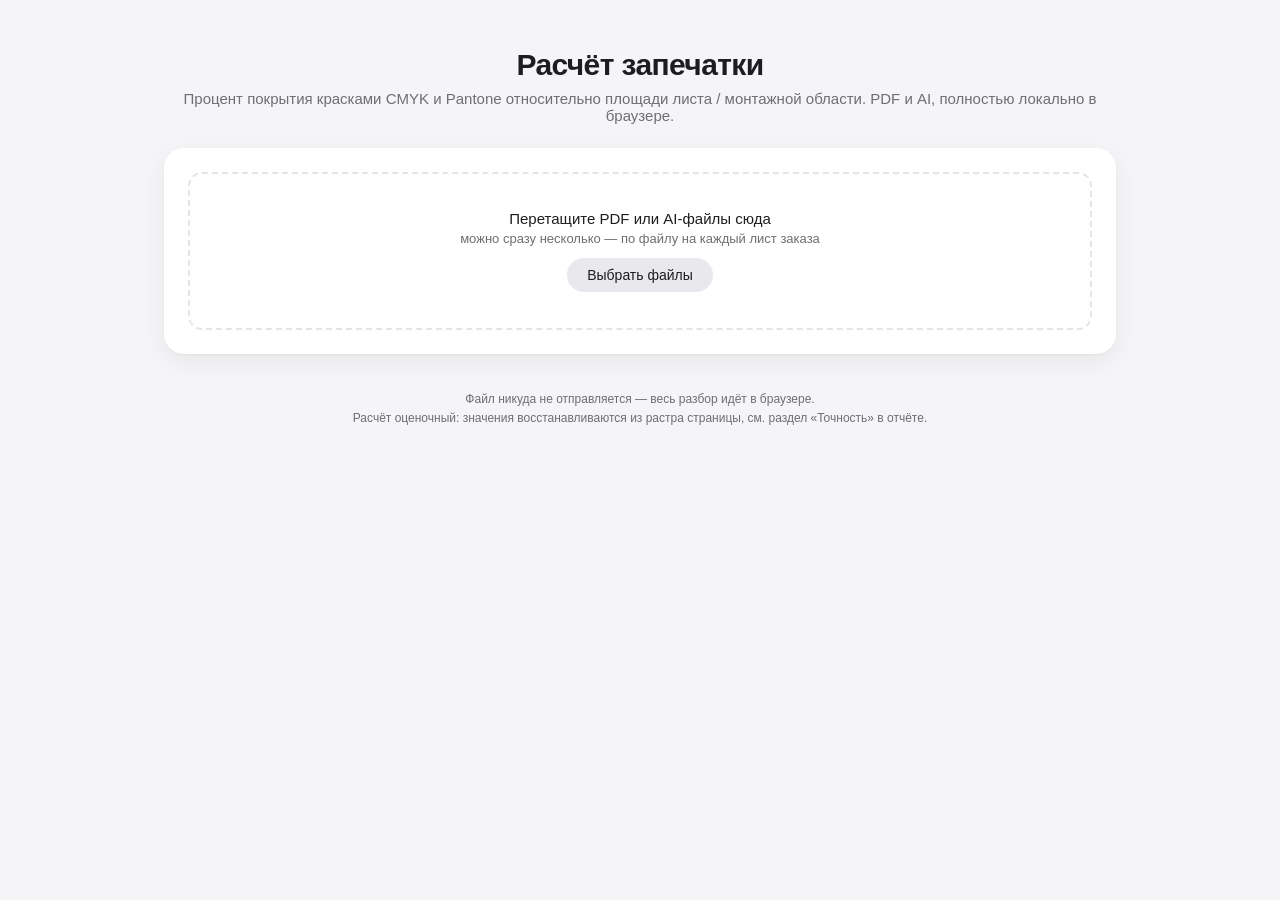
==== ink-coverage.html @ 28436ec9 "Добавлен отчёт в формате PDF" ====
<!DOCTYPE html>
<html lang="ru">
<head>
<meta charset="UTF-8">
<meta name="viewport" content="width=device-width, initial-scale=1.0">
<!-- Иконка вкладки: радужное колесо, нарисовано SVG прямо здесь (внешних файлов нет) -->
<link rel="icon" href="data:image/svg+xml,%3Csvg%20xmlns%3D%22http%3A%2F%2Fwww.w3.org%2F2000%2Fsvg%22%20viewBox%3D%220%200%2064%2064%22%3E%3Cdefs%3E%3CclipPath%20id%3D%22r%22%3E%3Crect%20width%3D%2264%22%20height%3D%2264%22%20rx%3D%2214%22%2F%3E%3C%2FclipPath%3E%3Cfilter%20id%3D%22b%22%3E%3CfeGaussianBlur%20stdDeviation%3D%222.4%22%2F%3E%3C%2Ffilter%3E%3CradialGradient%20id%3D%22g%22%3E%3Cstop%20offset%3D%220%22%20stop-color%3D%22%23fff%22%2F%3E%3Cstop%20offset%3D%22.24%22%20stop-color%3D%22%23fff%22%20stop-opacity%3D%22.5%22%2F%3E%3Cstop%20offset%3D%22.66%22%20stop-color%3D%22%23fff%22%20stop-opacity%3D%220%22%2F%3E%3C%2FradialGradient%3E%3C%2Fdefs%3E%3Cg%20clip-path%3D%22url(%23r)%22%3E%3Cg%20filter%3D%22url(%23b)%22%3E%3Cpath%20d%3D%22M32%2032L32%20-22A54%2054%200%200%201%2046%20-20Z%22%20fill%3D%22hsl(0%2092%25%2055%25)%22%2F%3E%3Cpath%20d%3D%22M32%2032L46%20-20A54%2054%200%200%201%2059%20-15Z%22%20fill%3D%22hsl(15%2092%25%2055%25)%22%2F%3E%3Cpath%20d%3D%22M32%2032L59%20-15A54%2054%200%200%201%2070%20-6Z%22%20fill%3D%22hsl(30%2092%25%2055%25)%22%2F%3E%3Cpath%20d%3D%22M32%2032L70%20-6A54%2054%200%200%201%2079%205Z%22%20fill%3D%22hsl(45%2092%25%2055%25)%22%2F%3E%3Cpath%20d%3D%22M32%2032L79%205A54%2054%200%200%201%2084%2018Z%22%20fill%3D%22hsl(60%2092%25%2055%25)%22%2F%3E%3Cpath%20d%3D%22M32%2032L84%2018A54%2054%200%200%201%2086%2032Z%22%20fill%3D%22hsl(75%2092%25%2055%25)%22%2F%3E%3Cpath%20d%3D%22M32%2032L86%2032A54%2054%200%200%201%2084%2046Z%22%20fill%3D%22hsl(90%2092%25%2055%25)%22%2F%3E%3Cpath%20d%3D%22M32%2032L84%2046A54%2054%200%200%201%2079%2059Z%22%20fill%3D%22hsl(105%2092%25%2055%25)%22%2F%3E%3Cpath%20d%3D%22M32%2032L79%2059A54%2054%200%200%201%2070%2070Z%22%20fill%3D%22hsl(120%2092%25%2055%25)%22%2F%3E%3Cpath%20d%3D%22M32%2032L70%2070A54%2054%200%200%201%2059%2079Z%22%20fill%3D%22hsl(135%2092%25%2055%25)%22%2F%3E%3Cpath%20d%3D%22M32%2032L59%2079A54%2054%200%200%201%2046%2084Z%22%20fill%3D%22hsl(150%2092%25%2055%25)%22%2F%3E%3Cpath%20d%3D%22M32%2032L46%2084A54%2054%200%200%201%2032%2086Z%22%20fill%3D%22hsl(165%2092%25%2055%25)%22%2F%3E%3Cpath%20d%3D%22M32%2032L32%2086A54%2054%200%200%201%2018%2084Z%22%20fill%3D%22hsl(180%2092%25%2055%25)%22%2F%3E%3Cpath%20d%3D%22M32%2032L18%2084A54%2054%200%200%201%205%2079Z%22%20fill%3D%22hsl(195%2092%25%2055%25)%22%2F%3E%3Cpath%20d%3D%22M32%2032L5%2079A54%2054%200%200%201%20-6%2070Z%22%20fill%3D%22hsl(210%2092%25%2055%25)%22%2F%3E%3Cpath%20d%3D%22M32%2032L-6%2070A54%2054%200%200%201%20-15%2059Z%22%20fill%3D%22hsl(225%2092%25%2055%25)%22%2F%3E%3Cpath%20d%3D%22M32%2032L-15%2059A54%2054%200%200%201%20-20%2046Z%22%20fill%3D%22hsl(240%2092%25%2055%25)%22%2F%3E%3Cpath%20d%3D%22M32%2032L-20%2046A54%2054%200%200%201%20-22%2032Z%22%20fill%3D%22hsl(255%2092%25%2055%25)%22%2F%3E%3Cpath%20d%3D%22M32%2032L-22%2032A54%2054%200%200%201%20-20%2018Z%22%20fill%3D%22hsl(270%2092%25%2055%25)%22%2F%3E%3Cpath%20d%3D%22M32%2032L-20%2018A54%2054%200%200%201%20-15%205Z%22%20fill%3D%22hsl(285%2092%25%2055%25)%22%2F%3E%3Cpath%20d%3D%22M32%2032L-15%205A54%2054%200%200%201%20-6%20-6Z%22%20fill%3D%22hsl(300%2092%25%2055%25)%22%2F%3E%3Cpath%20d%3D%22M32%2032L-6%20-6A54%2054%200%200%201%205%20-15Z%22%20fill%3D%22hsl(315%2092%25%2055%25)%22%2F%3E%3Cpath%20d%3D%22M32%2032L5%20-15A54%2054%200%200%201%2018%20-20Z%22%20fill%3D%22hsl(330%2092%25%2055%25)%22%2F%3E%3Cpath%20d%3D%22M32%2032L18%20-20A54%2054%200%200%201%2032%20-22Z%22%20fill%3D%22hsl(345%2092%25%2055%25)%22%2F%3E%3C%2Fg%3E%3Crect%20width%3D%2264%22%20height%3D%2264%22%20fill%3D%22url(%23g)%22%2F%3E%3C%2Fg%3E%3C%2Fsvg%3E">
<title>Расчёт запечатки: % покрытия красками (CMYK + Pantone)</title>
<style>
:root {
  --bg: #f5f5f7;
  --surface: #ffffff;
  --text: #1d1d1f;
  --text-secondary: #6e6e73;
  --border: #e5e5e7;
  --accent: #0071e3;
  --accent-hover: #0077ed;
  --green: #1a9850;
  --green-hover: #178744;
  --error-bg: #fdecec;
  --error-text: #b3261e;
  --notice-bg: #fff8e6;
  --notice-text: #8a6d1a;
  --radius-lg: 20px;
  --radius-md: 14px;
  --radius-sm: 10px;
  --shadow: 0 1px 2px rgba(0,0,0,0.04), 0 8px 24px rgba(0,0,0,0.06);
  --ink-c: #00a0e0;
  --ink-m: #e5007d;
  --ink-y: #ffd500;
  --ink-k: #1d1d1f;
  font-synthesis: none;
}
* { box-sizing: border-box; }
body {
  margin: 0;
  background: var(--bg);
  color: var(--text);
  font-family: -apple-system, BlinkMacSystemFont, "Segoe UI", "Inter", "Helvetica Neue", Arial, sans-serif;
  -webkit-font-smoothing: antialiased;
}
.page { max-width: 1000px; margin: 0 auto; padding: 48px 24px 64px; display: flex; flex-direction: column; gap: 24px; }
.header { text-align: center; }
.header h1 { font-size: 30px; font-weight: 600; letter-spacing: -0.02em; margin: 0 0 8px; }
.subtitle { font-size: 15px; color: var(--text-secondary); margin: 0; }
.card { background: var(--surface); border-radius: var(--radius-lg); box-shadow: var(--shadow); padding: 24px; }
.card h2 { font-size: 18px; font-weight: 600; margin: 0 0 16px; }
.card h3 { font-size: 15px; font-weight: 600; margin: 20px 0 10px; }

.dropzone {
  border: 2px dashed var(--border); border-radius: var(--radius-md);
  padding: 36px 20px; text-align: center; transition: .15s; cursor: pointer;
}
.dropzone:hover, .dropzone.dragover { border-color: var(--accent); background: #f0f7ff; }
.dropzone-text { font-size: 15px; margin: 0 0 4px; }
.dropzone-subtext { font-size: 13px; color: var(--text-secondary); margin: 0 0 12px; }

.btn {
  border: none; border-radius: 980px; padding: 9px 20px; font-size: 14px; font-weight: 500;
  cursor: pointer; font-family: inherit; transition: .15s;
}
.btn-primary { background: var(--accent); color: #fff; }
.btn-primary:hover { background: var(--accent-hover); }
.btn-secondary { background: #e8e8ed; color: var(--text); }
.btn-secondary:hover { background: #dcdce1; }
.btn-green { background: var(--green); color: #fff; }
.btn-green:hover { background: var(--green-hover); }
.btn:disabled { opacity: .5; cursor: default; }

/* Ровно три колонки: порядок полей в разметке рассчитан на такую сетку —
   по столбцам получаются «база», «расход» и «пороги». На узком экране
   раскладка схлопывается, но там колонки всё равно не сохранить. */
.settings { display: grid; grid-template-columns: repeat(3, 1fr); gap: 18px 20px; align-items: start; }
@media (max-width: 820px) { .settings { grid-template-columns: repeat(2, 1fr); } }
@media (max-width: 560px) { .settings { grid-template-columns: 1fr; } }
.field { display: flex; flex-direction: column; gap: 6px; position: relative; }
.field label { font-size: 12px; font-weight: 600; color: var(--text-secondary); text-transform: uppercase; letter-spacing: .03em; }
.field select, .field input[type=number] {
  font-family: inherit; font-size: 14px; padding: 8px 10px; border: 1px solid var(--border);
  border-radius: var(--radius-sm); background: #fff; color: var(--text); width: 100%;
}
/* Подсказки убраны из потока и всплывают при наведении на название параметра.
   Задержка нужна, чтобы они не мелькали, когда мышь просто проходит по блоку;
   прячутся сразу, без задержки. Указателя-подсказки у названий нет — только
   курсор help, чтобы не засорять сетку значками. */
.field > label { align-self: flex-start; cursor: help; }
.field .hint {
  position: absolute; top: calc(100% + 6px); left: 0; width: 100%; z-index: 5;
  background: #1d1d1f; color: #fff; padding: 9px 11px; border-radius: 8px;
  font-size: 12px; line-height: 1.4; text-transform: none; letter-spacing: 0;
  box-shadow: 0 8px 24px rgba(0,0,0,.24); pointer-events: none;
  opacity: 0; visibility: hidden; transform: translateY(-4px);
  transition: opacity .14s ease, transform .14s ease, visibility 0s linear .14s;
}
.field > label:hover ~ .hint,
.field:has(:focus-visible) .hint {
  opacity: 1; visibility: visible; transform: none;
  transition: opacity .16s ease .5s, transform .16s ease .5s, visibility 0s linear .5s;
}
.field-inline { display: flex; gap: 8px; }
.check { display: flex; align-items: flex-start; gap: 8px; font-size: 13px; line-height: 1.4; }
/* подпись у галки — обычный текст, а не заголовок поля */
.field label.check { text-transform: none; letter-spacing: 0; font-weight: 400; color: var(--text); font-size: 13px; }
.check input { margin-top: 2px; }
.range-row { display: flex; align-items: center; gap: 10px; }
.range-row input[type=range] { flex: 1; }
.range-val { font-variant-numeric: tabular-nums; font-size: 13px; min-width: 42px; text-align: right; }

.progress { display: flex; align-items: center; gap: 10px; font-size: 14px; color: var(--text-secondary); margin-top: 14px; }
.spinner { width: 16px; height: 16px; border: 2px solid var(--border); border-top-color: var(--accent); border-radius: 50%; animation: spin .8s linear infinite; }
@keyframes spin { to { transform: rotate(360deg); } }

.error-box { background: var(--error-bg); color: var(--error-text); border-radius: var(--radius-sm); padding: 12px 14px; font-size: 14px; margin-top: 14px; }
.notice-box { background: var(--notice-bg); color: var(--notice-text); border-radius: var(--radius-sm); padding: 12px 14px; font-size: 13px; line-height: 1.5; margin-top: 14px; }
.notice-box ul { margin: 6px 0 0; padding-left: 18px; }

.tiles { display: grid; grid-template-columns: repeat(auto-fit, minmax(140px, 1fr)); gap: 12px; }
.tile { border: 1px solid var(--border); border-radius: var(--radius-md); padding: 14px; }
.tile-label { font-size: 12px; color: var(--text-secondary); display: flex; align-items: center; gap: 6px; margin-bottom: 6px; }
.tile-value { font-size: 24px; font-weight: 600; font-variant-numeric: tabular-nums; letter-spacing: -0.02em; }
.tile-sub { font-size: 12px; color: var(--text-secondary); margin-top: 4px; font-variant-numeric: tabular-nums; }
.swatch { width: 12px; height: 12px; border-radius: 3px; border: 1px solid rgba(0,0,0,.12); flex: none; }
.bar { height: 5px; border-radius: 3px; background: #eee; margin-top: 8px; overflow: hidden; }
.bar > i { display: block; height: 100%; border-radius: 3px; }

table { width: 100%; border-collapse: collapse; font-size: 13px; }
th, td { text-align: right; padding: 7px 8px; border-bottom: 1px solid var(--border); font-variant-numeric: tabular-nums; }
th:first-child, td:first-child { text-align: left; font-variant-numeric: normal; }
th { font-weight: 600; color: var(--text-secondary); font-size: 12px; text-transform: uppercase; letter-spacing: .02em; }
.table-wrap { overflow-x: auto; }

.page-head { display: flex; justify-content: space-between; align-items: baseline; gap: 12px; flex-wrap: wrap; margin-bottom: 14px; }
.page-title { font-size: 17px; font-weight: 600; }
.page-file { font-weight: 400; color: var(--text-secondary); margin-left: 8px; font-size: 14px; word-break: break-all; }
.page-meta { font-size: 13px; color: var(--text-secondary); }
.page-body { display: grid; grid-template-columns: 200px 1fr; gap: 20px; align-items: start; }
@media (max-width: 720px) { .page-body { grid-template-columns: 1fr; } }
.preview canvas { width: 100%; height: auto; border: 1px solid var(--border); border-radius: 8px; background: #fff; display: block; }
.seps { display: grid; grid-template-columns: repeat(auto-fit, minmax(38px, 1fr)); gap: 6px; margin-top: 8px; }
.sep-item { text-align: center; font-size: 10px; color: var(--text-secondary); line-height: 1.25; overflow-wrap: break-word; }
.sep-item canvas { width: 100%; height: auto; border: 1px solid var(--border); border-radius: 4px; display: block; }

/* Раскрывающийся блок */
.collapse { margin-top: 22px; border-top: 1px solid var(--border); }
.collapse.collapse-card { margin-top: 0; border-top: none; }
.collapse.collapse-card > summary { padding: 0; font-size: 18px; }
.collapse > summary {
  list-style: none; cursor: pointer; display: flex; align-items: center; gap: 9px;
  padding: 14px 0 6px; font-size: 15px; font-weight: 600; user-select: none;
}
.collapse > summary::-webkit-details-marker { display: none; }
.collapse > summary::before {
  content: ''; width: 7px; height: 7px; flex: none; margin-left: 2px;
  border-right: 2px solid var(--text-secondary); border-bottom: 2px solid var(--text-secondary);
  transform: rotate(-45deg); transition: transform .2s ease;
}
.collapse[open] > summary::before { transform: rotate(45deg); }
.collapse > summary:hover::before { border-color: var(--accent); }
.collapse .count { font-weight: 400; color: var(--text-secondary); font-size: 13px; }
.collapse-body { animation: collapseIn .22s ease; padding-bottom: 4px; }
@keyframes collapseIn { from { opacity: 0; transform: translateY(-5px); } to { opacity: 1; transform: none; } }

/* Лайтбокс превью */
.zoomable { cursor: zoom-in; transition: transform .15s ease, box-shadow .15s ease; }
.zoomable:hover { transform: translateY(-1px); box-shadow: 0 4px 14px rgba(0,0,0,.12); }
.lightbox {
  position: fixed; inset: 0; z-index: 100; display: flex; align-items: center; justify-content: center;
  background: rgba(20,20,22,0); transition: background .3s ease; -webkit-backdrop-filter: blur(0px); backdrop-filter: blur(0px);
}
.lightbox.open { background: rgba(20,20,22,.82); -webkit-backdrop-filter: blur(7px); backdrop-filter: blur(7px); }
.lightbox-figure { position: relative; transform-origin: top left; will-change: transform; }
.lightbox-figure canvas {
  display: block; background: #fff; border-radius: 10px;
  box-shadow: 0 24px 70px rgba(0,0,0,.55); image-rendering: auto;
}
.lightbox-caption {
  position: absolute; left: 0; right: 0; bottom: -34px; text-align: center;
  color: rgba(255,255,255,.92); font-size: 13px; opacity: 0; transition: opacity .25s ease .1s;
}
.lightbox.open .lightbox-caption { opacity: 1; }
.lightbox-spinner {
  position: absolute; top: 12px; right: 12px; background: rgba(255,255,255,.9);
  border-radius: 50%; padding: 7px; display: flex; opacity: 0; transition: opacity .2s ease;
}
.lightbox-spinner.busy { opacity: 1; }
.lightbox-close {
  position: fixed; top: 16px; right: 20px; width: 38px; height: 38px; border-radius: 50%;
  border: none; background: rgba(255,255,255,.14); color: #fff; font-size: 22px; line-height: 1;
  cursor: pointer; opacity: 0; transition: opacity .25s ease, background .15s ease;
}
.lightbox.open .lightbox-close { opacity: 1; }
.lightbox-close:hover { background: rgba(255,255,255,.26); }
.lightbox-nav {
  position: fixed; top: 50%; transform: translateY(-50%); width: 46px; height: 76px;
  border: none; border-radius: 12px; background: rgba(255,255,255,.12); color: #fff;
  font-size: 30px; line-height: 1; cursor: pointer; opacity: 0;
  transition: opacity .25s ease, background .15s ease;
}
.lightbox.open .lightbox-nav { opacity: .75; }
.lightbox-nav:hover { background: rgba(255,255,255,.26); opacity: 1; }
.lightbox-nav.prev { left: 14px; }
.lightbox-nav.next { right: 14px; }

.card-actions {
  display: flex; align-items: center; gap: 10px; flex-wrap: wrap;
  margin-top: 20px; padding-top: 16px; border-top: 1px solid var(--border);
}

/* Файлов может быть несколько: у каждого свой блок с параметрами и отчётом.
   Внутри блока карточки жмутся плотнее, между блоками разрыв заметно больше —
   так сразу видно, где кончается один файл и начинается следующий. */
#results { display: flex; flex-direction: column; gap: 38px; }
.file-group { display: flex; flex-direction: column; gap: 12px; }
.file-head { display: flex; justify-content: space-between; align-items: flex-start; gap: 12px; margin-bottom: 20px; }
.file-name { font-size: 18px; font-weight: 600; word-break: break-all; }
.file-index { color: var(--text-secondary); font-weight: 400; margin-right: 6px; }
.file-remove {
  border: none; background: #e8e8ed; color: var(--text-secondary); flex: none;
  width: 30px; height: 30px; border-radius: 50%; font-size: 18px; line-height: 1;
  cursor: pointer; font-family: inherit; transition: .15s;
}
.file-remove:hover { background: var(--error-bg); color: var(--error-text); }
.settings-title { font-size: 13px; font-weight: 600; color: var(--text-secondary);
  text-transform: uppercase; letter-spacing: .03em; margin: 0 0 14px; }
.settings-actions { display: flex; gap: 10px; flex-wrap: wrap; margin-top: 18px; }
.order-files { font-size: 13px; color: var(--text-secondary); line-height: 1.6; margin: 14px 0 0; padding-left: 18px; }
.shot-status { font-size: 12px; color: var(--text-secondary); }
.shot-status.err { color: var(--error-text); }

.footer { text-align: center; font-size: 12px; color: var(--text-secondary); line-height: 1.6; }
.hidden { display: none !important; }
code { background: #f0f0f2; padding: 1px 5px; border-radius: 4px; font-size: 12px; }

/* =========================================================================
   Печать. Отсюда получается PDF с настоящим текстом: браузер сам вшивает
   шрифты, таблицы и плитки остаются вектором и правятся в Acrobat. На бумагу
   уходит только отчёт — форма ввода, кнопки и шапка страницы скрыты.
   ========================================================================= */
@media print {
  @page { size: A4; margin: 12mm; }
  /* Плашки красок, шкалы и заливки — это данные, а не украшение. Без этого
     браузер печатает их только при включённой вручную «фоновой графике». */
  html, body { background: #fff; -webkit-print-color-adjust: exact; print-color-adjust: exact; }
  .page { max-width: none; padding: 0; gap: 26px; }
  /* Карточка загрузки целиком: пустая рамка на пол-листа отчёту не нужна. */
  .header, .footer, #uploadCard, .card-actions, .file-remove,
  .settings, .settings-title, .settings-actions, .lightbox { display: none !important; }
  .card { box-shadow: none; border: 1px solid #d0d0d5; border-radius: 8px; padding: 14px 16px; }
  .card, .tile, .file-group, tr { break-inside: avoid; }
  #results { gap: 26px; }
  .file-group { gap: 10px; }
  .notice-box { border: 1px solid #e6dcc0; }
  .preview canvas, .sep-item canvas { border-color: #d0d0d5; }
  /* Лист A4 за вычетом полей — 703 px, и узкая раскладка схлопывала колонки:
     превью растягивалось на всю ширину страницы. На бумаге держим ту же
     раскладку, что на экране и в PNG. */
  .page-body { grid-template-columns: 200px 1fr !important; }
  .seps { grid-template-columns: repeat(auto-fit, minmax(38px, 1fr)) !important; }
  /* Полоса прокрутки на бумаге просто обрезала бы таблицу. */
  .table-wrap { overflow: visible; }

  /* Печать одной карточки: показываем только путь до неё. */
  body.print-one .print-keep > *:not(.print-keep):not(.print-target) { display: none !important; }
}
</style>
</head>
<body>

<div class="page">

  <header class="header">
    <h1>Расчёт запечатки</h1>
    <p class="subtitle">Процент покрытия красками CMYK и Pantone относительно площади листа / монтажной области. PDF и AI, полностью локально в браузере.</p>
  </header>

  <section class="card" id="uploadCard">
    <div id="dropzone" class="dropzone">
      <input type="file" id="fileInput" accept=".pdf,.ai,application/pdf" multiple hidden>
      <p class="dropzone-text">Перетащите PDF или AI‑файлы сюда</p>
      <p class="dropzone-subtext">можно сразу несколько — по файлу на каждый лист заказа</p>
      <button type="button" id="browseBtn" class="btn btn-secondary">Выбрать файлы</button>
    </div>
    <div id="fileInfo" class="page-meta hidden" style="margin-top:12px"></div>
    <div id="progress" class="progress hidden"><div class="spinner"></div><span id="progressText">Обработка…</span></div>
    <div id="errorBox" class="error-box hidden"></div>
    <div id="globalActions" class="card-actions hidden">
      <button type="button" id="pdfAllBtn" class="btn btn-primary">Скачать весь отчёт в PDF</button>
      <button type="button" id="csvBtn" class="btn btn-secondary">Скачать CSV</button>
      <span id="pdfAllStatus" class="shot-status"></span>
    </div>
  </section>

  <!-- Параметры у каждого файла свои: заготовка клонируется под каждую загруженную
       работу, а идентификаторы полей получают суффикс, чтобы не столкнуться. -->
  <template id="settingsTpl">
    <div class="settings-block">
      <h3 class="settings-title">Параметры расчёта</h3>
      <div class="settings">

        <div class="field">
          <label for="baseSel">База для 100 %</label>
          <select id="baseSel">
            <option value="page" selected>Страница / артборд файла</option>
            <option value="custom">Свой формат листа</option>
            <option value="bbox">Габарит запечатанной области</option>
          </select>
          <div id="customSize" class="field-inline hidden">
            <input type="number" id="sheetW" value="700" min="1" step="0.1" title="Ширина, мм">
            <input type="number" id="sheetH" value="500" min="1" step="0.1" title="Высота, мм">
          </div>
          <span class="hint">Проценты считаются как площадь краски ÷ площадь базы.</span>
        </div>

        <div class="field">
          <label for="inkWeight">Расход CMYK, г/м² при 100 %</label>
          <input type="number" id="inkWeight" value="0.715" min="0" step="0.005">
          <span class="hint">Норма расхода триадной краски при сплошной заливке.</span>
        </div>

        <div class="field">
          <label for="whiteTh">Порог «есть краска», %</label>
          <input type="number" id="whiteTh" value="3" min="0" max="20" step="0.5">
          <span class="hint">Точка меньше этой на печати всё равно не держится. Влияет только на «площадь с краской» и на долю чистой бумаги, но не на сам процент покрытия.</span>
        </div>

        <div class="field">
          <label for="copies">Тираж, листов</label>
          <input type="number" id="copies" value="1000" min="1" step="1">
          <span class="hint">Для пересчёта расхода краски на тираж.</span>
        </div>

        <div class="field">
          <label for="spotInkWeight">Расход Pantone, г/м² при 100 %</label>
          <input type="number" id="spotInkWeight" value="1.15" min="0" step="0.005">
          <span class="hint">Плашечные краски кроют плотнее триадных, поэтому норма отдельная.
            Исключение — лак: краска, в названии которой есть слово «lak» или «лак», всегда считается по 0,45 г/м².</span>
        </div>

        <div class="field">
          <label for="tacLimit">Лимит суммы красок (TAC)</label>
          <input type="number" id="tacLimit" value="300" min="100" max="400" step="10">
          <span class="hint">Для отчёта «доля площади с превышением».</span>
        </div>

        <div class="field">
          <label>Pantone / плашечные</label>
          <label class="check"><input type="checkbox" id="spotToggle" checked>
            <span>Выделять плашечные краски в отдельные каналы (по описанию Separation в файле)</span></label>
        </div>

        <div class="field">
          <label for="makeReadyLoss">Потери на приладку, кг на краску</label>
          <input type="number" id="makeReadyLoss" value="0.1" min="0" step="0.01">
          <span class="hint">Постоянный расход на раскатку валов и остаток в красочном аппарате. Прибавляется один раз
            к расходу каждой краски, фактически использованной в тираже, — не зависит от площади и тиража.</span>
        </div>

        <div class="field">
          <label>Наложение (overprint)</label>
          <label class="check"><input type="checkbox" id="overprintToggle" checked>
            <span>Учитывать краску под объектами с наложением</span></label>
        </div>

      </div>
      <div class="settings-actions">
        <button type="button" class="btn btn-primary" data-act="recalc">Пересчитать</button>
        <button type="button" class="btn btn-secondary" data-act="apply-all">Применить ко всем файлам</button>
        <button type="button" class="btn btn-secondary" data-act="reset">Очистить форму</button>
      </div>
      <div id="noticeBox" class="notice-box hidden"></div>
    </div>
  </template>

  <section id="results" class="hidden"></section>

  <footer class="footer">
    <p>Файл никуда не отправляется — весь разбор идёт в браузере.<br>
    Расчёт оценочный: значения восстанавливаются из растра страницы, см. раздел «Точность» в отчёте.</p>
  </footer>

</div>

<script>
'use strict';

/* =========================================================================
   Загрузка pdf.js: сначала локальная копия рядом (lib/), затем CDN.
   ========================================================================= */
const PDFJS_LOCAL = 'lib/pdf.min.js';
const PDFJS_LOCAL_WORKER = 'lib/pdf.worker.min.js';
const PDFJS_CDN = 'https://cdnjs.cloudflare.com/ajax/libs/pdf.js/3.11.174/pdf.min.js';
const PDFJS_CDN_WORKER = 'https://cdnjs.cloudflare.com/ajax/libs/pdf.js/3.11.174/pdf.worker.min.js';

function loadScript(src) {
  return new Promise((resolve, reject) => {
    const s = document.createElement('script');
    s.src = src;
    s.onload = () => resolve(src);
    s.onerror = () => reject(new Error('not loaded: ' + src));
    document.head.appendChild(s);
  });
}

const pdfjsReady = (async () => {
  try {
    await loadScript(PDFJS_LOCAL);
    pdfjsLib.GlobalWorkerOptions.workerSrc = PDFJS_LOCAL_WORKER;
  } catch (e) {
    await loadScript(PDFJS_CDN);
    pdfjsLib.GlobalWorkerOptions.workerSrc = PDFJS_CDN_WORKER;
  }
})();

/* =========================================================================
   Цветовая модель.

   pdf.js растрирует страницу в RGB, конвертируя DeviceCMYK своим полиномом
   (src/core/colorspace.js, DeviceCmykCS#toRgb). Чтобы получить обратно
   значения красок, мы обращаем ИМЕННО ЭТОТ полином численно, а не считаем
   наивное K = 1 - max(R,G,B): наивная формула для чистого циана даёт
   «100C + 24M + 5K» вместо «100C».
   ========================================================================= */

// val = 255 + c*(P0*c + P1*m + P2*y + P3*k + P4)
//           + m*(P5*m + P6*y + P7*k + P8)
//           + y*(P9*y + P10*k + P11)
//           + k*(P12*k + P13)
const CMYK_POLY = [
  // R
  [-4.387332384609988, 54.48615194189176, 18.82290502165302, 212.25662451639585, -285.2331026137004,
    1.7149763477362134, -5.6096736904047315, -17.873870861415444, -5.497006427196366,
   -2.5217340131683033, -21.248923337353073, 17.5119270841813,
   -21.86122147463605, -189.48180835922747],
  // G
  [8.841041422036149, 60.118027045597366, 6.871425592049007, 31.159100130055922, -79.2970844816548,
   -15.310361306967817, 17.575251261109482, 131.35250912493976, -190.9453302588951,
    4.444339102852739, 9.8632861493405, -24.86741582555878,
   -20.737325471181034, -187.80453709719578],
  // B
  [0.8842522430003296, 8.078677503112928, 30.89978309703729, -0.23883238689178934, -14.183576799673286,
   10.49593273432072, 63.02378494754052, 50.606957656360734, -112.23884253719248,
   0.03296041114873217, 115.60384449646641, -193.58209356861505,
   -22.33816807309886, -180.12613974708367],
];

function cmykChannel(ch, c, m, y, k) {
  const P = CMYK_POLY[ch];
  return 255
    + c * (P[0] * c + P[1] * m + P[2] * y + P[3] * k + P[4])
    + m * (P[5] * m + P[6] * y + P[7] * k + P[8])
    + y * (P[9] * y + P[10] * k + P[11])
    + k * (P[12] * k + P[13]);
}

/** CMYK (0..1) -> RGB (0..255, с обрезкой), как это делает pdf.js. */
function cmykToRgb(c, m, y, k) {
  return [
    clamp255(cmykChannel(0, c, m, y, k)),
    clamp255(cmykChannel(1, c, m, y, k)),
    clamp255(cmykChannel(2, c, m, y, k)),
  ];
}

function clamp255(v) { return v < 0 ? 0 : v > 255 ? 255 : v; }
function clamp01(v) { return v < 0 ? 0 : v > 1 ? 1 : v; }

// Разброс между каналами, ниже которого цвет считаем серым.
const NEUTRAL_SPREAD = 14;

/** Светлота самой тёмной нейтрали, доступной CMYK, — это чистый K 100 %. */
let blackPointMeanCache = null;
function blackPointMean() {
  if (blackPointMeanCache === null) {
    const [r, g, b] = cmykToRgb(0, 0, 0, 1);
    blackPointMeanCache = (r + g + b) / 3;
  }
  return blackPointMeanCache;
}

/* Растр обрезан по 0..255, и это надо учитывать в двух разных смыслах.
   Если модель уходит за границу, а цель лежит на самой границе — ограничение
   уже выполнено, канал выключается из невязки и якобиана (иначе чистый циан,
   у которого красный уходит в −35 и обрезается, читается как «95C + 3M»).
   Если же цель внутри диапазона, невязка берётся по НЕобрезанному значению,
   иначе в глубоких тенях градиент становится плоским и решатель встаёт. */
function channelResidual(ch, c, m, y, k, target) {
  const raw = cmykChannel(ch, c, m, y, k);
  if ((raw < 0 && target[ch] <= 0.5) || (raw > 255 && target[ch] >= 254.5)) return null;
  return target[ch] - raw;
}

function residualNorm(c, m, y, k, target) {
  let s = 0;
  for (let ch = 0; ch < 3; ch++) {
    const r = channelResidual(ch, c, m, y, k, target);
    if (r !== null) s += r * r;
  }
  return Math.sqrt(s);
}

/** Наибольшее расхождение по одному каналу, в единицах RGB. */
function maxChannelError(c, m, y, k, target) {
  let e = 0;
  for (let ch = 0; ch < 3; ch++) {
    const r = channelResidual(ch, c, m, y, k, target);
    if (r !== null) e = Math.max(e, Math.abs(r));
  }
  return e;
}

// Слабый штраф за лишнюю краску: только чтобы разрешать полные ничьи в
// «плоских» зонах (глубокие тени, где растр почти не меняется).
const INK_PENALTY = 0.05;

/**
 * Подбор C/M/Y при фиксированном K: демпфированный метод наименьших квадратов
 * (Левенберга–Марквардта) по аналитическому якобиану полинома pdf.js.
 * Возвращает [c, m, y, невязка].
 */
function solveCmyAt(k, target, seed, locks) {
  const d = Math.max(1 - k, 0.05);
  let c, m, y;
  if (seed) {
    c = seed[0]; m = seed[1]; y = seed[2];
  } else {
    c = clamp01((1 - target[0] / 255 - k) / d);
    m = clamp01((1 - target[1] / 255 - k) / d);
    y = clamp01((1 - target[2] / 255 - k) / d);
  }
  if (locks) {
    if (locks.indexOf(0) >= 0) c = 0;
    if (locks.indexOf(1) >= 0) m = 0;
    if (locks.indexOf(2) >= 0) y = 0;
  }
  let err = residualNorm(c, m, y, k, target);

  const res = [0, 0, 0];
  for (let iter = 0; iter < 14 && err > 0.2; iter++) {
    const J = [[0, 0, 0], [0, 0, 0], [0, 0, 0]];
    for (let ch = 0; ch < 3; ch++) {
      const P = CMYK_POLY[ch];
      const r = channelResidual(ch, c, m, y, k, target);
      res[ch] = r === null ? 0 : r;
      if (r === null) continue;
      J[ch][0] = 2 * P[0] * c + P[1] * m + P[2] * y + P[3] * k + P[4];
      J[ch][1] = P[1] * c + 2 * P[5] * m + P[6] * y + P[7] * k + P[8];
      J[ch][2] = P[2] * c + P[6] * m + 2 * P[9] * y + P[10] * k + P[11];
        if (locks) for (const L of locks) J[ch][L] = 0;
    }

    // Нормальные уравнения (JᵀJ + λI)Δ = Jᵀr — устойчивы, когда часть каналов
    // выключена и система вырождена.
    const A = [[0, 0, 0], [0, 0, 0], [0, 0, 0]];
    const rhs = [0, 0, 0];
    for (let i = 0; i < 3; i++) {
      for (let j = 0; j < 3; j++) {
        let s = 0;
        for (let ch = 0; ch < 3; ch++) s += J[ch][i] * J[ch][j];
        A[i][j] = s;
      }
      let s = 0;
      for (let ch = 0; ch < 3; ch++) s += J[ch][i] * res[ch];
      rhs[i] = s;
    }
    const cur = [c, m, y];
    const lambda = Math.max(A[0][0], A[1][1], A[2][2]) * 1e-4 + 1e-3;
    for (let i = 0; i < 3; i++) {
      A[i][i] += lambda + INK_PENALTY;
      rhs[i] -= INK_PENALTY * cur[i];
    }

    const step = solve3(A, rhs);
    if (!step) break;
    if (locks) for (const L of locks) step[L] = 0;

    let scale = 1;
    const maxStep = Math.max(Math.abs(step[0]), Math.abs(step[1]), Math.abs(step[2]));
    if (maxStep > 0.4) scale = 0.4 / maxStep;

    let improved = false;
    for (let t = 0; t < 5; t++) {
      const nc = clamp01(c + step[0] * scale);
      const nm = clamp01(m + step[1] * scale);
      const ny = clamp01(y + step[2] * scale);
      const nErr = residualNorm(nc, nm, ny, k, target);
      // Шаг принимается, если невязка не выросла, а краски стало меньше.
      if (nErr < err || (nErr < err + 0.05 && nc + nm + ny < c + m + y - 1e-4)) {
        c = nc; m = nm; y = ny; err = nErr; improved = true; break;
      }
      scale *= 0.4;
    }
    if (!improved) break;
  }
  return [c, m, y, err];
}

/**
 * RGB -> CMYK.
 *
 * Чёрный неоднозначен: один и тот же цвет можно получить и без K, и с K.
 * Поэтому сначала находим максимум K по нейтральной оси — наращиваем K ровно
 * на серую составляющую min(C,M,Y), пока она не исчерпается (так работает GCR
 * в реальном разделении цветов), и только потом берём заданную долю gcr от
 * этого максимума. Важно: K не берётся там, где цвет насыщенный, — иначе
 * чистый циан читался бы как «87C + 7K».
 * gcr: 0..1. Возвращает [c, m, y, k] в 0..1.
 */
function rgbToCmyk(r, g, b, gcr) {
  if (r >= 254.5 && g >= 254.5 && b >= 254.5) return [0, 0, 0, 0];
  // Нейтраль темнее чёрной точки CMYK не воспроизводится триадой вовсе, и
  // решатель, дотягиваясь до такой глубины, добирает её цветом: чёрный
  // rgb(6,6,12) читался как «56C + 48M + 26Y + 100K». На печати это чёрный.
  if (gcr >= 0.999 && Math.max(r, g, b) - Math.min(r, g, b) <= NEUTRAL_SPREAD
      && (r + g + b) / 3 <= blackPointMean()) {
    return [0, 0, 0, 1];
  }
  const target = [r, g, b];

  let k = 0;
  let sol = solveCmyAt(0, target);
  const err0 = sol[3];
  const tol = err0 + 0.75; // допуск: цвет вне охвата CMYK изначально даёт невязку

  // Порог намеренно грубый: чёрным можно заменить только серую составляющую,
  // а она — минимум из C, M, Y. Если считать серой составляющей численный шум
  // в доли процента, он превратится в чёрный там, где его нет: у заливки
  // «M100+Y100» так набегало 2,5 % чёрного.
  for (let i = 0; i < 8; i++) {
    const gray = Math.min(sol[0], sol[1], sol[2]);
    if (gray < 0.004) break;
    const trial = clamp01(k + gray);
    if (trial - k < 0.004) break;
    // Решаем без подсказки от предыдущего шага: в углу «много краски» полином
    // pdf.js немонотонен (там добавление мадженты повышает красный), и старт
    // из этого угла уводит решатель не туда.
    const s = solveCmyAt(trial, target);
    if (s[3] <= tol) { k = trial; sol = s; continue; }
    // Перелёт: делим отрезок между последним рабочим K и неудачным.
    let lo = k, hi = trial;
    for (let j = 0; j < 4; j++) {
      const mid = (lo + hi) / 2;
      const sm = solveCmyAt(mid, target);
      if (sm[3] <= tol) { lo = mid; k = mid; sol = sm; } else { hi = mid; }
    }
    break;
  }

  let kUse = k * gcr;
  if (Math.abs(kUse - k) > 1e-4) sol = solveCmyAt(kUse, target);

  // Проверка «а не берётся ли цвет одним чёрным». Подъём K идёт по серой
  // составляющей — минимуму из C, M, Y, — и останавливается, как только любой
  // из каналов ушёл в ноль. На чистом чёрном жёлтый обнуляется первым, подъём
  // замирает на 99 %, а недостающий чёрный решатель добирает цианом с
  // маджентой. Ищем K, при котором цвет воспроизводится без них вовсе.
  // Порог входа широкий: отсеивает проверку только там, где цвет очевидно не
  // серый, а решение принимается всё равно по промаху ниже.
  if (gcr >= 0.999 && sol[0] < 0.15 && sol[1] < 0.15 && sol[2] < 0.15) {
    let lo = kUse, hi = 1;
    for (let it = 0; it < 20; it++) {
      const a = lo + (hi - lo) / 3, b = hi - (hi - lo) / 3;
      if (maxChannelError(0, 0, 0, a, target) < maxChannelError(0, 0, 0, b, target)) hi = b; else lo = a;
    }
    const kPure = (lo + hi) / 2;
    // Для почти нейтральных цветов допуск шире. Во-первых, при GCR 100 % серое
    // и есть чистый чёрный по определению. Во-вторых, в превью палитра
    // огрубляется, и сдвиг в пару единиц уводил серый с чёрной оси — на
    // миниатюрах проступали циан и жёлтый, которых нет в цифрах.
    const spread = Math.max(r, g, b) - Math.min(r, g, b);
    if (maxChannelError(0, 0, 0, kPure, target) <= (spread <= NEUTRAL_SPREAD ? 2.5 : 0.5)) {
      return [0, 0, 0, clamp01(kPure)];
    }
  }

  // Обрезка «паразитных» примесей. Там, где растр обрезан по 0/255, одному и
  // тому же цвету отвечает целое семейство решений, и метод наименьших
  // квадратов легко выдаёт вместо плашки 100C смесь «89C + 5M». Если краску с
  // малым процентом можно убрать без ухудшения совпадения — убираем.
  // Растр хранит целые числа, поэтому цель известна лишь с точностью ±0,5.
  // Среди решений, дающих тот же пиксель, выбираем то, где краски меньше.
  // Без этого округление чистого чёрного (43,7·46,5·52,5 на холсте становится
  // 44·46·53) отдаёт 1,6 % циана и 2,2 % мадженты, которых в работе нет.
  // Допуск ровно в половину кванта: всё, что укладывается в ±0,5, даёт тот же
  // самый пиксель. Шире брать нельзя — тогда решатель начинает подъедать
  // сплошные плашки (чистый циан читался как 99,2 %).
  const errNow = () => maxChannelError(sol[0], sol[1], sol[2], kUse, target);
  const accept = (s) => maxChannelError(s[0], s[1], s[2], kUse, target) <= Math.max(0.5, errNow());

  const small = [0, 1, 2].filter((i) => sol[i] > 1e-3 && sol[i] < 0.05);
  if (small.length > 1) {
    // Поштучно такие примеси убрать не удаётся — каждая по отдельности держит
    // цвет; убирать надо разом.
    const s = solveCmyAt(kUse, target, sol, small);
    if (accept(s)) sol = s;
  }
  for (let i = 0; i < 3; i++) {
    if (sol[i] < 1e-3 || sol[i] > 0.12) continue;
    const s = solveCmyAt(kUse, target, sol, [i]);
    if (accept(s)) sol = s;
  }
  return [sol[0], sol[1], sol[2], kUse];
}

function solve3(A, rhs) {
  const det =
      A[0][0] * (A[1][1] * A[2][2] - A[1][2] * A[2][1])
    - A[0][1] * (A[1][0] * A[2][2] - A[1][2] * A[2][0])
    + A[0][2] * (A[1][0] * A[2][1] - A[1][1] * A[2][0]);
  if (!isFinite(det) || Math.abs(det) < 1e-9) return null;
  const col = (i, v) => {
    const M = [A[0].slice(), A[1].slice(), A[2].slice()];
    M[0][i] = v[0]; M[1][i] = v[1]; M[2][i] = v[2];
    return M[0][0] * (M[1][1] * M[2][2] - M[1][2] * M[2][1])
         - M[0][1] * (M[1][0] * M[2][2] - M[1][2] * M[2][0])
         + M[0][2] * (M[1][0] * M[2][1] - M[1][1] * M[2][0]);
  };
  return [col(0, rhs) / det, col(1, rhs) / det, col(2, rhs) / det];
}

/* =========================================================================
   Разбор плашечных красок (Separation / DeviceN) прямо из байтов файла.
   pdf.js в операторах отдаёт уже готовый RGB, имена красок там теряются,
   поэтому имена и тоновые кривые достаём из структуры PDF сами.
   ========================================================================= */

async function inflateRaw(bytes) {
  for (const fmt of ['deflate', 'deflate-raw']) {
    try {
      const stream = new Blob([bytes]).stream().pipeThrough(new DecompressionStream(fmt));
      const buf = await new Response(stream).arrayBuffer();
      return new Uint8Array(buf);
    } catch (e) { /* пробуем следующий формат */ }
  }
  return null;
}

/**
 * DecompressionStream считает ошибкой любой лишний байт после сжатых данных,
 * а перед endstream почти всегда стоит перевод строки — поэтому при неудаче
 * пробуем ещё раз, отрезая хвостовые пробельные байты.
 */
async function inflate(bytes) {
  const direct = await inflateRaw(bytes);
  if (direct) return direct;
  let end = bytes.length;
  for (let i = 0; i < 4 && end > 1; i++) {
    const ch = bytes[end - 1];
    if (ch !== 0x0a && ch !== 0x0d && ch !== 0x20 && ch !== 0x09) break;
    end--;
    const trimmed = await inflateRaw(bytes.subarray(0, end));
    if (trimmed) return trimmed;
  }
  return null;
}

function decodeName(name) {
  return name.replace(/#([0-9A-Fa-f]{2})/g, (_, h) => String.fromCharCode(parseInt(h, 16)));
}

/** Индекс объектов: номер -> текст тела объекта (включая объекты внутри ObjStm). */
async function buildObjectIndex(bytes) {
  const raw = new TextDecoder('latin1').decode(bytes);
  const texts = [raw];
  const index = new Map();

  const objRe = /(\d+)\s+\d+\s+obj\b/g;
  let mt;
  while ((mt = objRe.exec(raw)) !== null) {
    const start = objRe.lastIndex;
    const end = raw.indexOf('endobj', start);
    index.set(mt[1], raw.slice(start, end === -1 ? Math.min(start + 4096, raw.length) : end));
  }

  // Объекты внутри сжатых object streams — там же лежат описания красок.
  const objStmRe = /\/Type\s*\/ObjStm/g;
  let sm, inflatedCount = 0;
  while ((sm = objStmRe.exec(raw)) !== null && inflatedCount < 400) {
    const streamKw = raw.indexOf('stream', sm.index);
    if (streamKw === -1) continue;
    const dictStart = Math.max(0, raw.lastIndexOf(' obj', sm.index));
    const dict = raw.slice(dictStart, streamKw);
    let dataStart = streamKw + 6;
    if (raw[dataStart] === '\r') dataStart++;
    if (raw[dataStart] === '\n') dataStart++;
    let dataEnd = raw.indexOf('endstream', dataStart);
    if (dataEnd === -1) continue;
    // /Length точнее поиска endstream: он не захватывает перевод строки перед
    // ключевым словом. Косвенную ссылку (/Length 12 0 R) не берём.
    const lenM = dict.match(/\/Length\s+(\d+)(?!\s+\d+\s+R)/);
    if (lenM && dataStart + +lenM[1] <= dataEnd) dataEnd = dataStart + +lenM[1];

    const out = await inflate(bytes.subarray(dataStart, dataEnd));
    if (!out) continue;
    inflatedCount++;
    const text = new TextDecoder('latin1').decode(out);
    texts.push(text);

    const firstM = dict.match(/\/First\s+(\d+)/);
    const nM = dict.match(/\/N\s+(\d+)/);
    if (!firstM || !nM) continue;
    const first = +firstM[1];
    const pairs = text.slice(0, first).trim().split(/\s+/).map(Number);
    for (let i = 0; i < +nM[1]; i++) {
      const num = pairs[i * 2], off = pairs[i * 2 + 1];
      if (num === undefined || off === undefined) continue;
      const nextOff = pairs[i * 2 + 3];
      const from = first + off;
      const to = nextOff !== undefined ? first + nextOff : text.length;
      if (!index.has(String(num))) index.set(String(num), text.slice(from, to));
    }
  }
  return { index, texts, raw };
}

/** Разбор функции тонового перехода: поддерживается FunctionType 2 (C0/C1/N). */
function parseTintFunction(src) {
  if (!src || !/\/FunctionType\s*2/.test(src)) return null;
  const nums = (re) => {
    const m = src.match(re);
    if (!m) return null;
    return m[1].trim().split(/\s+/).map(Number).filter((v) => !isNaN(v));
  };
  const c0 = nums(/\/C0\s*\[([^\]]*)\]/) || [0];
  const c1 = nums(/\/C1\s*\[([^\]]*)\]/) || [1];
  const nM = src.match(/\/N\s+([\d.]+)/);
  return { c0, c1, n: nM ? +nM[1] : 1 };
}

/**
 * Компоненты альтернативного пространства -> RGB — только для простых
 * пространств. Lab, ICCBased и прочее сюда сознательно не попадают: их
 * тоновая шкала снимается замером (probeSpotRamps), а не считается формулой.
 */
function altToRgb(alt, comps) {
  if (alt === 'cmyk' && comps.length >= 4) return cmykToRgb(comps[0], comps[1], comps[2], comps[3]);
  if (alt === 'rgb' && comps.length >= 3) return [comps[0] * 255, comps[1] * 255, comps[2] * 255];
  if (alt === 'gray' && comps.length >= 1) return [comps[0] * 255, comps[0] * 255, comps[0] * 255];
  return null;
}

/**
 * Вырезает массив описания цветового пространства целиком: от '[' перед
 * /Separation до парной ']'. Строки и комментарии пропускаются, чтобы
 * скобка внутри них не сбила счёт.
 */
function extractEnclosingArray(text, sepIdx) {
  let start = -1;
  for (let i = sepIdx; i >= 0 && i > sepIdx - 12; i--) {
    const ch = text[i];
    if (ch === '[') { start = i; break; }
    if (i !== sepIdx && ch !== ' ' && ch !== '\n' && ch !== '\r' && ch !== '\t') return null;
  }
  if (start < 0) return null;

  let depth = 0;
  const limit = Math.min(text.length, start + 20000);
  for (let i = start; i < limit; i++) {
    const ch = text[i];
    if (ch === '(') {
      let esc = false, nest = 0;
      for (i++; i < limit; i++) {
        const c = text[i];
        if (esc) { esc = false; continue; }
        if (c === '\\') esc = true;
        else if (c === '(') nest++;
        else if (c === ')') { if (nest === 0) break; nest--; }
      }
      continue;
    }
    if (ch === '%') { while (i < limit && text[i] !== '\n' && text[i] !== '\r') i++; continue; }
    if (ch === '[') depth++;
    else if (ch === ']') { depth--; if (depth === 0) return text.slice(start, i + 1); }
  }
  return null;
}

/** Данные, нужные чтобы дописать к файлу инкрементальное обновление. */
function readDocInfo(raw) {
  const info = { encrypted: /\/Encrypt\s+\d+\s+\d+\s+R/.test(raw), root: null, maxObj: 0, prevStartXref: null };
  let m;
  const rootRe = /\/Root\s+(\d+)\s+\d+\s+R/g;
  while ((m = rootRe.exec(raw)) !== null) info.root = +m[1];
  const sizeRe = /\/Size\s+(\d+)/g;
  while ((m = sizeRe.exec(raw)) !== null) if (+m[1] < 1e7) info.maxObj = Math.max(info.maxObj, +m[1]);
  const objRe = /(\d+)\s+\d+\s+obj\b/g;
  while ((m = objRe.exec(raw)) !== null) if (+m[1] < 1e7) info.maxObj = Math.max(info.maxObj, +m[1]);
  const sx = raw.lastIndexOf('startxref');
  if (sx >= 0) {
    const num = raw.slice(sx + 9, sx + 40).match(/\d+/);
    if (num) info.prevStartXref = +num[0];
  }
  return info;
}

/** Находит все Separation-краски: имя + тоновая шкала (101 точка RGB). */
async function findSpotColors(bytes) {
  const spots = new Map();
  const deviceNNames = new Set();
  let objData;
  try {
    objData = await buildObjectIndex(bytes);
  } catch (e) {
    return { spots: [], deviceN: [], failed: true, docInfo: null };
  }
  const { index, texts, raw } = objData;
  const docInfo = readDocInfo(raw);

  for (const text of texts) {
    // /Separation /Name /AlternateSpace  <fn dict | N 0 R>
    const re = /\/Separation\s*\/([^\s\/\[\]<>(){}%]+)/g;
    let m;
    while ((m = re.exec(text)) !== null) {
      const rawName = m[1];
      const name = decodeName(rawName);
      if (/^All$/i.test(name)) continue;
      // Краска с именем процессной (спецификация PDF, 8.6.6.4) — это не пятый
      // цвет, а тон в своём канале CMYK. Отдельным каналом её показывать нельзя.
      const isProcess = /^(Cyan|Magenta|Yellow|Black)$/i.test(name);

      const tail = text.slice(re.lastIndex, re.lastIndex + 600);
      let alt = 'unknown';
      if (/^\s*\/DeviceCMYK/.test(tail)) alt = 'cmyk';
      else if (/^\s*\/DeviceRGB/.test(tail)) alt = 'rgb';
      else if (/^\s*\/DeviceGray/.test(tail)) alt = 'gray';
      else if (/^\s*(\[|\d+\s+\d+\s+R)/.test(tail)) alt = 'icc';

      let fnSrc = null;
      const refM = tail.match(/(\d+)\s+\d+\s+R\s*\]/);
      const dictM = tail.match(/<<([\s\S]{0,400}?)>>/);
      if (dictM && /\/FunctionType/.test(dictM[1])) fnSrc = dictM[1];
      else if (refM && index.has(refM[1])) fnSrc = index.get(refM[1]);

      const fn = parseTintFunction(fnSrc);
      const csText = extractEnclosingArray(text, m.index);
      const prev = spots.get(name);
      if (prev && (prev.csText || prev.ramp) && !(csText && !prev.csText)) continue;

      let ramp = null, solidCmyk = null;
      if (fn) {
        const comps = Math.max(fn.c0.length, fn.c1.length);
        ramp = new Float32Array(101 * 3);
        for (let i = 0; i <= 100; i++) {
          const t = Math.pow(i / 100, fn.n);
          const out = [];
          for (let j = 0; j < comps; j++) {
            const a = fn.c0[j] !== undefined ? fn.c0[j] : 0;
            const b = fn.c1[j] !== undefined ? fn.c1[j] : 0;
            out.push(a + t * (b - a));
          }
          const rgb = altToRgb(alt, out);
          if (!rgb) { ramp = null; break; }
          ramp[i * 3] = rgb[0]; ramp[i * 3 + 1] = rgb[1]; ramp[i * 3 + 2] = rgb[2];
        }
        if (alt === 'cmyk' && fn.c1.length >= 4) solidCmyk = fn.c1.slice(0, 4);
      }
      spots.set(name, { name, alt, ramp, solidCmyk, csText, process: isProcess, rampSource: ramp ? 'parsed' : null });
    }

    // DeviceN — имена перечислены массивом; тон по такой краске не считаем.
    const dn = /\/DeviceN\s*\[([^\]]{0,400})\]/g;
    let d;
    while ((d = dn.exec(text)) !== null) {
      const names = d[1].match(/\/([^\s\/\[\]<>(){}%]+)/g) || [];
      names.forEach((n) => {
        const clean = decodeName(n.slice(1));
        if (!/^(All|None)$/i.test(clean)) deviceNNames.add(clean);
      });
    }
  }
  return {
    spots: [...spots.values()], deviceN: [...deviceNNames], failed: false, docInfo,
    overprintStates: findOverprintStates(index),
  };
}

/* -------------------------------------------------------------------------
   Замер тоновой шкалы плашки.

   Считать шкалу самостоятельно ненадёжно: альтернативным пространством
   бывает Lab (так Illustrator пишет библиотеки PANTONE) или ICCBased, а
   функция перехода — табличной или вообще программой на PostScript. Поэтому
   шкалу не вычисляем, а спрашиваем у pdf.js: к файлу дописывается
   инкрементальное обновление со служебной страницей, где та же самая краска
   (ссылками на существующие объекты) залита плашками 0…100 %. Рендерим её и
   читаем реальные RGB. Совпадение с растром макета становится точным по
   построению, при любом типе функции и любом альтернативном пространстве.
   ------------------------------------------------------------------------- */

const PROBE_SW = 6;   // ширина плашки-образца, pt
const PROBE_SH = 8;   // высота строки образцов, pt
const PROBE_STEPS = 100;

function buildProbeDoc(bytes, docInfo, probeSpots) {
  if (!docInfo || docInfo.encrypted || !docInfo.root || !docInfo.prevStartXref) return null;
  if (!probeSpots.length) return null;

  const pageW = (PROBE_STEPS + 1) * PROBE_SW;
  const pageH = probeSpots.length * PROBE_SH;
  const csEntries = probeSpots.map((s, i) => `/S${i} ${s.csText}`).join(' ');

  let content = '';
  probeSpots.forEach((s, i) => {
    const y = pageH - (i + 1) * PROBE_SH;
    content += `/S${i} cs\n`;
    for (let t = 0; t <= PROBE_STEPS; t++) {
      content += `${(t / PROBE_STEPS).toFixed(3)} scn ${t * PROBE_SW} ${y} ${PROBE_SW} ${PROBE_SH} re f\n`;
    }
  });

  const rootNum = docInfo.root;
  const pagesNum = docInfo.maxObj + 1, pageNum = docInfo.maxObj + 2, contentNum = docInfo.maxObj + 3;
  // Каталог переопределяется так, чтобы в документе осталась только служебная
  // страница: сам макет мы разбираем по исходному файлу, а здесь нужен лишь
  // доступ к объектам краски — они остаются на своих местах.
  const data = appendIncrementalUpdate(bytes, docInfo, [
    [rootNum, `<< /Type /Catalog /Pages ${pagesNum} 0 R >>`],
    [pagesNum, `<< /Type /Pages /Kids [${pageNum} 0 R] /Count 1 >>`],
    [pageNum, `<< /Type /Page /Parent ${pagesNum} 0 R /MediaBox [0 0 ${pageW} ${pageH}] ` +
      `/Resources << /ColorSpace << ${csEntries} >> >> /Contents ${contentNum} 0 R >>`],
    [contentNum, `<< /Length ${content.length} >>\nstream\n${content}endstream`],
  ]);
  return data ? { data, pageW, pageH } : null;
}

/**
 * Дописывает к файлу инкрементальное обновление с новыми версиями объектов.
 * Исходные байты не трогаются, поэтому все ссылки внутри документа остаются
 * рабочими, а переопределённые объекты перекрывают прежние.
 */
function appendIncrementalUpdate(bytes, docInfo, objects) {
  if (!docInfo || docInfo.encrypted || !docInfo.root || !docInfo.prevStartXref) return null;
  if (!objects.length) return null;

  const sorted = [...objects].sort((a, b) => a[0] - b[0]);
  let update = '\n';
  const offsets = new Map();
  for (const [num, body] of sorted) {
    offsets.set(num, bytes.length + update.length);
    update += `${num} 0 obj\n${body}\nendobj\n`;
  }

  // Таблица xref: номера группируются в подряд идущие блоки.
  const xrefPos = bytes.length + update.length;
  const entry = (off) => String(off).padStart(10, '0') + ' 00000 n \n'; // ровно 20 байт
  update += 'xref\n';
  let run = [];
  const flush = () => {
    if (!run.length) return;
    update += `${run[0]} ${run.length}\n` + run.map((n) => entry(offsets.get(n))).join('');
    run = [];
  };
  for (const [num] of sorted) {
    if (run.length && num !== run[run.length - 1] + 1) flush();
    run.push(num);
  }
  flush();

  const maxNum = sorted[sorted.length - 1][0];
  update += `trailer\n<< /Size ${Math.max(maxNum + 1, docInfo.maxObj + 1)} /Root ${docInfo.root} 0 R ` +
            `/Prev ${docInfo.prevStartXref} >>\nstartxref\n${xrefPos}\n%%EOF\n`;

  const out = new Uint8Array(bytes.length + update.length);
  out.set(bytes, 0);
  for (let i = 0; i < update.length; i++) out[bytes.length + i] = update.charCodeAt(i) & 0xff;
  return out;
}

/* -------------------------------------------------------------------------
   Наложение (overprint).

   pdf.js наложение не эмулирует: объект с оверпринтом кладётся непрозрачно и
   закрывает то, что под ним, — краска подложки в растре пропадает. Чтобы её
   увидеть, страница рисуется второй раз по копии файла, где у состояний с
   наложением выставлена нулевая непрозрачность: сами объекты не рисуются, и
   видно ровно то, что под ними. Дальше два растра сводятся по правилу OPM 1 —
   каналы, которых в верхнем объекте нет, берутся из подложки.
   ------------------------------------------------------------------------- */

function findOverprintStates(index) {
  const states = [];
  for (const [num, body] of index) {
    if (!/\/Type\s*\/ExtGState/.test(body)) continue;
    if (!/\/OP\s+true/.test(body) && !/\/op\s+true/.test(body)) continue;
    const from = body.indexOf('<<'), to = body.lastIndexOf('>>');
    if (from < 0 || to < from) continue;
    const opm = body.match(/\/OPM\s+(\d)/);
    states.push({ num: +num, dict: body.slice(from, to + 2), opm: opm ? +opm[1] : 0 });
  }
  return states;
}

function buildOverprintDoc(bytes, docInfo, states) {
  const objects = states.map((s) => {
    const dict = s.dict
      .replace(/\/ca\s+[\d.]+/g, '')
      .replace(/\/CA\s+[\d.]+/g, '')
      .replace(/>>\s*$/, ' /ca 0 /CA 0 >>');
    return [s.num, dict];
  });
  return appendIncrementalUpdate(bytes, docInfo, objects);
}

/** Снимает шкалы; возвращает число красок, для которых замер удался. */
async function probeSpotRamps(bytes, docInfo, spots) {
  const probeSpots = spots.filter((s) => s.csText);
  const built = buildProbeDoc(bytes, docInfo, probeSpots);
  if (!built) return 0;

  let doc = null;
  try {
    doc = await pdfjsLib.getDocument({ data: built.data, stopAtErrors: false }).promise;
    const page = await doc.getPage(1);
    const scale = 2;
    const vp = page.getViewport({ scale });
    const canvas = document.createElement('canvas');
    canvas.width = Math.max(1, Math.round(vp.width));
    canvas.height = Math.max(1, Math.round(vp.height));
    const ctx = canvas.getContext('2d', { willReadFrequently: true });
    await renderPageTo(page, ctx, vp);
    const img = ctx.getImageData(0, 0, canvas.width, canvas.height).data;

    let ok = 0;
    probeSpots.forEach((s, i) => {
      const ramp = new Float32Array((PROBE_STEPS + 1) * 3);
      let valid = true;
      for (let t = 0; t <= PROBE_STEPS; t++) {
        const x = Math.round((t * PROBE_SW + PROBE_SW / 2) * scale);
        const y = Math.round((i * PROBE_SH + PROBE_SH / 2) * scale);
        if (x >= canvas.width || y >= canvas.height) { valid = false; break; }
        const p = (y * canvas.width + x) * 4;
        ramp[t * 3] = img[p]; ramp[t * 3 + 1] = img[p + 1]; ramp[t * 3 + 2] = img[p + 2];
      }
      // Если 0 % и 100 % неразличимы, краска не нарисовалась — такой шкалой
      // нельзя пользоваться, иначе она «поймает» всю белую бумагу.
      if (valid) {
        const d = Math.hypot(ramp[0] - ramp[PROBE_STEPS * 3], ramp[1] - ramp[PROBE_STEPS * 3 + 1],
                             ramp[2] - ramp[PROBE_STEPS * 3 + 2]);
        if (d < 8) valid = false;
      }
      if (valid) { s.ramp = ramp; s.rampSource = 'probe'; ok++; }
    });
    canvas.width = canvas.height = 0;
    return ok;
  } catch (e) {
    console.warn('probe failed', e);
    return 0;
  } finally {
    if (doc) { try { await doc.destroy(); } catch (e) {} }
  }
}

/* =========================================================================
   Растрирование и сбор гистограммы
   ========================================================================= */

// Потолок на страницу. Выше примерно 25 Мпикс браузер начинает срывать
// отрисовку больших холстов: pdf.js отрабатывает без ошибки, но холст
// возвращается прозрачно-чёрным — и страница читается как сплошной чёрный.
const MAX_PIXELS = 24e6;
const BUCKET_BITS = 6;         // 64^3 корзин: цвета группируются по ~4 уровня
const BUCKETS = 1 << (BUCKET_BITS * 3);
const PT_TO_MM = 25.4 / 72;
const PREVIEW_PX = 220;

/**
 * Растрирование страницы на белом фоне.
 * pdf.js продолжает отрисовку через requestAnimationFrame, а он не срабатывает
 * в фоновой вкладке — на время рендера подменяем его на таймер, иначе разбор
 * многостраничного файла зависает, стоит переключиться на другое окно.
 */
async function renderPageTo(page, ctx, viewport) {
  ctx.fillStyle = '#fff';
  ctx.fillRect(0, 0, ctx.canvas.width, ctx.canvas.height);
  const realRaf = window.requestAnimationFrame;
  window.requestAnimationFrame = (cb) => window.setTimeout(() => cb(performance.now()), 0);
  try {
    await page.render({ canvasContext: ctx, viewport, background: '#ffffff' }).promise;
  } finally {
    window.requestAnimationFrame = realRaf;
  }
}

/**
 * Проверка, что холст пережил отрисовку. Мы заливаем его белым, а pdf.js
 * рисует непрозрачно, поэтому прозрачные пиксели означают только одно:
 * браузер потерял содержимое холста. Ошибку он при этом не выбрасывает.
 */
function canvasLooksBroken(ctx, w, h) {
  const pts = [[1, 1], [w - 2, 1], [1, h - 2], [w - 2, h - 2], [w >> 1, h >> 1]];
  for (const [x, y] of pts) {
    if (ctx.getImageData(Math.max(0, x), Math.max(0, y), 1, 1).data[3] !== 255) return true;
  }
  return false;
}

/** Растрирует страницу и собирает гистограмму цветов (без привязки к настройкам цвета). */
async function scanPage(page, dpi, pageUnderneath) {
  const baseVp = page.getViewport({ scale: 1 });
  let scale = dpi / 72;
  if (baseVp.width * baseVp.height * scale * scale > MAX_PIXELS) {
    scale = Math.sqrt(MAX_PIXELS / (baseVp.width * baseVp.height));
  }

  let canvas = null, ctx = null, vp = null, w = 0, h = 0;
  for (let attempt = 0; ; attempt++) {
    vp = page.getViewport({ scale });
    w = Math.max(1, Math.round(vp.width));
    h = Math.max(1, Math.round(vp.height));
    canvas = document.createElement('canvas');
    canvas.width = w; canvas.height = h;
    ctx = canvas.getContext('2d', { willReadFrequently: true });
    await renderPageTo(page, ctx, vp);
    if (!canvasLooksBroken(ctx, w, h)) break;

    canvas.width = canvas.height = 0;
    if (attempt >= 3) throw new Error('браузер не смог отрисовать страницу такого размера');
    scale *= 0.75; // пробуем мельче
  }

  const img = ctx.getImageData(0, 0, w, h).data;

  // Миниатюра снимается сразу, чтобы отпустить большой холст до второго
  // растра: два холста по 24 Мпикс вместе с их копиями упираются в память,
  // и отрисовка начинает буксовать.
  const pw = Math.max(1, Math.round(w >= h ? PREVIEW_PX : PREVIEW_PX * w / h));
  const ph = Math.max(1, Math.round(w >= h ? PREVIEW_PX * h / w : PREVIEW_PX));
  const pc = document.createElement('canvas');
  pc.width = pw; pc.height = ph;
  const pctx = pc.getContext('2d', { willReadFrequently: true });
  pctx.fillStyle = '#fff'; pctx.fillRect(0, 0, pw, ph);
  pctx.drawImage(canvas, 0, 0, pw, ph);
  const previewData = pctx.getImageData(0, 0, pw, ph);
  canvas.width = canvas.height = 0;

  // Второй растр — та же страница без объектов с наложением.
  let under = null, previewUnderData = null;
  if (pageUnderneath) {
    const underCanvas = document.createElement('canvas');
    underCanvas.width = w; underCanvas.height = h;
    const ctx2 = underCanvas.getContext('2d', { willReadFrequently: true });
    await renderPageTo(pageUnderneath, ctx2, pageUnderneath.getViewport({ scale }));
    if (canvasLooksBroken(ctx2, w, h)) {
      // Без второго растра расчёт останется верным, только без учёта наложения.
      console.warn('второй растр не удался — наложение не будет учтено');
    } else {
      under = ctx2.getImageData(0, 0, w, h).data;
      pctx.fillStyle = '#fff'; pctx.fillRect(0, 0, pw, ph);
      pctx.drawImage(underCanvas, 0, 0, pw, ph);
      previewUnderData = pctx.getImageData(0, 0, pw, ph);
    }
    underCanvas.width = underCanvas.height = 0;
  }

  const counts = new Uint32Array(BUCKETS);
  const sumR = new Float64Array(BUCKETS);
  const sumG = new Float64Array(BUCKETS);
  const sumB = new Float64Array(BUCKETS);
  const shift = 8 - BUCKET_BITS;

  // Габарит «непустой» области — для базы «по запечатанной области».
  let minX = w, minY = h, maxX = -1, maxY = -1;

  // Пиксели, где два растра различаются, копятся парами «верх + подложка».
  const pairIndex = new Map();
  const pairKeys = [], pairCount = [], pairSum = [];

  for (let yPix = 0, p = 0; yPix < h; yPix++) {
    for (let xPix = 0; xPix < w; xPix++, p += 4) {
      const r = img[p], g = img[p + 1], b = img[p + 2];
      const idx = ((r >> shift) << (BUCKET_BITS * 2)) | ((g >> shift) << BUCKET_BITS) | (b >> shift);

      if (under) {
        const r2 = under[p], g2 = under[p + 1], b2 = under[p + 2];
        // Небольшая разница — это сглаживание краёв, а не наложение.
        if (Math.abs(r - r2) + Math.abs(g - g2) + Math.abs(b - b2) > 12) {
          const idx2 = ((r2 >> shift) << (BUCKET_BITS * 2)) | ((g2 >> shift) << BUCKET_BITS) | (b2 >> shift);
          const key = idx * BUCKETS + idx2;
          let pi = pairIndex.get(key);
          if (pi === undefined) {
            pi = pairKeys.length;
            pairIndex.set(key, pi);
            pairKeys.push(key);
            pairCount.push(0);
            pairSum.push([0, 0, 0, 0, 0, 0]);
          }
          pairCount[pi]++;
          const s = pairSum[pi];
          s[0] += r; s[1] += g; s[2] += b; s[3] += r2; s[4] += g2; s[5] += b2;
          if (r < 250 || g < 250 || b < 250 || r2 < 250 || g2 < 250 || b2 < 250) {
            if (xPix < minX) minX = xPix;
            if (xPix > maxX) maxX = xPix;
            if (yPix < minY) minY = yPix;
            if (yPix > maxY) maxY = yPix;
          }
          continue;
        }
      }

      counts[idx]++;
      sumR[idx] += r; sumG[idx] += g; sumB[idx] += b;
      if (r < 250 || g < 250 || b < 250) {
        if (xPix < minX) minX = xPix;
        if (xPix > maxX) maxX = xPix;
        if (yPix < minY) minY = yPix;
        if (yPix > maxY) maxY = yPix;
      }
    }
  }

  // Компактное представление: только занятые корзины.
  const used = [];
  for (let i = 0; i < BUCKETS; i++) if (counts[i]) used.push(i);
  const n = used.length;
  const bCount = new Float64Array(n);
  const bR = new Float64Array(n);
  const bG = new Float64Array(n);
  const bB = new Float64Array(n);
  for (let i = 0; i < n; i++) {
    const idx = used[i];
    bCount[i] = counts[idx];
    bR[i] = sumR[idx] / counts[idx];
    bG[i] = sumG[idx] / counts[idx];
    bB[i] = sumB[idx] / counts[idx];
  }

  // Пары в компактном виде: средние цвета верха и подложки.
  const pn = pairKeys.length;
  const pairs = pn ? {
    count: new Float64Array(pn),
    top: new Float64Array(pn * 3),
    under: new Float64Array(pn * 3),
  } : null;
  for (let i = 0; i < pn; i++) {
    const c = pairCount[i], s = pairSum[i];
    pairs.count[i] = c;
    pairs.top[i * 3] = s[0] / c; pairs.top[i * 3 + 1] = s[1] / c; pairs.top[i * 3 + 2] = s[2] / c;
    pairs.under[i * 3] = s[3] / c; pairs.under[i * 3 + 1] = s[4] / c; pairs.under[i * 3 + 2] = s[5] / c;
  }

  const pxMm = (baseVp.width * PT_TO_MM) / w;
  return {
    widthPx: w, heightPx: h, pairs,
    effectiveDpi: Math.round(w / (baseVp.width / 72)),
    widthMm: baseVp.width * PT_TO_MM,
    heightMm: baseVp.height * PT_TO_MM,
    pxAreaMm2: pxMm * pxMm,
    totalPixels: w * h,
    bCount, bR, bG, bB,
    bboxMm: maxX < 0 ? null : {
      wMm: (maxX - minX + 1) * pxMm,
      hMm: (maxY - minY + 1) * pxMm,
    },
    previewData, previewUnderData,
  };
}

/* =========================================================================
   Пересчёт статистики по гистограмме (быстрый — без растрирования)
   ========================================================================= */

const CHANNEL_META = [
  { key: 'c', label: 'Cyan',    css: 'var(--ink-c)' },
  { key: 'm', label: 'Magenta', css: 'var(--ink-m)' },
  { key: 'y', label: 'Yellow',  css: 'var(--ink-y)' },
  { key: 'k', label: 'Black',   css: 'var(--ink-k)' },
];

const SPOT_TOLERANCE = 7;  // допуск в единицах RGB — плашки заливаются ровным цветом
const SPOT_WHITE_GUARD = 11; // ближе этого к белому тон неотличим от бумаги

// Опорные процессные цвета для линий смеси «плашка ↔ заливка»: берутся из
// самого растра — это самые частые цвета страницы, не лежащие на шкалах плашек.
// Доля считается от запечатанной площади, а не от всего листа: на монтаже
// бумаги под 97 %, и любой порог от листа отсекал бы даже сплошную чёрную
// плашку — опорных цветов не находилось вовсе.
const ANCHOR_MIN_SHARE = 0.01;  // реже этой доли краски цвет опорным не считаем
const ANCHOR_MAX = 4;
const ANCHOR_MERGE_DIST = 24;   // ближе этого два кандидата — один и тот же цвет
// У концов линии смеси точки не ставим: они перебивают чистую плашку и чистую
// заливку и подмешивают в них по проценту чужой краски.
const BLEND_END_GUARD = 10;

// Краска ниже этого покрытия в работе фактически не участвует: это пыль со
// сглаженных краёв. В отчёт она не попадает — иначе получает приладочные кг.
const INK_MIN_COVERAGE = 0.1; // %

/**
 * Хеш точек всех тоновых шкал: ключ — цвет, огрублённый до 64 уровней на канал,
 * плюс соседние ячейки. Без него сопоставление стоило бы 101 замер расстояния
 * на каждый цвет страницы.
 */
/** Точка на шкале плашки ближе tol к цвету? */
function nearRamp(r, g, b, spot, tol) {
  for (let t = 0; t < spot.ramp.length; t += 3) {
    if (Math.hypot(r - spot.ramp[t], g - spot.ramp[t + 1], b - spot.ramp[t + 2]) < tol) return true;
  }
  return false;
}

/**
 * Опорные процессные цвета для линий смеси. Гадать не приходится: берём самые
 * частые цвета растра, отбрасывая бумагу и всё, что лежит на шкалах плашек.
 */
function collectProcessAnchors(scans, list, gcr) {
  if (!scans || !scans.length) return [];
  let inked = 0;
  const buckets = [];
  for (const scan of scans) {
    for (let i = 0; i < scan.bCount.length; i++) {
      const isPaper = Math.hypot(255 - scan.bR[i], 255 - scan.bG[i], 255 - scan.bB[i]) < SPOT_WHITE_GUARD;
      if (isPaper) continue; // бумага не краска: она и не кандидат, и не база для доли
      inked += scan.bCount[i];
      buckets.push([scan.bCount[i], scan.bR[i], scan.bG[i], scan.bB[i]]);
    }
  }
  if (!inked) return [];
  buckets.sort((a, b) => b[0] - a[0]);

  const anchors = [];
  for (const [cnt, r, g, b] of buckets) {
    if (cnt / inked < ANCHOR_MIN_SHARE) break; // дальше только редкие цвета
    if (list.some((s) => nearRamp(r, g, b, s, ANCHOR_MERGE_DIST))) continue; // это сама плашка
    if (anchors.some((a) => Math.hypot(a.r - r, a.g - g, a.b - b) < ANCHOR_MERGE_DIST)) continue;
    anchors.push({ r, g, b, cmyk: rgbToCmyk(r, g, b, gcr) });
    if (anchors.length >= ANCHOR_MAX) break;
  }
  return anchors;
}

function buildSpotIndex(spots, scans, gcr) {
  // Краски с именами процессных в отдельные каналы не выделяются: их тон
  // и так попадает в свой канал через обычное обращение цвета.
  const list = spots.filter((s) => s.ramp && !s.process);
  if (!list.length) return null;
  const map = new Map();

  const add = (r, g, b, inks, cmyk) => {
    if (Math.hypot(255 - r, 255 - g, 255 - b) < SPOT_WHITE_GUARD) return;
    const point = { inks, cmyk: cmyk || null, r, g, b };
    const rk = r >> 2, gk = g >> 2, bk = b >> 2;
    for (let dr = -1; dr <= 1; dr++) {
      for (let dg = -1; dg <= 1; dg++) {
        for (let db = -1; db <= 1; db++) {
          const kr = rk + dr, kg = gk + dg, kb = bk + db;
          if (kr < 0 || kr > 63 || kg < 0 || kg > 63 || kb < 0 || kb > 63) continue;
          const key = (kr << 12) | (kg << 6) | kb;
          const arr = map.get(key);
          if (arr) arr.push(point); else map.set(key, [point]);
        }
      }
    }
  };

  // Тоновые шкалы каждой краски. Точка 0 % — цвет бумаги, её не индексируем:
  // иначе к плашке прилипнет весь белый фон и светлые растровые тона CMYK.
  for (const spot of list) {
    const steps = spot.ramp.length / 3 - 1;
    for (let t = 1; t <= steps; t++) {
      add(spot.ramp[t * 3], spot.ramp[t * 3 + 1], spot.ramp[t * 3 + 2], [{ spot, tint: t / steps }]);
    }
    // И отдельно — прямая от бумаги к плашке. Сглаживание края смешивает цвета
    // линейно, а тоновая шкала через Lab изогнута: на светлых тонах они
    // расходятся, и край переставал опознаваться.
    const si = spot.ramp.length - 3;
    for (let s = 1; s < 100; s++) {
      const f = s / 100;
      add(255 + f * (spot.ramp[si] - 255), 255 + f * (spot.ramp[si + 1] - 255), 255 + f * (spot.ramp[si + 2] - 255),
        [{ spot, tint: f }]);
    }
  }

  // Границы между двумя плашками. На сглаженном краю пиксель — линейная смесь
  // двух красок; без этих точек он не совпадает ни с одной шкалой и уходит в
  // CMYK, порождая краски, которых в работе нет.
  for (let i = 0; i < list.length; i++) {
    for (let j = i + 1; j < list.length; j++) {
      const a = list[i], b = list[j];
      const ai = a.ramp.length - 3, bi = b.ramp.length - 3;
      const len = Math.hypot(a.ramp[ai] - b.ramp[bi], a.ramp[ai + 1] - b.ramp[bi + 1], a.ramp[ai + 2] - b.ramp[bi + 2]);
      for (let s = 1; s < 100; s++) {
        const f = s / 100;
        if (f * len < BLEND_END_GUARD || (1 - f) * len < BLEND_END_GUARD) continue;
        add(
          b.ramp[bi] + f * (a.ramp[ai] - b.ramp[bi]),
          b.ramp[bi + 1] + f * (a.ramp[ai + 1] - b.ramp[bi + 1]),
          b.ramp[bi + 2] + f * (a.ramp[ai + 2] - b.ramp[bi + 2]),
          [{ spot: a, tint: f }, { spot: b, tint: 1 - f }],
        );
      }
    }
  }

  // Границы между плашкой и процессной заливкой. Сглаженный край и наложение
  // дают линейную смесь двух красок; без этих линий пиксель не совпадает ни с
  // одной шкалой и раскладывается обращением CMYK в краски, которых в работе
  // нет: плашка поверх чёрного превращалась в magenta с cyan.
  const anchors = collectProcessAnchors(scans, list, gcr);
  for (const spot of list) {
    const si = spot.ramp.length - 3;
    const sr = spot.ramp[si], sg = spot.ramp[si + 1], sb = spot.ramp[si + 2];
    for (const a of anchors) {
      const len = Math.hypot(sr - a.r, sg - a.g, sb - a.b);
      if (len < BLEND_END_GUARD * 3) continue; // цвета почти совпали, линии нет
      for (let s = 1; s < 100; s++) {
        const f = s / 100;
        if (f * len < BLEND_END_GUARD || (1 - f) * len < BLEND_END_GUARD) continue;
        // Доля f площади пикселя занята плашкой, остальное — заливкой.
        add(a.r + f * (sr - a.r), a.g + f * (sg - a.g), a.b + f * (sb - a.b),
          [{ spot, tint: f }], a.cmyk.map((v) => v * (1 - f)));
      }
    }
  }
  return map;
}

function matchSpot(r, g, b, spotIndex) {
  if (!spotIndex) return null;
  const cand = spotIndex.get(((r >> 2) << 12) | ((g >> 2) << 6) | (b >> 2));
  if (!cand) return null;
  let best = null, bestDist = SPOT_TOLERANCE;
  for (const c of cand) {
    const d = Math.hypot(r - c.r, g - c.g, b - c.b);
    if (d < bestDist) { bestDist = d; best = c; }
  }
  return best;
}

/** Краски одного цвета: либо плашки со своими тонами, либо CMYK. */
function resolveInks(r, g, b, gcr, spotIndex) {
  const hit = matchSpot(r, g, b, spotIndex);
  if (hit) {
    const spots = hit.inks.filter((k) => k.tint > 0);
    // На линии «плашка ↔ заливка» у точки есть и процессная часть.
    if (spots.length) return { cmyk: hit.cmyk ? hit.cmyk.slice() : [0, 0, 0, 0], spots };
  }
  return { cmyk: rgbToCmyk(r, g, b, gcr), spots: [] };
}

// Ниже этого канал считается непокрашенным и пропускает подложку (правило OPM 1).
const OVERPRINT_EPS = 0.02;

/**
 * Сведение верхнего объекта с подложкой по правилу наложения OPM 1: краска,
 * которой в верхнем объекте нет, проходит снизу; там, где верхний объект
 * красит, он замещает подложку.
 */
function mergeOverprint(top, under) {
  const cmyk = [0, 0, 0, 0];
  for (let ch = 0; ch < 4; ch++) {
    cmyk[ch] = top.cmyk[ch] >= OVERPRINT_EPS ? top.cmyk[ch] : under.cmyk[ch];
  }
  const spots = [...top.spots];
  for (const hit of under.spots) {
    if (!spots.some((s) => s.spot.name === hit.spot.name)) spots.push(hit);
  }
  return { cmyk, spots };
}

function computeStats(scan, settings, spotIndex) {
  const { bCount, bR, bG, bB } = scan;
  const n = bCount.length;
  const gcr = settings.gcr;
  const inkTh = settings.whiteThreshold; // доля (0..1) суммарной краски

  const sums = [0, 0, 0, 0];       // Σ (доля краски × пикселей)
  const areaPixels = [0, 0, 0, 0]; // пикселей, где краска присутствует
  const spotSums = new Map();      // имя -> { sum, pixels }
  let printedPixels = 0, tacSum = 0, tacMax = 0, overLimitPixels = 0;
  const colorRows = [];

  const tacLimit = settings.tacLimit / 100;

  /** Учитывает готовый набор красок пикселя (доли 0..1 + список плашек). */
  const account = (cnt, cmyk, spotList, row) => {
    let tac = 0;
    for (let ch = 0; ch < 4; ch++) {
      sums[ch] += cmyk[ch] * cnt;
      if (cmyk[ch] >= inkTh) areaPixels[ch] += cnt;
      tac += cmyk[ch];
    }
    for (const hit of spotList) {
      const rec = spotSums.get(hit.spot.name) || { sum: 0, pixels: 0, spot: hit.spot };
      rec.sum += hit.tint * cnt;
      if (hit.tint >= inkTh) rec.pixels += cnt;
      spotSums.set(hit.spot.name, rec);
      tac += hit.tint;
    }
    if (tac >= inkTh) printedPixels += cnt;
    tacSum += tac * cnt;
    if (tac > tacMax) tacMax = tac;
    if (tac > tacLimit) overLimitPixels += cnt;
    colorRows.push(row);
  };

  for (let i = 0; i < n; i++) {
    const cnt = bCount[i], r = bR[i], g = bG[i], b = bB[i];
    const ink = resolveInks(r, g, b, gcr, spotIndex);
    account(cnt, ink.cmyk, ink.spots, {
      cnt, r, g, b,
      cmyk: ink.spots.length ? null : ink.cmyk,
      spot: ink.spots.length ? ink.spots[0].spot.name : null,
      tint: ink.spots.length ? ink.spots[0].tint : 0,
    });
  }

  // Наложение: к верхнему объекту добавляются краски подложки, которых в нём нет.
  const pairs = settings.useOverprint ? scan.pairs : null;
  if (pairs) {
    for (let i = 0; i < pairs.count.length; i++) {
      const cnt = pairs.count[i];
      const top = resolveInks(pairs.top[i * 3], pairs.top[i * 3 + 1], pairs.top[i * 3 + 2], gcr, spotIndex);
      const under = resolveInks(pairs.under[i * 3], pairs.under[i * 3 + 1], pairs.under[i * 3 + 2], gcr, spotIndex);
      const merged = mergeOverprint(top, under);
      account(cnt, merged.cmyk, merged.spots, {
        cnt, r: pairs.top[i * 3], g: pairs.top[i * 3 + 1], b: pairs.top[i * 3 + 2],
        cmyk: merged.cmyk, spot: merged.spots.length ? merged.spots[0].spot.name : null,
        tint: merged.spots.length ? merged.spots[0].tint : 0,
      });
    }
  } else if (scan.pairs) {
    // Коррекция выключена — считаем только то, что видно.
    for (let i = 0; i < scan.pairs.count.length; i++) {
      const cnt = scan.pairs.count[i];
      const r = scan.pairs.top[i * 3], g = scan.pairs.top[i * 3 + 1], b = scan.pairs.top[i * 3 + 2];
      const ink = resolveInks(r, g, b, gcr, spotIndex);
      account(cnt, ink.cmyk, ink.spots, {
        cnt, r, g, b,
        cmyk: ink.spots.length ? null : ink.cmyk,
        spot: ink.spots.length ? ink.spots[0].spot.name : null,
        tint: ink.spots.length ? ink.spots[0].tint : 0,
      });
    }
  }

  // База для 100 %.
  let baseAreaMm2, baseLabel;
  if (settings.base === 'custom') {
    baseAreaMm2 = settings.sheetW * settings.sheetH;
    baseLabel = `лист ${fmt(settings.sheetW, 1)}×${fmt(settings.sheetH, 1)} мм`;
  } else if (settings.base === 'bbox' && scan.bboxMm) {
    baseAreaMm2 = scan.bboxMm.wMm * scan.bboxMm.hMm;
    baseLabel = `габарит запечатки ${fmt(scan.bboxMm.wMm, 1)}×${fmt(scan.bboxMm.hMm, 1)} мм`;
  } else {
    baseAreaMm2 = scan.widthMm * scan.heightMm;
    baseLabel = `страница ${fmt(scan.widthMm, 1)}×${fmt(scan.heightMm, 1)} мм`;
  }

  const px2mm = scan.pxAreaMm2;
  const toPercent = (pixelSum) => baseAreaMm2 > 0 ? (pixelSum * px2mm / baseAreaMm2) * 100 : 0;

  // Краски с пылевым покрытием из отчёта убираем: в работе их нет, а строка в
  // расходе тянет за собой килограммы приладки.
  const channels = CHANNEL_META.map((meta, ch) => ({
    ...meta,
    coverage: toPercent(sums[ch]),               // средний % покрытия (для расхода краски)
    areaPercent: toPercent(areaPixels[ch]),      // доля площади, где краска вообще есть
    inkAreaM2: sums[ch] * px2mm / 1e6,
  })).filter((ch) => ch.coverage >= INK_MIN_COVERAGE);

  const spotChannels = [...spotSums.values()].map((rec) => ({
    key: 'spot',
    label: rec.spot.name,
    css: rampCss(rec.spot),
    coverage: toPercent(rec.sum),
    areaPercent: toPercent(rec.pixels),
    inkAreaM2: rec.sum * px2mm / 1e6,
    solidCmyk: rec.spot.solidCmyk,
  })).filter((ch) => ch.coverage >= INK_MIN_COVERAGE).sort((a, b) => b.coverage - a.coverage);

  colorRows.sort((a, b) => b.cnt - a.cnt);
  colorRows.forEach((row) => { row.pct = toPercent(row.cnt); });

  return {
    baseAreaMm2, baseLabel,
    channels, spotChannels,
    totalCoverage: channels.reduce((s, c) => s + c.coverage, 0) + spotChannels.reduce((s, c) => s + c.coverage, 0),
    printedPercent: toPercent(printedPixels),
    blankPercent: Math.max(0, 100 - toPercent(printedPixels)),
    avgTac: toPercent(tacSum),
    maxTac: tacMax * 100,
    overLimitPercent: toPercent(overLimitPixels),
    // Раздел «Основные цвета по площади» из интерфейса убран, но данные
    // считаются — при необходимости таблицу легко вернуть.
    topColors: colorRows.slice(0, 12),
    colorCount: n,
    baseAreaM2: baseAreaMm2 / 1e6,
  };
}

function rampCss(spot) {
  if (spot.ramp) {
    return `rgb(${Math.round(spot.ramp[300])},${Math.round(spot.ramp[301])},${Math.round(spot.ramp[302])})`;
  }
  return '#bbb';
}

/* =========================================================================
   UI
   ========================================================================= */

const el = (id) => document.getElementById(id);
const dropzone = el('dropzone'), fileInput = el('fileInput'), browseBtn = el('browseBtn');
const fileInfo = el('fileInfo'), progressEl = el('progress'), progressText = el('progressText');
const errorBox = el('errorBox'), resultsEl = el('results');
const csvBtn = el('csvBtn'), globalActions = el('globalActions'), settingsTpl = el('settingsTpl');
const pdfAllBtn = el('pdfAllBtn'), pdfAllStatus = el('pdfAllStatus');

/**
 * Работа = один загруженный файл со своим документом, растрами, найденными
 * плашками, своей формой параметров и своим отчётом. Файлов может быть
 * несколько — например крышка и дно одной коробки печатаются на разных листах.
 */
const state = { jobs: [], viewItems: [] };

// Разрешение анализа зафиксировано: выбор из интерфейса убран, но параметр
// живёт дальше — при необходимости достаточно вернуть селектор.
const ANALYSIS_DPI = 300;

// Чёрная генерация (GCR) тоже зафиксирована: ползунок убран из интерфейса,
// но settings.gcr используется в расчёте по-прежнему. 100 % — серые и чёрные
// считаются чистым K, это и физически дешевле, и то самое поведение, которое
// нужно для правильного распознавания чистого чёрного (см. rgbToCmyk).
const GCR_FIXED = 1;

/** Поле формы по исходному имени: у клона идентификаторы уже со своим суффиксом. */
const fld = (form, name) => form.querySelector(`[data-f="${name}"]`);

/**
 * Клон формы параметров под очередной файл. Идентификаторы полей получают
 * суффикс — иначе на странице с тремя файлами оказалось бы три элемента с
 * одним id, и подписи с подсказками перестали бы попадать в своё поле.
 */
let formSeq = 0;
function cloneSettingsForm() {
  const uid = ++formSeq;
  const form = settingsTpl.content.firstElementChild.cloneNode(true);
  form.querySelectorAll('[id]').forEach((node) => {
    const old = node.id;
    node.dataset.f = old;
    node.id = `${old}__${uid}`;
    form.querySelectorAll(`label[for="${old}"]`).forEach((label) => { label.htmlFor = node.id; });
  });
  fld(form, 'baseSel').addEventListener('change', () => syncCustomSize(form));
  return form;
}

/** Поля своего формата листа видны только при выборе «Свой формат». */
function syncCustomSize(form) {
  fld(form, 'customSize').classList.toggle('hidden', fld(form, 'baseSel').value !== 'custom');
}

function readSettings(form) {
  return {
    dpi: ANALYSIS_DPI,
    gcr: GCR_FIXED,
    base: fld(form, 'baseSel').value,
    sheetW: +fld(form, 'sheetW').value,
    sheetH: +fld(form, 'sheetH').value,
    tacLimit: +fld(form, 'tacLimit').value,
    inkWeight: +fld(form, 'inkWeight').value,
    spotInkWeight: +fld(form, 'spotInkWeight').value,
    copies: +fld(form, 'copies').value,
    makeReadyLoss: +fld(form, 'makeReadyLoss').value,
    useSpots: fld(form, 'spotToggle').checked,
    useOverprint: fld(form, 'overprintToggle').checked,
    whiteThreshold: +fld(form, 'whiteTh').value / 100,
  };
}

/**
 * Возвращает параметры к исходным значениям. Сами значения нигде не
 * дублируются — берутся из разметки (defaultValue / defaultChecked /
 * option[selected]), поэтому правка поля в вёрстке автоматически меняет и то,
 * к чему сбрасывается форма.
 */
function resetSettingsForm(form) {
  form.querySelectorAll('input').forEach((input) => {
    if (input.type === 'checkbox' || input.type === 'radio') input.checked = input.defaultChecked;
    else input.value = input.defaultValue;
  });
  form.querySelectorAll('select').forEach((select) => {
    const def = [...select.options].find((o) => o.defaultSelected);
    select.value = def ? def.value : select.options[0].value;
  });
  // Видимость полей своего формата листа переключается обработчиком, а он на
  // программную смену значения не срабатывает.
  syncCustomSize(form);
}

/** Переносит значения одной формы во все остальные: у заказа нормы общие. */
function copySettingsToAll(source) {
  for (const job of state.jobs) {
    if (job.form === source) continue;
    source.querySelectorAll('[data-f]').forEach((node) => {
      const twin = fld(job.form, node.dataset.f);
      if (!twin) return;
      if (node.type === 'checkbox' || node.type === 'radio') twin.checked = node.checked;
      else if ('value' in node) twin.value = node.value; // у div-обёрток value нет — пропустятся сами
    });
    syncCustomSize(job.form);
  }
}

browseBtn.addEventListener('click', () => fileInput.click());
dropzone.addEventListener('click', (e) => { if (e.target !== browseBtn) fileInput.click(); });
fileInput.addEventListener('change', () => { if (fileInput.files.length) handleFiles([...fileInput.files]); });

['dragenter', 'dragover'].forEach((ev) => document.addEventListener(ev, (e) => {
  e.preventDefault(); dropzone.classList.add('dragover');
}));
['dragleave', 'drop'].forEach((ev) => document.addEventListener(ev, (e) => {
  e.preventDefault();
  if (ev === 'drop' || e.target === document.documentElement) dropzone.classList.remove('dragover');
}));
document.addEventListener('drop', (e) => {
  const files = e.dataTransfer ? [...e.dataTransfer.files] : [];
  if (files.length) handleFiles(files);
});

csvBtn.addEventListener('click', exportCsv);

pdfAllBtn.addEventListener('click', async () => {
  if (!state.jobs.length) return;
  const say = (t, err) => { pdfAllStatus.textContent = t; pdfAllStatus.classList.toggle('err', !!err); };
  say('Готовлю к печати…');
  try {
    const name = state.jobs.length > 1
      ? orderTitle().replace(/\s+/g, '_') + '_запечатка'
      : shotBaseName(state.jobs[0], null);
    await printReport(null, name, (i, n) => say(`Готовлю превью ${i} из ${n}…`));
    say('В окне печати выберите «Сохранить как PDF»');
  } catch (e) {
    console.error(e);
    say('Не удалось подготовить печать: ' + e.message, true);
  }
});

function showProgress(t) { progressText.textContent = t; progressEl.classList.remove('hidden'); }
function hideProgress() { progressEl.classList.add('hidden'); }
function showError(t) { errorBox.innerHTML = t; errorBox.classList.remove('hidden'); }
function clearError() { errorBox.classList.add('hidden'); }

/**
 * Новый набор файлов — новый заказ: всё загруженное раньше закрывается.
 * Файлы разбираются по очереди; сбой на одном не отменяет остальные.
 */
async function handleFiles(files) {
  // Разбор набора идёт минутами; второй заход в это время снёс бы документы
  // из-под работающего растрирования.
  if (state.busy) return;
  state.busy = true;
  clearError();
  resultsEl.classList.add('hidden');
  csvBtn.disabled = true;
  await clearJobs();

  const failed = [];
  for (let i = 0; i < files.length; i++) {
    const prefix = files.length > 1 ? `Файл ${i + 1} из ${files.length}: ` : '';
    try {
      const job = await loadJob(files[i], prefix);
      if (job) state.jobs.push(job);
    } catch (e) {
      console.error(e);
      failed.push(`${files[i].name} — ${e.message}`);
    }
  }

  hideProgress();
  state.busy = false;
  fileInput.value = ''; // иначе повторный выбор тех же файлов не вызовет change
  if (failed.length) {
    showError('Не удалось разобрать: ' + failed.map(escapeHtml).join('<br>'));
  }
  if (!state.jobs.length) { updateFileInfo(); return; }
  csvBtn.disabled = false;
  updateFileInfo();
  renderAll();
}

/** Закрывает документы всех работ и очищает список. */
async function clearJobs() {
  for (const job of state.jobs) await closeJob(job);
  state.jobs = [];
  state.viewItems = [];
  resultsEl.innerHTML = '';
}

async function closeJob(job) {
  if (job.pdfDoc) { try { await job.pdfDoc.destroy(); } catch (e) {} job.pdfDoc = null; }
  if (job.underDoc) { try { await job.underDoc.destroy(); } catch (e) {} job.underDoc = null; }
}

async function removeJob(job) {
  const i = state.jobs.indexOf(job);
  if (i < 0) return;
  state.jobs.splice(i, 1);
  await closeJob(job);
  updateFileInfo();
  if (state.jobs.length) { renderAll(); return; }
  resultsEl.innerHTML = '';
  resultsEl.classList.add('hidden');
  state.viewItems = [];
  csvBtn.disabled = true;
}

function updateFileInfo() {
  if (!state.jobs.length) {
    fileInfo.classList.add('hidden');
    globalActions.classList.add('hidden');
    return;
  }
  const size = state.jobs.reduce((s, j) => s + j.file.size, 0);
  const pages = state.jobs.reduce((s, j) => s + j.scans.length, 0);
  fileInfo.textContent = state.jobs.length === 1
    ? `${state.jobs[0].fileName} · ${formatSize(size)} · страниц: ${pages}`
    : `Файлов: ${state.jobs.length} · ${formatSize(size)} · страниц всего: ${pages}`;
  fileInfo.classList.remove('hidden');
  globalActions.classList.remove('hidden');
}

/** Разбирает один файл и собирает по нему работу. Ошибки бросает наружу. */
async function loadJob(file, prefix) {
  showProgress(prefix + 'загрузка pdf.js…');
  try { await pdfjsReady; } catch (e) {
    throw new Error('не удалось загрузить pdf.js; положите pdf.min.js и pdf.worker.min.js в папку lib/ рядом с этим файлом');
  }

  let buffer;
  try { buffer = new Uint8Array(await file.arrayBuffer()); } catch (e) {
    throw new Error('не удалось прочитать файл с диска');
  }

  showProgress(prefix + 'поиск плашечных красок в структуре файла…');
  let spotInfo = { spots: [], deviceN: [], failed: true };
  try { spotInfo = await findSpotColors(buffer); } catch (e) { console.warn('spot scan failed', e); }

  const job = {
    file, fileName: file.name,
    spots: spotInfo.spots, deviceN: spotInfo.deviceN, spotScanFailed: spotInfo.failed,
    probedCount: 0, overprintStates: spotInfo.overprintStates || [], overprintApplied: false,
    pdfDoc: null, underDoc: null, scans: [], stats: [], spotIndex: null,
    form: cloneSettingsForm(), settings: null,
  };

  try {
    showProgress(prefix + 'открытие документа…');
    // Документ остаётся открытым и после разбора: по клику на превью страница
    // дорисовывается в высоком разрешении.
    job.pdfDoc = await pdfjsLib.getDocument({ data: buffer.slice(0) }).promise;
  } catch (e) {
    console.error(e);
    throw new Error('не удалось открыть документ; для AI‑файла нужна опция «PDF‑совместимый файл» при сохранении');
  }

  if (job.spots.length) {
    showProgress(prefix + 'замер тоновых шкал плашечных красок…');
    await new Promise((r) => setTimeout(r, 0));
    try {
      job.probedCount = await probeSpotRamps(buffer, spotInfo.docInfo, job.spots);
    } catch (e) {
      console.warn(e);
    }
  }

  // Копия документа, где объекты с наложением не рисуются, — из неё берётся
  // краска, спрятанная под оверпринтом.
  if (job.overprintStates.length) {
    showProgress(prefix + 'подготовка второго растра для наложения…');
    await new Promise((r) => setTimeout(r, 0));
    try {
      const data = buildOverprintDoc(buffer, spotInfo.docInfo, job.overprintStates);
      // Второй документ остаётся открытым: он нужен, когда сепарацию с наложением
      // открывают крупно и её приходится растрировать заново.
      if (data) job.underDoc = await pdfjsLib.getDocument({ data, stopAtErrors: false }).promise;
    } catch (e) {
      console.warn('overprint doc failed', e);
    }
  }
  job.overprintApplied = !!job.underDoc;

  const pages = job.pdfDoc.numPages;
  for (let i = 1; i <= pages; i++) {
    showProgress(prefix + `растрирование страницы ${i} из ${pages} при ${ANALYSIS_DPI} dpi…`);
    await new Promise((r) => setTimeout(r, 0));
    const page = await job.pdfDoc.getPage(i);
    let pageUnder = null;
    if (job.underDoc && job.underDoc.numPages >= i) {
      try { pageUnder = await job.underDoc.getPage(i); } catch (e) { pageUnder = null; }
    }
    try {
      job.scans.push(await scanPage(page, ANALYSIS_DPI, pageUnder));
    } catch (e) {
      console.error(e);
      throw new Error('ошибка при растрировании страницы ' + i + ': ' + e.message);
    } finally {
      if (pageUnder) pageUnder.cleanup();
      page.cleanup();
    }
  }
  return job;
}

/** Пересчитывает и перерисовывает всё: сводку, каждый файл и раздел о точности. */
function renderAll() {
  for (const job of state.jobs) {
    job.settings = readSettings(job.form);
    job.spotIndex = job.settings.useSpots
      ? buildSpotIndex(job.spots, job.scans, job.settings.gcr) : null;
    job.stats = job.scans.map((scan) => computeStats(scan, job.settings, job.spotIndex));
  }

  // Формы живут в state.jobs и переживают перерисовку: очистка контейнера их
  // только отцепляет, введённые значения остаются на месте.
  resultsEl.innerHTML = '';
  state.viewItems = []; // список для карусели пересобирается вместе с карточками
  resultsEl.classList.remove('hidden');

  if (state.jobs.length > 1) resultsEl.appendChild(buildOrderCard());
  state.jobs.forEach((job, i) => resultsEl.appendChild(buildFileGroup(job, i)));
  resultsEl.appendChild(buildAccuracyCard(state.jobs[0].settings));
}

/** Блок одного файла: шапка, свои параметры, примечания и отчёт по страницам. */
function buildFileGroup(job, index) {
  const group = document.createElement('div');
  group.className = 'file-group';

  const head = document.createElement('section');
  head.className = 'card';
  const bar = document.createElement('div');
  bar.className = 'file-head';
  bar.innerHTML =
    `<div><div class="file-name">` +
    (state.jobs.length > 1 ? `<span class="file-index">Файл ${index + 1} ·</span>` : '') +
    `${escapeHtml(job.fileName)}</div>` +
    `<div class="page-meta" style="margin-top:4px">${formatSize(job.file.size)} · страниц: ${job.scans.length}</div></div>`;

  const remove = document.createElement('button');
  remove.type = 'button';
  remove.className = 'file-remove';
  remove.title = 'Убрать файл из расчёта';
  remove.setAttribute('aria-label', 'Убрать файл из расчёта');
  remove.innerHTML = '&times;';
  remove.addEventListener('click', () => removeJob(job));
  bar.appendChild(remove);
  head.appendChild(bar);

  head.appendChild(job.form);
  wireFormActions(job);
  // Переносить параметры некуда, пока файл один.
  job.applyAllBtn.classList.toggle('hidden', state.jobs.length < 2);
  renderNotices(job);
  group.appendChild(head);

  if (job.stats.length > 1) group.appendChild(buildTotalCard(job));
  job.stats.forEach((stats, i) => group.appendChild(buildPageCard(job, i, stats)));
  return group;
}

/** Кнопки формы навешиваются один раз — форма переживает перерисовку. */
function wireFormActions(job) {
  if (job.wired) return;
  job.wired = true;
  const act = (name) => job.form.querySelector(`[data-act="${name}"]`);
  act('recalc').addEventListener('click', () => renderAll());
  act('reset').addEventListener('click', () => { resetSettingsForm(job.form); renderAll(); });
  const applyAll = act('apply-all');
  applyAll.addEventListener('click', () => { copySettingsToAll(job.form); renderAll(); });
  job.applyAllBtn = applyAll;
}

function renderNotices(job) {
  const settings = job.settings;
  const noticeBox = fld(job.form, 'noticeBox');
  const items = [];
  const processNamed = job.spots.filter((s) => s.process);
  const real = job.spots.filter((s) => !s.process);
  const withRamp = real.filter((s) => s.ramp);
  const noRamp = real.filter((s) => !s.ramp);

  const minDpi = Math.min(...job.scans.map((s) => s.effectiveDpi || ANALYSIS_DPI));
  if (minDpi < ANALYSIS_DPI - 5) {
    items.push(`Лист крупный, поэтому растрирование шло при ${minDpi} dpi вместо ${ANALYSIS_DPI}: ` +
      'на больших холстах браузер срывает отрисовку. На плашках это не сказывается, тонкие линии считаются грубее.');
  }

  if (processNamed.length) {
    items.push(`Краски с именами процессных (${processNamed.map((s) => escapeHtml(s.name)).join(', ')}) ` +
      'отдельными каналами не выделяются — по спецификации PDF их тон идёт в свой канал CMYK.');
  }

  if (real.length) {
    items.push(`Плашечные краски (Separation) в файле: <b>${real.map((s) => escapeHtml(s.name)).join(', ')}</b>.`);
    if (withRamp.length && settings.useSpots) {
      const probed = real.filter((s) => s.rampSource === 'probe').length;
      const how = probed === withRamp.length ? 'снята замером — служебная страница с плашками 0…100 % отрисована самим pdf.js'
        : probed ? `снята замером для ${probed} из них, для остальных вычислена по описанию из файла`
        : 'вычислена по описанию из файла';
      items.push(`Тоновая шкала ${how}. Площадь таких красок считается отдельным каналом и исключена из CMYK.`);
    }
    if (noRamp.length) {
      items.push(`Не удалось разобрать тоновую кривую для: ${noRamp.map((s) => escapeHtml(s.name)).join(', ')} — эти краски попадут в CMYK как цветовой эквивалент.`);
    }
    if (!settings.useSpots) items.push('Разделение плашек выключено — они учтены как CMYK‑эквивалент.');
  }
  const opCount = job.overprintStates.length;
  if (opCount) {
    const pairPixels = job.scans.reduce((s, sc) => s + (sc.pairs ? sc.pairs.count.reduce((a, b) => a + b, 0) : 0), 0);
    const totalPixels = job.scans.reduce((s, sc) => s + sc.totalPixels, 0);
    const share = totalPixels ? (pairPixels / totalPixels * 100) : 0;
    if (!job.overprintApplied) {
      items.push(`Наложение (overprint) в файле есть (${opCount} ${opCount === 1 ? 'состояние' : 'состояний'}), ` +
        'но подготовить второй растр не удалось — краска под наложением не учтена, значения занижены.');
    } else if (!settings.useOverprint) {
      items.push(`Наложение (overprint) найдено, но учёт выключен — краска под наложением не считается.`);
    } else if (share < 0.01) {
      items.push(`Наложение (overprint) объявлено (${opCount} ${opCount === 1 ? 'состояние' : 'состояний'}), ` +
        'но объекты с ним ничего не перекрывают — на расчёт не влияет.');
    } else {
      items.push(`Наложение (overprint) учтено: на ${fmt(share, 1)} % площади под верхней краской найдена ещё одна — ` +
        'она добавлена в свои каналы.');
    }
  }
  if (job.deviceN.length) {
    items.push(`Составные краски DeviceN: ${job.deviceN.map(escapeHtml).join(', ')} — их тон отдельно не рассчитывается.`);
  }
  if (!job.spots.length && !job.deviceN.length) {
    items.push(job.spotScanFailed
      ? 'Не удалось разобрать структуру файла на предмет плашечных красок — всё посчитано как CMYK. Если в макете есть Pantone, проверьте результат вручную.'
      : 'Плашечных красок (Separation/DeviceN) в файле не найдено — работа считается как чистый CMYK.');
  }

  noticeBox.innerHTML = '<b>Краски в файле</b><ul><li>' + items.join('</li><li>') + '</li></ul>';
  noticeBox.classList.remove('hidden');
}

/** Собирает краски по списку отчётов в общие строки расхода. */
function aggregateInks(entries) {
  // occurrences считает страницы, на которых краска реально нанесена, — для
  // потерь на приладку: каждая такая страница означает отдельную приладку.
  const agg = new Map();
  let totalBaseM2 = 0;
  for (const { stats, settings } of entries) {
    totalBaseM2 += stats.baseAreaM2;
    for (const ch of [...stats.channels, ...stats.spotChannels]) {
      const cur = agg.get(ch.label) ||
        { label: ch.label, css: ch.css, key: ch.key, inkAreaM2: 0, occurrences: 0, grams: 0, tirazhKg: 0 };
      const grams = ch.inkAreaM2 * inkWeightFor(ch, settings);
      cur.inkAreaM2 += ch.inkAreaM2;
      cur.grams += grams;
      if (ch.areaPercent > 0) {
        cur.occurrences++;
        cur.tirazhKg += settings.makeReadyLoss;
      }
      // Тираж у каждого листа свой, поэтому килограммы складываются готовыми.
      cur.tirazhKg += grams * settings.copies / 1000;
      agg.set(ch.label, cur);
    }
  }
  const rows = [...agg.values()].map((a) => ({
    ...a, coverage: totalBaseM2 > 0 ? a.inkAreaM2 / totalBaseM2 * 100 : 0,
  })).sort((a, b) => b.coverage - a.coverage);
  return { rows, totalBaseM2 };
}

/**
 * Общее имя заказа. Простой общий префикс не годится: имена монтажей
 * различаются уже на втором знаке («…_3_…», «…_4_…»). Поэтому берём слова,
 * встречающиеся во всех именах, в порядке первого файла.
 */
function orderTitle() {
  const names = state.jobs.map((j) => j.fileName.replace(/\.[^.]+$/, ''));
  if (!names.length) return 'Общий расход краски';
  if (names.length === 1) return names[0];
  const split = (s) => s.split(/[_\s]+/).filter(Boolean);
  const others = names.slice(1).map((n) => new Set(split(n).map((t) => t.toLowerCase())));
  const seen = new Set();
  const common = split(names[0]).filter((token) => {
    const key = token.toLowerCase();
    if (seen.has(key) || !others.every((set) => set.has(key))) return false;
    seen.add(key);
    return true;
  });
  return common.length >= 2 ? common.join(' ') : 'Общий расход краски';
}

/** Сводка по заказу: краска со всех листов вместе. */
function buildOrderCard() {
  const card = document.createElement('section');
  card.className = 'card';
  const entries = [];
  for (const job of state.jobs) {
    for (const stats of job.stats) entries.push({ stats, settings: job.settings });
  }
  const { rows, totalBaseM2 } = aggregateInks(entries);
  const sheets = entries.length;
  const sameCopies = state.jobs.every((j) => j.settings.copies === state.jobs[0].settings.copies);

  const files = state.jobs.map((job) => {
    const base = job.stats.map((st) => st.baseLabel).join(', ');
    return `<li>${escapeHtml(job.fileName)} — ${escapeHtml(base)}, тираж ${job.settings.copies}</li>`;
  }).join('');

  card.innerHTML = `<h2>${escapeHtml(orderTitle())}</h2>` +
    `<div class="page-meta" style="margin-bottom:14px">Листов в заказе: ${sheets} · суммарная площадь ` +
    `${fmt(totalBaseM2, 4)} м² на 1 комплект` +
    (sameCopies ? ` · тираж ${state.jobs[0].settings.copies}` : ' · тиражи у листов разные') + '</div>' +
    channelTiles(rows) +
    inkTable(rows, {
      perSheetHead: 'На 1 комплект, г',
      tirazhHead: 'На весь заказ, кг',
      note: 'Покрытие — средневзвешенное по площади листов: складывать проценты с листов разного формата нельзя. ' +
        'Потери на приладку учтены по разу на каждый лист, где краска нанесена, — это отдельные прогоны.',
    }) +
    `<h3>Листы заказа</h3><ul class="order-files">${files}</ul>`;
  card.appendChild(buildShotActions(card, null, null));
  return card;
}

function buildTotalCard(job) {
  const settings = job.settings;
  const card = document.createElement('section');
  card.className = 'card';
  const pages = job.stats.length;
  const { rows, totalBaseM2 } = aggregateInks(job.stats.map((stats) => ({ stats, settings })));

  card.innerHTML = `<h2>Итого по документу (${pages} стр.)</h2>` +
    `<div class="page-meta" style="margin-bottom:14px">Суммарная площадь базы: ${fmt(totalBaseM2, 4)} м² на 1 экземпляр</div>` +
    channelTiles(rows) +
    inkTable(rows, sheetTableOpts(settings));
  card.appendChild(buildShotActions(card, job, null));
  return card;
}

function buildPageCard(job, i, stats) {
  const settings = job.settings;
  const scan = job.scans[i];
  const card = document.createElement('section');
  card.className = 'card';

  const head = document.createElement('div');
  head.className = 'page-head';
  // Размер растра (scan.widthPx × scan.heightPx) специально не показываем,
  // но он по-прежнему считается — вернуть строку можно одним словом.
  head.innerHTML =
    `<div class="page-title">Страница ${i + 1}<span class="page-file">· ${escapeHtml(job.fileName)}</span></div>` +
    `<div class="page-meta">${escapeHtml(stats.baseLabel)} · ${fmt(stats.baseAreaM2, 4)} м²</div>`;
  card.appendChild(head);

  const body = document.createElement('div');
  body.className = 'page-body';

  const left = document.createElement('div');
  left.className = 'preview';
  const pc = document.createElement('canvas');
  drawPreviewInto(pc, scan, null, settings, job.spotIndex);
  registerView(pc, job, i, null, `Страница ${i + 1}`);
  left.appendChild(pc);
  left.appendChild(buildSeparationPreviews(job, scan, stats, i));
  body.appendChild(left);

  const right = document.createElement('div');
  // Порядок каналов здесь сохраняем как есть (CMYK, затем плашки), поэтому
  // строки собираются вручную, а не через aggregateInks с его сортировкой.
  const all = [...stats.channels, ...stats.spotChannels].map((ch) => {
    const grams = ch.inkAreaM2 * inkWeightFor(ch, settings);
    const used = ch.areaPercent > 0;
    return { ...ch, grams, occurrences: used ? 1 : 0,
      tirazhKg: grams * settings.copies / 1000 + (used ? settings.makeReadyLoss : 0) };
  });
  right.innerHTML =
    channelTiles(all) +
    `<div class="tiles" style="margin-top:12px">
      <div class="tile"><div class="tile-label">Суммарное покрытие</div>
        <div class="tile-value">${fmt(stats.totalCoverage, 1)} %</div>
        <div class="tile-sub">сумма всех красок</div></div>
      <div class="tile"><div class="tile-label">Запечатанная площадь</div>
        <div class="tile-value">${fmt(stats.printedPercent, 1)} %</div>
        <div class="tile-sub">чистой бумаги ${fmt(stats.blankPercent, 1)} %</div></div>
      <div class="tile"><div class="tile-label">Максимум TAC</div>
        <div class="tile-value">${fmt(stats.maxTac, 0)} %</div>
        <div class="tile-sub">выше ${settings.tacLimit} %: ${fmt(stats.overLimitPercent, 2)} % площади</div></div>
    </div>` +
    inkTable(all, sheetTableOpts(settings));
  body.appendChild(right);

  card.appendChild(body);
  card.appendChild(buildShotActions(card, job, i));
  return card;
}

function channelTiles(rows) {
  return '<div class="tiles">' + rows.map((ch) => `
    <div class="tile">
      <div class="tile-label"><span class="swatch" style="background:${ch.css}"></span>${escapeHtml(ch.label)}</div>
      <div class="tile-value">${fmt(ch.coverage, 1)} %</div>
      ${ch.areaPercent !== undefined ? `<div class="tile-sub">площадь с краской ${fmt(ch.areaPercent, 1)} %</div>` : ''}
      <div class="bar"><i style="width:${Math.min(100, ch.coverage)}%;background:${ch.css}"></i></div>
    </div>`).join('') + '</div>';
}

// Отдельные нормы для конкретных плашек. Имя разбирается на слова, регистр не
// важен, поэтому под правило подходят и «Lak», и «lak UV», и «ЛАК выборочный»,
// а слитные написания вроде «lakoviy» — нет: слово должно стоять целиком.
const NAMED_INK_WEIGHTS = [
  { words: ['lak', 'лак'], weight: 0.45 }, // г/м² при 100 %
];

/** Именная норма по названию краски или null, если краска обычная. */
function namedInkWeight(label) {
  const words = String(label).toLowerCase().split(/[^\p{L}]+/u).filter(Boolean);
  for (const rule of NAMED_INK_WEIGHTS) {
    if (words.some((w) => rule.words.includes(w))) return rule.weight;
  }
  return null;
}

/** Норма расхода: у плашечных красок своя, у части из них — именная. */
function inkWeightFor(ch, settings) {
  if (ch.key !== 'spot') return settings.inkWeight;
  const named = namedInkWeight(ch.label);
  return named !== null ? named : settings.spotInkWeight;
}

/** Заголовки и примечание таблицы для одного листа. */
function sheetTableOpts(settings) {
  return {
    perSheetHead: 'На 1 лист, г',
    tirazhHead: `На ${settings.copies} ${plural(settings.copies, 'лист', 'листа', 'листов')}, кг`,
    note: 'В колонку тиража включены потери на приладку — ' +
      `${fmt(settings.makeReadyLoss, settings.makeReadyLoss < 1 ? 2 : 1)} кг на каждую использованную краску.`,
  };
}

// Расход по каждой строке уже посчитан вызывающей стороной: в сводке по заказу
// у листов разные тиражи и нормы, и одной settings на всю таблицу не хватает.
function inkTable(rows, opts) {
  const body = rows.map((ch) => `<tr>
      <td><span class="swatch" style="display:inline-block;vertical-align:-1px;background:${ch.css}"></span> ${escapeHtml(ch.label)}</td>
      <td>${fmt(ch.coverage, 2)}</td>
      <td>${fmt(ch.inkAreaM2, 4)}</td>
      <td>${fmt(ch.grams, 3)}</td>
      <td>${fmt(ch.tirazhKg, 3)}</td>
    </tr>`).join('');
  return `<h3>Расход краски</h3><div class="table-wrap"><table>
    <thead><tr><th>Краска</th><th>Покрытие, %</th><th>Площадь, м²</th><th>${opts.perSheetHead}</th><th>${opts.tirazhHead}</th></tr></thead>
    <tbody>${body}</tbody></table></div>
    <p class="page-meta" style="margin-top:8px">${opts.note}</p>`;
}

function buildSeparationPreviews(job, scan, stats, pageIndex) {
  const wrap = document.createElement('div');
  wrap.className = 'seps';

  // Сепарации показываем только для красок, попавших в отчёт.
  const specs = CHANNEL_META.map((meta, ch) => ({ label: meta.label, key: meta.key, spec: { type: 'cmyk', ch } }))
    .filter(({ key }) => stats.channels.some((c) => c.key === key))
    .concat(stats.spotChannels.map((sc) => ({ label: sc.label, spec: { type: 'spot', name: sc.label } })));

  specs.forEach(({ label, spec }) => {
    const canvas = document.createElement('canvas');
    drawPreviewInto(canvas, scan, spec, job.settings, job.spotIndex);
    registerView(canvas, job, pageIndex, spec, `Страница ${pageIndex + 1} — сепарация ${label}`);

    const item = document.createElement('div');
    item.className = 'sep-item';
    item.appendChild(canvas);
    const cap = document.createElement('div');
    cap.textContent = label;
    item.appendChild(cap);
    wrap.appendChild(item);
  });
  return wrap;
}

/** Приладка у разных листов может быть задана по-разному — тогда числа не называем. */
function makeReadyText() {
  const values = [...new Set(state.jobs.map((j) => j.settings.makeReadyLoss))];
  return values.length === 1
    ? `${fmt(values[0], values[0] < 1 ? 2 : 1)} кг`
    : 'заданные в параметрах листа килограммы';
}

function buildAccuracyCard(settings) {
  const card = document.createElement('section');
  card.className = 'card';
  card.innerHTML = `<details class="collapse collapse-card"><summary>Точность и как это считается</summary>
  <div class="collapse-body" style="font-size:13px; line-height:1.6; color:var(--text-secondary)">
    <p><b>Метод.</b> Страница растрируется через pdf.js при ${settings.dpi} dpi на белом фоне. pdf.js отдаёт растр
    в RGB, поэтому значения красок восстанавливаются обратным преобразованием: используется тот же полином
    DeviceCMYK→RGB, что и внутри pdf.js, и он обращается численно (метод Ньютона по C/M/Y при фиксированном K).
    Наивная формула <code>K = 1 − max(R,G,B)</code> здесь не применяется — она даёт для чистого циана «100C + 24M + 5K».</p>
    <p><b>Покрытие, %</b> — это средняя доля краски по площади базы: сумма тонов всех пикселей, делённая на площадь базы.
    Именно это число нужно для расчёта расхода краски. «Площадь с краской» — доля площади, где краска вообще присутствует.</p>
    <p><b>Расход на тираж.</b> Колонка «На N листов, кг» — это чистый перенос краски на бумагу (площадь × норма г/м²)
    плюс ${makeReadyText()} на каждую краску, которая реально нанесена в этой работе, — технологические потери
    на раскатку валов и остаток в красочном аппарате при приладке.
    Эта добавка не зависит ни от площади, ни от тиража и прибавляется один раз за краску; для многостраничного
    файла — один раз на каждой странице, где эта краска встречается, поскольку у разных страниц разная приладка.
    В сводке по заказу так же: каждый лист — отдельный прогон и отдельная приладка.
    Меняется полем «Потери на приладку» в параметрах.</p>
    <p><b>Отсечка.</b> Краска с покрытием ниже ${fmt(INK_MIN_COVERAGE, 1)} % в отчёт не попадает: на сглаженных краях
    и в местах наложения всегда остаются доли процента посторонних красок, а каждая строка в расходе тянет за собой
    килограммы приладки.</p>
    <p><b>Что учитывается точно:</b> плашки и заливки, растровые изображения, прозрачность и наложения после
    сведения — всё, что видно на оттиске.</p>
    <p><b>Плашечные краски (Pantone).</b> Тоновая шкала не вычисляется по описанию из файла, а снимается замером:
    к документу дописывается служебная страница, где та же краска залита плашками 0…100 %, pdf.js её рисует, и мы
    читаем настоящие цвета. Поэтому работают и Lab, и ICC, и табличные функции перехода — а именно через Lab
    Illustrator и пишет современные библиотеки PANTONE. Пиксели, совпавшие со шкалой, считаются отдельным каналом
    с их процентом тона и исключаются из CMYK. Краска, названная именем процессной (Cyan, Magenta, Yellow, Black),
    отдельным каналом не выделяется — по спецификации PDF её тон идёт в свой канал CMYK.</p>
    <p><b>Границы между красками.</b> На сглаженном краю пиксель — смесь двух соседних красок. Для смесей с бумагой
    это её же тон, а вот смесь двух плашек раньше не опознавалась и уходила в CMYK, порождая краски, которых в
    работе нет. Теперь такие переходы разбираются: пиксель делится между двумя красками по доле смеси.</p>
    <p><b>Наложение (overprint).</b> pdf.js его не эмулирует: объект с наложением кладётся непрозрачно и закрывает
    подложку, поэтому краска под ним из растра пропадает. Чтобы её увидеть, страница растрируется второй раз — по
    копии файла, где состояниям с наложением выставлена нулевая непрозрачность, то есть сами эти объекты не
    рисуются. Там, где два растра разошлись, краски складываются по правилу OPM 1: канал, которого в верхнем
    объекте нет, берётся из подложки; где верхний объект красит — он замещает её.</p>
    <p><b>Ограничения:</b></p>
    <ul>
      <li>Разделение чёрного и CMY в файле однозначно не восстановимо: серые и чёрные всегда считаются чистым K
        (минимум суммарной краски) — так дешевле физически и так снимается неоднозначность округления при
        растрировании. Если в оригинале чёрный набран смесью CMY, здесь он всё равно уйдёт в K. Это же правило
        распространяется на нейтрали темнее самой тёмной, которую даёт K 100 %: триадой такая глубина не
        воспроизводится, и без этого правила решатель добирал бы её ложными цианом, маджентой и жёлтым.</li>
      <li>Если наложение задано одним состоянием, а прозрачность — другим, погасить объект не удастся: тогда
        коррекция просто не сработает и краска под ним не добавится. Лишней краски при этом не появится —
        второй растр не может показать больше, чем нарисовано.</li>
      <li>Несколько объектов с наложением друг на друге сводятся к двум слоям: верхний видимый и то, что лежит
        под всеми ними; промежуточные не учитываются.</li>
      <li>Режим OPM 0 (все каналы источника замещают подложку) отдельно не разбирается — считается по правилу
        OPM 1, как пишут Illustrator и InDesign.</li>
      <li>Очень тёмные и внегамутные цвета обрезаются по 0/255 при растрировании — часть информации теряется.</li>
      <li>Белая краска и лаки на белом фоне не видны и не считаются.</li>
      <li>Самые светлые тона плашек (примерно до 3 % для тёмных красок) от бумаги в растре неотличимы —
        они уходят в CMYK как ничтожная добавка, чтобы белый фон не засчитывался в плашку.</li>
      <li>Плашка поверх другой краски или под прозрачностью сводится в один цвет и опознаётся только там,
        где легла чистой.</li>
      <li>Граница плашки с цветом CMYK (а не с бумагой или другой плашкой) по-прежнему разбирается как CMYK —
        на тонком контуре это даёт небольшую примесь посторонних красок.</li>
      <li>Крупные листы растрируются мельче ${ANALYSIS_DPI} dpi: выше примерно 25 Мпикс браузер срывает отрисовку
        больших холстов молча, отдавая пустой растр. Фактическое разрешение указано в уведомлении над отчётом,
        а сорванный растр распознаётся и пересчитывается заново.</li>
    </ul>
    <p>Эталон для сверки — <code>gs -o - -sDEVICE=inkcov file.pdf</code> (Ghostscript) или tiffsep для плашек.
    На типовых работах расхождение обычно в пределах нескольких процентов.</p>
  </div></details>`;
  return card;
}

/* =========================================================================
   Снимок блока расчёта в PNG.

   Браузер не умеет «фотографировать» DOM, поэтому узел клонируется внутрь
   <foreignObject> вместе со стилями страницы и растрируется в canvas с
   увеличением — получается ровно то, что видно на экране, но в печатном
   разрешении. Внутрь foreignObject не переносится содержимое <canvas>,
   поэтому превью подменяются на <img> с тем же изображением.
   ========================================================================= */

const SHOT_SCALE = 3.2;                        // 96 dpi × 3,2 ≈ 307 dpi
const SHOT_DPI = Math.round(96 * SHOT_SCALE);
const SHOT_PAD = 24;                           // поля вокруг блока, иначе срежется тень

// Превью на экране хранится миниатюрой в 220 пикселей — этого хватает для
// показа, но при выводе оно растягивалось втрое и мылилось. Перед выгрузкой
// страница дорисовывается из PDF заново, уже под размер печати.
const EXPORT_PAGE_PX = 900;
const EXPORT_SEP_PX = 400;

/**
 * Пересобирает превью внутри узла в высоком разрешении. Экранный размер задан
 * стилями и не меняется — растёт только плотность пикселей. Повторные вызовы
 * ничего не пересчитывают.
 */
async function upgradePreviews(root, onProgress) {
  const canvases = [...root.querySelectorAll('canvas')].filter((c) => !c.dataset.hires);
  const items = canvases
    .map((canvas) => ({ canvas, view: state.viewItems.find((v) => v.canvas === canvas) }))
    .filter((x) => x.view && x.view.job.pdfDoc);
  for (let i = 0; i < items.length; i++) {
    const { canvas, view } = items[i];
    if (onProgress) onProgress(i + 1, items.length);
    try {
      const hi = await renderHiRes(view.job, view.pageIndex, 0, view.spec,
        view.spec ? EXPORT_SEP_PX : EXPORT_PAGE_PX);
      canvas.width = hi.width; canvas.height = hi.height;
      canvas.getContext('2d').drawImage(hi, 0, 0);
      hi.width = hi.height = 0;
      canvas.dataset.hires = '1';
    } catch (e) {
      console.warn('preview upgrade failed', e); // остаётся миниатюра, выгрузка не срывается
    }
  }
}

async function cardToCanvas(card) {
  const rect = card.getBoundingClientRect();
  // Кнопки в снимок не попадают, поэтому их высоту вычитаем — иначе снизу
  // останется пустая прозрачная полоса.
  const omitted = [...card.querySelectorAll('[data-noshot]')].reduce((sum, n) => {
    const cs = getComputedStyle(n);
    return sum + n.getBoundingClientRect().height + parseFloat(cs.marginTop || 0) + parseFloat(cs.marginBottom || 0);
  }, 0);
  const w = Math.ceil(rect.width) + SHOT_PAD * 2;
  const h = Math.ceil(rect.height - omitted) + SHOT_PAD * 2;

  const clone = card.cloneNode(true);
  clone.querySelectorAll('[data-noshot]').forEach((n) => n.remove());

  const srcCanvases = [...card.querySelectorAll('canvas')];
  [...clone.querySelectorAll('canvas')].forEach((dst, idx) => {
    const src = srcCanvases[idx];
    if (!src) { dst.remove(); return; }
    const box = src.getBoundingClientRect();
    const cs = getComputedStyle(src);
    const img = document.createElement('img');
    img.setAttribute('src', src.toDataURL('image/png'));
    img.setAttribute('style', `display:block;width:${box.width}px;height:${box.height}px;` +
      `border:${cs.borderTopWidth} solid ${cs.borderTopColor};border-radius:${cs.borderRadius};background:#fff`);
    dst.replaceWith(img);
  });

  const wrap = document.createElement('div');
  wrap.setAttribute('xmlns', 'http://www.w3.org/1999/xhtml');
  // Шрифт и цвет заданы на body, которого в снимке нет, — переносим на обёртку,
  // иначе текст отрисуется системным засечным.
  wrap.setAttribute('style', `width:${w}px;min-height:${h}px;padding:${SHOT_PAD}px;box-sizing:border-box;background:var(--bg);` +
    'color:var(--text);-webkit-font-smoothing:antialiased;' +
    'font-family:-apple-system,BlinkMacSystemFont,"Segoe UI","Inter","Helvetica Neue",Arial,sans-serif');
  const styleEl = document.createElement('style');
  styleEl.textContent = [...document.querySelectorAll('style')].map((s) => s.textContent).join('\n');
  wrap.appendChild(styleEl);
  wrap.appendChild(clone);

  const xml = new XMLSerializer().serializeToString(wrap);
  const svg = `<svg xmlns="http://www.w3.org/2000/svg" width="${Math.round(w * SHOT_SCALE)}" ` +
    `height="${Math.round(h * SHOT_SCALE)}" viewBox="0 0 ${w} ${h}">` +
    `<foreignObject x="0" y="0" width="${w}" height="${h}">${xml}</foreignObject></svg>`;

  // Именно data-URI, а не blob: с blob-ссылки foreignObject помечает canvas
  // как «испачканный», и выгрузить картинку уже нельзя.
  const img = new Image();
  img.src = 'data:image/svg+xml;charset=utf-8,' + encodeURIComponent(svg);
  await img.decode();

  const canvas = document.createElement('canvas');
  canvas.width = Math.round(w * SHOT_SCALE);
  canvas.height = Math.round(h * SHOT_SCALE);
  const ctx = canvas.getContext('2d');
  ctx.drawImage(img, 0, 0, canvas.width, canvas.height);
  return canvas;
}

const CRC_TABLE = (() => {
  const t = new Uint32Array(256);
  for (let n = 0; n < 256; n++) {
    let c = n;
    for (let k = 0; k < 8; k++) c = (c & 1) ? (0xedb88320 ^ (c >>> 1)) : (c >>> 1);
    t[n] = c >>> 0;
  }
  return t;
})();

function crc32(bytes, from, to) {
  let c = 0xffffffff;
  for (let i = from; i < to; i++) c = CRC_TABLE[(c ^ bytes[i]) & 0xff] ^ (c >>> 8);
  return (c ^ 0xffffffff) >>> 0;
}

/**
 * Прописывает в PNG физическое разрешение (chunk pHYs), иначе при вставке в
 * Word или вёрстку картинка встанет как 96 dpi и раздуется по размеру.
 */
async function withPngDpi(blob, dpi) {
  const src = new Uint8Array(await blob.arrayBuffer());
  const insertAt = 8 + 4 + 4 + 13 + 4; // подпись + IHDR (длина, тип, 13 байт данных, CRC)
  const ppm = Math.round(dpi / 0.0254);
  const chunk = new Uint8Array(21);
  const dv = new DataView(chunk.buffer);
  dv.setUint32(0, 9);
  chunk[4] = 0x70; chunk[5] = 0x48; chunk[6] = 0x59; chunk[7] = 0x73; // 'pHYs'
  dv.setUint32(8, ppm); dv.setUint32(12, ppm);
  chunk[16] = 1; // единица измерения — метр
  dv.setUint32(17, crc32(chunk, 4, 17));

  const out = new Uint8Array(src.length + chunk.length);
  out.set(src.subarray(0, insertAt), 0);
  out.set(chunk, insertAt);
  out.set(src.subarray(insertAt), insertAt + chunk.length);
  return new Blob([out], { type: 'image/png' });
}

async function cardToBlob(card, onProgress) {
  await upgradePreviews(card, onProgress);
  const canvas = await cardToCanvas(card);
  const raw = await new Promise((resolve, reject) => {
    canvas.toBlob((b) => (b ? resolve(b) : reject(new Error('canvas.toBlob вернул пусто'))), 'image/png');
  });
  canvas.width = canvas.height = 0;
  return withPngDpi(raw, SHOT_DPI);
}

/** job === null — снимок сводки по заказу. */
function shotBaseName(job, pageIndex) {
  if (!job) return `${orderTitle().replace(/\s+/g, '_')}_сводка`;
  const base = (job.fileName || 'запечатка').replace(/\.[^.]+$/, '');
  const page = pageIndex === null ? 'итого' : `стр${pageIndex + 1}`;
  return `${base}_${page}_запечатка`;
}

function shotFileName(job, pageIndex) {
  return `${shotBaseName(job, pageIndex)}.png`;
}

/**
 * Печать в PDF. Текст остаётся текстом — шрифты вшивает сам браузер, поэтому
 * отчёт открывается в Acrobat и Illustrator как правится, а не как картинка.
 * node === null — печатается весь отчёт целиком.
 */
async function printReport(node, fileName, onProgress) {
  await upgradePreviews(node || resultsEl, onProgress);
  const marked = [];
  if (node) {
    document.body.classList.add('print-one');
    for (let n = node.parentElement; n; n = n.parentElement) { n.classList.add('print-keep'); marked.push(n); }
    node.classList.add('print-target');
  }
  // Имя вкладки становится именем файла по умолчанию в диалоге печати.
  const title = document.title;
  if (fileName) document.title = fileName;

  let done = false;
  let timer = 0;
  const cleanup = () => {
    if (done) return;
    done = true;
    clearTimeout(timer);
    document.title = title;
    document.body.classList.remove('print-one');
    marked.forEach((n) => n.classList.remove('print-keep'));
    if (node) node.classList.remove('print-target');
    window.removeEventListener('afterprint', cleanup);
  };
  window.addEventListener('afterprint', cleanup);
  window.print();
  // Страховка: часть браузеров afterprint не присылает вовсе.
  timer = setTimeout(cleanup, 60000);
}

function buildShotActions(card, job, pageIndex) {
  const row = document.createElement('div');
  row.className = 'card-actions';
  row.setAttribute('data-noshot', '');
  row.innerHTML =
    '<button type="button" class="btn btn-primary" data-act="pdf">Скачать PDF</button>' +
    '<button type="button" class="btn btn-secondary" data-act="save">Скачать PNG</button>' +
    '<button type="button" class="btn btn-green" data-act="copy">Копировать картинку</button>' +
    '<span class="shot-status"></span>';

  const status = row.querySelector('.shot-status');
  const say = (text, isError) => { status.textContent = text; status.classList.toggle('err', !!isError); };
  const progress = (i, n) => { if (n) say(`Готовлю превью ${i} из ${n}…`); };

  row.querySelector('[data-act=pdf]').addEventListener('click', async () => {
    say('Готовлю к печати…');
    try {
      await printReport(card, shotBaseName(job, pageIndex), progress);
      say('В окне печати выберите «Сохранить как PDF»');
    } catch (e) {
      console.error(e);
      say('Не удалось подготовить печать: ' + e.message, true);
    }
  });

  row.querySelector('[data-act=save]').addEventListener('click', async () => {
    say('Готовлю картинку…');
    try {
      const blob = await cardToBlob(card, progress);
      const a = document.createElement('a');
      a.href = URL.createObjectURL(blob);
      a.download = shotFileName(job, pageIndex);
      a.click();
      setTimeout(() => URL.revokeObjectURL(a.href), 3000);
      say(`Сохранено · ${SHOT_DPI} dpi · ${formatSize(blob.size)}`);
    } catch (e) {
      console.error(e);
      say('Не удалось собрать картинку: ' + e.message, true);
    }
  });

  row.querySelector('[data-act=copy]').addEventListener('click', async () => {
    say('Готовлю картинку…');
    try {
      // Blob передаётся обещанием: иначе к моменту записи в буфер браузер уже
      // не считает клик «свежим» и отказывает в доступе.
      await navigator.clipboard.write([new ClipboardItem({ 'image/png': cardToBlob(card, progress) })]);
      say(`Скопировано · ${SHOT_DPI} dpi`);
    } catch (e) {
      console.error(e);
      try {
        const blob = await cardToBlob(card, progress);
        await navigator.clipboard.write([new ClipboardItem({ 'image/png': blob })]);
        say(`Скопировано · ${SHOT_DPI} dpi`);
      } catch (e2) {
        console.error(e2);
        say('Буфер недоступен — сохраните файлом', true);
      }
    }
  });
  return row;
}

/* =========================================================================
   Лайтбокс: превью и сепарации крупно
   ========================================================================= */

const HIRES_MAX_PX = 2400;      // потолок для композита
const HIRES_SEP_MAX_PX = 1500;  // для сепараций ниже: каждый пиксель проходит через обращение полинома
const lb = { el: null, token: 0, source: null, index: 0 };

/** Каждое превью попадает в общий список — карусель листает по всем файлам. */
function registerView(canvas, job, pageIndex, spec, title) {
  const index = state.viewItems.length;
  state.viewItems.push({ job, pageIndex, spec, title, canvas });
  canvas.className = 'zoomable';
  canvas.title = `${title} — нажмите, чтобы посмотреть крупно`;
  canvas.addEventListener('click', () => openLightbox(index));
  return index;
}

function ensureLightbox() {
  if (lb.el) return;
  const el = document.createElement('div');
  el.className = 'lightbox hidden';
  el.innerHTML =
    '<button type="button" class="lightbox-close" aria-label="Закрыть">&times;</button>' +
    '<button type="button" class="lightbox-nav prev" aria-label="Предыдущее">&#8249;</button>' +
    '<button type="button" class="lightbox-nav next" aria-label="Следующее">&#8250;</button>' +
    '<div class="lightbox-figure"><canvas></canvas>' +
    '<div class="lightbox-spinner"><div class="spinner"></div></div>' +
    '<div class="lightbox-caption"></div></div>';
  document.body.appendChild(el);
  lb.el = el;
  lb.figure = el.querySelector('.lightbox-figure');
  lb.canvas = el.querySelector('canvas');
  lb.caption = el.querySelector('.lightbox-caption');
  lb.spinner = el.querySelector('.lightbox-spinner');

  el.addEventListener('click', (e) => {
    if (e.target.closest('.lightbox-nav.prev')) { navigateLightbox(-1); return; }
    if (e.target.closest('.lightbox-nav.next')) { navigateLightbox(1); return; }
    if (e.target === el || e.target.closest('.lightbox-close')) closeLightbox();
  });
  document.addEventListener('keydown', (e) => {
    if (!lb.el || lb.el.classList.contains('hidden')) return;
    if (e.key === 'Escape') closeLightbox();
    else if (e.key === 'ArrowRight') { e.preventDefault(); navigateLightbox(1); }
    else if (e.key === 'ArrowLeft') { e.preventDefault(); navigateLightbox(-1); }
  });
}

/** Готовит содержимое лайтбокса под элемент списка; возвращает ширину показа. */
function applyLightboxItem(index) {
  const items = state.viewItems;
  const item = items[index];
  const scan = item.job.scans[item.pageIndex];
  lb.index = index;
  lb.source = item.canvas;

  const aspect = scan.widthPx / scan.heightPx;
  let dw = window.innerWidth * 0.9, dh = dw / aspect;
  const maxH = window.innerHeight * 0.84;
  if (dh > maxH) { dh = maxH; dw = dh * aspect; }

  const c = lb.canvas;
  c.style.width = dw + 'px';
  c.style.height = dh + 'px';
  // Сразу показываем миниатюру — крупно и мыльно, но без ожидания.
  drawPreviewInto(c, scan, item.spec, item.job.settings, item.job.spotIndex);
  const where = state.jobs.length > 1 ? `${item.job.fileName} — ` : '';
  lb.caption.textContent = `${where}${item.title}  ·  ${index + 1} из ${items.length}`;
  return dw;
}

/** Догружает резкий растр для текущего элемента. */
async function loadHiRes(index, dw) {
  const token = ++lb.token;
  const item = state.viewItems[index];
  lb.spinner.classList.add('busy');
  try {
    const hi = await renderHiRes(item.job, item.pageIndex, dw, item.spec);
    if (token !== lb.token) return;
    lb.canvas.width = hi.width; lb.canvas.height = hi.height;
    lb.canvas.getContext('2d').drawImage(hi, 0, 0);
    hi.width = hi.height = 0;
  } catch (e) {
    console.warn('hi-res preview failed', e);
  } finally {
    if (token === lb.token) lb.spinner.classList.remove('busy');
  }
}

/** Листание по кругу: за последним снова первое. */
function navigateLightbox(delta) {
  const items = state.viewItems;
  if (!items.length || !lb.el || lb.el.classList.contains('hidden')) return;
  const next = (lb.index + delta + items.length) % items.length;
  if (next === lb.index) return;

  lb.token++; // отменяем незавершённую догрузку предыдущей картинки
  lb.spinner.classList.remove('busy');
  lb.figure.style.transition = 'opacity .12s ease';
  lb.figure.style.opacity = '0';
  setTimeout(() => {
    const dw = applyLightboxItem(next);
    lb.figure.style.opacity = '1';
    loadHiRes(next, dw);
  }, 120);
}

/**
 * Открывает превью крупно с разворотом от миниатюры.
 * channel: null — композит, 0..3 — сепарация CMYK.
 */
function openLightbox(index) {
  const item = state.viewItems[index];
  if (!item || !item.job.scans[item.pageIndex]) return;
  ensureLightbox();

  const sourceCanvas = item.canvas;
  const dw = applyLightboxItem(index);
  lb.scrollLock = document.body.style.overflow;
  document.body.style.overflow = 'hidden';
  lb.el.classList.remove('hidden');

  // FLIP: стартуем из прямоугольника миниатюры и разворачиваемся на место.
  const from = sourceCanvas.getBoundingClientRect();
  const to = lb.canvas.getBoundingClientRect();
  const scale = to.width > 0 ? from.width / to.width : 0.2;
  lb.figure.style.transition = 'none';
  lb.figure.style.opacity = '1';
  lb.figure.style.transform =
    `translate(${from.left - to.left}px, ${from.top - to.top}px) scale(${scale})`;
  lb.figure.getBoundingClientRect(); // принудительный reflow, иначе анимации не будет
  lb.el.classList.add('open');
  lb.figure.style.transition = 'transform .34s cubic-bezier(.22,.68,.32,1)';
  lb.figure.style.transform = 'none';

  // И параллельно дорисовываем страницу в высоком разрешении.
  loadHiRes(index, dw);
}

function closeLightbox() {
  if (!lb.el || lb.el.classList.contains('hidden')) return;
  lb.token++;
  lb.spinner.classList.remove('busy');
  document.body.style.overflow = lb.scrollLock || '';
  const c = lb.canvas;
  const to = c.getBoundingClientRect();
  let from = lb.source ? lb.source.getBoundingClientRect() : null;
  // Если миниатюра к этому моменту уехала за пределы экрана, схлопываться к ней
  // некрасиво — тогда просто гасим.
  if (from && (from.bottom < 0 || from.top > window.innerHeight)) from = null;
  lb.el.classList.remove('open');
  if (from && to.width > 0) {
    lb.figure.style.transition = 'transform .28s cubic-bezier(.4,.0,.7,.6)';
    lb.figure.style.transform =
      `translate(${from.left - to.left}px, ${from.top - to.top}px) scale(${from.width / to.width})`;
  } else {
    lb.figure.style.transition = 'opacity .24s ease';
    lb.figure.style.opacity = '0';
  }
  setTimeout(() => {
    lb.el.classList.add('hidden');
    lb.figure.style.transition = 'none';
    lb.figure.style.transform = 'none';
    lb.figure.style.opacity = '1';
  }, 300);
}

/** Растрирует страницу заново под размер показа; channel !== null — сепарация. */
async function renderHiRes(job, pageIndex, cssWidth, spec, wantPx) {
  if (!job.pdfDoc) throw new Error('документ закрыт');
  const dpr = Math.min(window.devicePixelRatio || 1, 2);
  const cap = !spec ? HIRES_MAX_PX : HIRES_SEP_MAX_PX;
  const targetPx = Math.max(320, Math.min(cap, Math.round(wantPx || cssWidth * dpr)));

  const page = await job.pdfDoc.getPage(pageIndex + 1);
  const vp1 = page.getViewport({ scale: 1 });
  const vp = page.getViewport({ scale: targetPx / vp1.width });
  const w = Math.max(1, Math.round(vp.width)), h = Math.max(1, Math.round(vp.height));

  const canvas = document.createElement('canvas');
  canvas.width = w; canvas.height = h;
  const ctx = canvas.getContext('2d', { willReadFrequently: !!spec });
  await renderPageTo(page, ctx, vp);
  page.cleanup();

  if (spec) {
    const settings = job.settings;
    // Для сепарации нужен и второй растр — иначе краска под наложением
    // на крупном просмотре пропадёт, хотя в цифрах она есть.
    let underData = null;
    if (settings.useOverprint && job.underDoc && job.underDoc.numPages > pageIndex) {
      try {
        const pageUnder = await job.underDoc.getPage(pageIndex + 1);
        const c2 = document.createElement('canvas');
        c2.width = w; c2.height = h;
        const ctx2 = c2.getContext('2d', { willReadFrequently: true });
        await renderPageTo(pageUnder, ctx2, pageUnder.getViewport({ scale: targetPx / vp1.width }));
        underData = ctx2.getImageData(0, 0, w, h).data;
        c2.width = c2.height = 0;
        pageUnder.cleanup();
      } catch (e) {
        console.warn('overprint hi-res failed', e);
      }
    }
    const img = ctx.getImageData(0, 0, w, h);
    separationFromImage(img, spec, settings.gcr, underData, job.spotIndex);
    ctx.putImageData(img, 0, 0);
  }
  return canvas;
}

/** Доля одной краски в уже разобранном наборе: {type:'cmyk', ch} либо {type:'spot', name}. */
function inkValueFrom(inks, spec) {
  if (spec.type === 'spot') {
    const hit = inks.spots.find((s) => s.spot.name === spec.name);
    return hit ? hit.tint : 0;
  }
  return inks.cmyk[spec.ch];
}

/**
 * Огрубление палитры для превью. Округляем к ближайшему из 64 уровней, а не
 * вниз к 32: ошибка до 7 единиц уводила цвет за допуск сопоставления, и на
 * сепарациях CMYK проступала плашка, которой в цифрах там нет.
 */
function quantizeChannel(v) {
  return v >= 253 ? 255 : ((v + 2) & 0xfc); // маска 8-битная: 257 & 0xfc даёт 0, а не 256
}

/**
 * Превращает RGB-растр в градации серого по одной краске (на месте).
 * underData — растр без объектов с наложением; там, где он отличается,
 * краски сводятся так же, как в расчёте, иначе сепарации показывали бы не то,
 * что стоит в цифрах.
 */
function separationFromImage(img, spec, gcr, underData, spotIndex) {
  const d = img.data;
  const cache = new Map();
  for (let p = 0; p < d.length; p += 4) {
    const r = quantizeChannel(d[p]), g = quantizeChannel(d[p + 1]), b = quantizeChannel(d[p + 2]);
    let key = (r << 16) | (g << 8) | b;
    let r2 = 0, g2 = 0, b2 = 0, merged = false;

    if (underData) {
      const ur = underData[p], ug = underData[p + 1], ub = underData[p + 2];
      if (Math.abs(d[p] - ur) + Math.abs(d[p + 1] - ug) + Math.abs(d[p + 2] - ub) > 12) {
        r2 = quantizeChannel(ur); g2 = quantizeChannel(ug); b2 = quantizeChannel(ub);
        key = key * 16777216 + ((r2 << 16) | (g2 << 8) | b2);
        merged = true;
      }
    }

    let v = cache.get(key);
    if (v === undefined) {
      const top = resolveInks(r, g, b, gcr, spotIndex);
      const inks = merged ? mergeOverprint(top, resolveInks(r2, g2, b2, gcr, spotIndex)) : top;
      v = 255 - Math.round(inkValueFrom(inks, spec) * 255);
      cache.set(key, v);
    }
    d[p] = v; d[p + 1] = v; d[p + 2] = v; d[p + 3] = 255;
  }
}

/** Рисует в canvas миниатюру страницы (композит или сепарацию) из уже собранного растра. */
function drawPreviewInto(canvas, scan, spec, settings, spotIndex) {
  const src = scan.previewData;
  canvas.width = src.width; canvas.height = src.height;
  const ctx = canvas.getContext('2d');
  if (!spec) {
    ctx.putImageData(src, 0, 0);
    return;
  }
  const img = ctx.createImageData(src.width, src.height);
  img.data.set(src.data);
  const under = settings.useOverprint && scan.previewUnderData ? scan.previewUnderData.data : null;
  separationFromImage(img, spec, settings.gcr, under, spotIndex);
  ctx.putImageData(img, 0, 0);
}

/* ---------- CSV ---------- */
function exportCsv() {
  if (!state.jobs.length) return;
  const lines = [];

  for (const job of state.jobs) {
    const s = job.settings;
    lines.push(['Файл', job.fileName].join(';'));
    lines.push(['Норма расхода CMYK, г/м²', num(s.inkWeight, 3)].join(';'));
    lines.push(['Норма расхода Pantone, г/м²', num(s.spotInkWeight, 3)].join(';'));
    lines.push(['Потери на приладку, кг на краску', num(s.makeReadyLoss, 3)].join(';'));
    lines.push(['Страница', 'Краска', 'Покрытие %', 'Площадь базы м2', 'Площадь м2', 'Краски на лист г',
      `На ${s.copies} ${plural(s.copies, 'лист', 'листа', 'листов')} кг (с учётом приладки)`].join(';'));
    job.stats.forEach((st, i) => {
      [...st.channels, ...st.spotChannels].forEach((ch) => {
        const grams = ch.inkAreaM2 * inkWeightFor(ch, s);
        const tirazhKg = grams * s.copies / 1000 + (ch.areaPercent > 0 ? s.makeReadyLoss : 0);
        lines.push([
          i + 1, ch.label,
          num(ch.coverage, 2), num(st.baseAreaM2, 4), num(ch.inkAreaM2, 4),
          num(grams, 3), num(tirazhKg, 3),
        ].join(';'));
      });
      lines.push([i + 1, 'Запечатанная площадь', num(st.printedPercent, 2), '', '', '', ''].join(';'));
      lines.push([i + 1, 'Максимум TAC', num(st.maxTac, 0), '', '', '', ''].join(';'));
    });
    lines.push('');
  }

  if (state.jobs.length > 1) {
    const entries = [];
    for (const job of state.jobs) for (const stats of job.stats) entries.push({ stats, settings: job.settings });
    const { rows, totalBaseM2 } = aggregateInks(entries);
    lines.push(['Сводка по заказу', orderTitle()].join(';'));
    lines.push(['Краска', 'Покрытие %', 'Площадь м2', 'На 1 комплект г', 'На весь заказ кг'].join(';'));
    for (const ch of rows) {
      lines.push([ch.label, num(ch.coverage, 2), num(ch.inkAreaM2, 4), num(ch.grams, 3), num(ch.tirazhKg, 3)].join(';'));
    }
    lines.push(['Площадь комплекта м2', num(totalBaseM2, 4)].join(';'));
  }

  const blob = new Blob(['﻿' + lines.join('\r\n')], { type: 'text/csv;charset=utf-8' });
  const base = state.jobs.length > 1 ? orderTitle().replace(/\s+/g, '_')
    : state.jobs[0].fileName.replace(/\.[^.]+$/, '');
  const link = document.createElement('a');
  link.href = URL.createObjectURL(blob);
  link.download = (base || 'ink-coverage') + '_запечатка.csv';
  link.click();
  setTimeout(() => URL.revokeObjectURL(link.href), 1000);
}

/* ---------- утилиты ---------- */
function fmt(v, digits) {
  if (!isFinite(v)) return '—';
  return v.toLocaleString('ru-RU', { minimumFractionDigits: digits, maximumFractionDigits: digits });
}
function num(v, digits) { return isFinite(v) ? v.toFixed(digits).replace('.', ',') : ''; }
function plural(n, one, few, many) {
  const a = Math.abs(n) % 100, b = a % 10;
  if (a > 10 && a < 20) return many;
  if (b > 1 && b < 5) return few;
  return b === 1 ? one : many;
}
function formatSize(bytes) {
  if (bytes < 1024) return bytes + ' Б';
  if (bytes < 1024 * 1024) return (bytes / 1024).toFixed(0) + ' КБ';
  return (bytes / 1024 / 1024).toFixed(1) + ' МБ';
}
function escapeHtml(s) {
  return String(s).replace(/[&<>"']/g, (ch) => ({ '&': '&amp;', '<': '&lt;', '>': '&gt;', '"': '&quot;', "'": '&#39;' }[ch]));
}
</script>
</body>
</html>
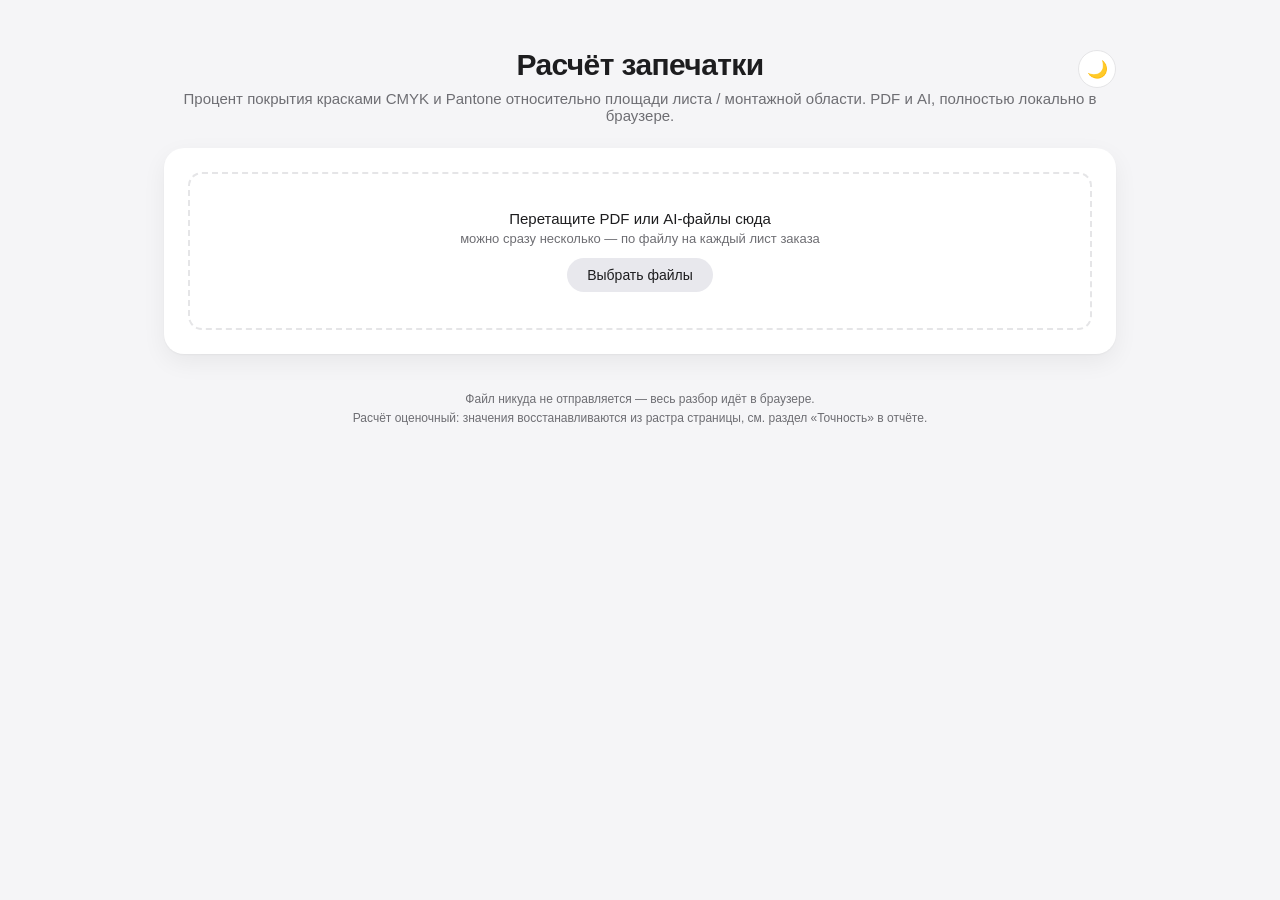
==== commit fcfd58d6: "Добавил тёмную тему" ====
--- a/ink-coverage.html
+++ b/ink-coverage.html
@@ -10,6 +10,13 @@
 :root {
   --bg: #f5f5f7;
   --surface: #ffffff;
+  --surface-2: #e8e8ed;      /* вторичные кнопки, крестик удаления файла */
+  --surface-2-hover: #dcdce1;
+  --input-bg: #ffffff;
+  --track-bg: #eeeeee;       /* дорожка шкалы покрытия под цветной полоской */
+  --code-bg: #f0f0f2;
+  --swatch-border: rgba(0,0,0,.12);
+  --dropzone-hover-bg: #f0f7ff;
   --text: #1d1d1f;
   --text-secondary: #6e6e73;
   --border: #e5e5e7;
@@ -31,6 +38,32 @@
   --ink-k: #1d1d1f;
   font-synthesis: none;
 }
+/* Тёмная тема: переключатель ставит атрибут на <html>, чтобы сработать
+   раньше первой отрисовки и не мигнуть светлым при загрузке. Плашки красок
+   (--ink-*) и белый лист превью не трогаем — это цвет данных, а не интерфейса. */
+:root[data-theme="dark"] {
+  --bg: #1c1c1e;
+  --surface: #2c2c2e;
+  --surface-2: #3a3a3c;
+  --surface-2-hover: #48484a;
+  --input-bg: #232325;
+  --track-bg: #3a3a3c;
+  --code-bg: #3a3a3c;
+  --swatch-border: rgba(255,255,255,.18);
+  --dropzone-hover-bg: rgba(0,113,227,.14);
+  --text: #f2f2f3;
+  --text-secondary: #98989d;
+  --border: #3d3d40;
+  --accent: #0a84ff;
+  --accent-hover: #379eff;
+  --green: #30a955;
+  --green-hover: #3cc465;
+  --error-bg: #3a2323;
+  --error-text: #ff6b6b;
+  --notice-bg: #3a331c;
+  --notice-text: #e0c476;
+  --shadow: 0 1px 2px rgba(0,0,0,0.3), 0 8px 24px rgba(0,0,0,0.4);
+}
 * { box-sizing: border-box; }
 body {
   margin: 0;
@@ -40,9 +73,20 @@
   -webkit-font-smoothing: antialiased;
 }
 .page { max-width: 1000px; margin: 0 auto; padding: 48px 24px 64px; display: flex; flex-direction: column; gap: 24px; }
-.header { text-align: center; }
+.header { text-align: center; position: relative; }
 .header h1 { font-size: 30px; font-weight: 600; letter-spacing: -0.02em; margin: 0 0 8px; }
 .subtitle { font-size: 15px; color: var(--text-secondary); margin: 0; }
+.theme-toggle {
+  position: absolute; top: 2px; right: 0; width: 38px; height: 38px; border-radius: 50%;
+  border: 1px solid var(--border); background: var(--surface); cursor: pointer;
+  display: flex; align-items: center; justify-content: center; font-size: 17px; line-height: 1;
+  transition: background .15s, border-color .15s;
+}
+.theme-toggle:hover { background: var(--surface-2); }
+/* Пиктограмма — луна или солнце — зависит от того, какая тема СТАНЕТ активной
+   после клика, а не от текущей: это подсказка действия, а не индикатор. */
+.theme-toggle-icon::before { content: '🌙'; }
+:root[data-theme="dark"] .theme-toggle-icon::before { content: '☀️'; }
 .card { background: var(--surface); border-radius: var(--radius-lg); box-shadow: var(--shadow); padding: 24px; }
 .card h2 { font-size: 18px; font-weight: 600; margin: 0 0 16px; }
 .card h3 { font-size: 15px; font-weight: 600; margin: 20px 0 10px; }
@@ -51,7 +95,7 @@
   border: 2px dashed var(--border); border-radius: var(--radius-md);
   padding: 36px 20px; text-align: center; transition: .15s; cursor: pointer;
 }
-.dropzone:hover, .dropzone.dragover { border-color: var(--accent); background: #f0f7ff; }
+.dropzone:hover, .dropzone.dragover { border-color: var(--accent); background: var(--dropzone-hover-bg); }
 .dropzone-text { font-size: 15px; margin: 0 0 4px; }
 .dropzone-subtext { font-size: 13px; color: var(--text-secondary); margin: 0 0 12px; }
 
@@ -61,8 +105,8 @@
 }
 .btn-primary { background: var(--accent); color: #fff; }
 .btn-primary:hover { background: var(--accent-hover); }
-.btn-secondary { background: #e8e8ed; color: var(--text); }
-.btn-secondary:hover { background: #dcdce1; }
+.btn-secondary { background: var(--surface-2); color: var(--text); }
+.btn-secondary:hover { background: var(--surface-2-hover); }
 .btn-green { background: var(--green); color: #fff; }
 .btn-green:hover { background: var(--green-hover); }
 .btn:disabled { opacity: .5; cursor: default; }
@@ -77,7 +121,7 @@
 .field label { font-size: 12px; font-weight: 600; color: var(--text-secondary); text-transform: uppercase; letter-spacing: .03em; }
 .field select, .field input[type=number] {
   font-family: inherit; font-size: 14px; padding: 8px 10px; border: 1px solid var(--border);
-  border-radius: var(--radius-sm); background: #fff; color: var(--text); width: 100%;
+  border-radius: var(--radius-sm); background: var(--input-bg); color: var(--text); width: 100%;
 }
 /* Подсказки убраны из потока и всплывают при наведении на название параметра.
    Задержка нужна, чтобы они не мелькали, когда мышь просто проходит по блоку;
@@ -119,13 +163,15 @@
 .tile-label { font-size: 12px; color: var(--text-secondary); display: flex; align-items: center; gap: 6px; margin-bottom: 6px; }
 .tile-value { font-size: 24px; font-weight: 600; font-variant-numeric: tabular-nums; letter-spacing: -0.02em; }
 .tile-sub { font-size: 12px; color: var(--text-secondary); margin-top: 4px; font-variant-numeric: tabular-nums; }
-.swatch { width: 12px; height: 12px; border-radius: 3px; border: 1px solid rgba(0,0,0,.12); flex: none; }
-.bar { height: 5px; border-radius: 3px; background: #eee; margin-top: 8px; overflow: hidden; }
+.swatch { width: 12px; height: 12px; border-radius: 3px; border: 1px solid var(--swatch-border); flex: none; }
+.bar { height: 5px; border-radius: 3px; background: var(--track-bg); margin-top: 8px; overflow: hidden; }
 .bar > i { display: block; height: 100%; border-radius: 3px; }
 
 table { width: 100%; border-collapse: collapse; font-size: 13px; }
 th, td { text-align: right; padding: 7px 8px; border-bottom: 1px solid var(--border); font-variant-numeric: tabular-nums; }
-th:first-child, td:first-child { text-align: left; font-variant-numeric: normal; }
+/* nowrap — иначе «Magenta» и «PANTONE …» переносились на вторую строку:
+   таблица теснее превью, и браузер ужимал первую колонку сильнее остальных. */
+th:first-child, td:first-child { text-align: left; font-variant-numeric: normal; white-space: nowrap; }
 th { font-weight: 600; color: var(--text-secondary); font-size: 12px; text-transform: uppercase; letter-spacing: .02em; }
 .table-wrap { overflow-x: auto; }
 
@@ -215,7 +261,7 @@
 .file-name { font-size: 18px; font-weight: 600; word-break: break-all; }
 .file-index { color: var(--text-secondary); font-weight: 400; margin-right: 6px; }
 .file-remove {
-  border: none; background: #e8e8ed; color: var(--text-secondary); flex: none;
+  border: none; background: var(--surface-2); color: var(--text-secondary); flex: none;
   width: 30px; height: 30px; border-radius: 50%; font-size: 18px; line-height: 1;
   cursor: pointer; font-family: inherit; transition: .15s;
 }
@@ -229,7 +275,7 @@
 
 .footer { text-align: center; font-size: 12px; color: var(--text-secondary); line-height: 1.6; }
 .hidden { display: none !important; }
-code { background: #f0f0f2; padding: 1px 5px; border-radius: 4px; font-size: 12px; }
+code { background: var(--code-bg); padding: 1px 5px; border-radius: 4px; font-size: 12px; }
 
 /* =========================================================================
    Печать. Отсюда получается PDF с настоящим текстом: браузер сам вшивает
@@ -237,23 +283,39 @@
    уходит только отчёт — форма ввода, кнопки и шапка страницы скрыты.
    ========================================================================= */
 @media print {
-  @page { size: A4; margin: 12mm; }
+  /* Нулевые поля страницы — единственный способ убрать служебную строку
+     браузера с датой и адресом файла: рисовать её становится негде. Отступы
+     тогда даёт сам отчёт, а не лист. */
+  @page { size: A4; margin: 0; }
+  /* Бумага светлая всегда, даже если на экране включена тёмная тема: иначе
+     карточки печатались бы тёмно-серым фоном с почти белым текстом поверх.
+     Селектор :root[data-theme="dark"] повторён здесь той же специфичностью,
+     что и в самом переключателе темы, — иначе то правило выигрывало бы и
+     внутри печати, потому что специфичность атрибутного селектора выше. */
+  :root, :root[data-theme="dark"] {
+    --bg: #f5f5f7; --surface: #ffffff; --text: #1d1d1f; --text-secondary: #6e6e73;
+    --border: #e5e5e7; --notice-bg: #fff8e6; --notice-text: #8a6d1a;
+  }
   /* Плашки красок, шкалы и заливки — это данные, а не украшение. Без этого
      браузер печатает их только при включённой вручную «фоновой графике». */
   html, body { background: #fff; -webkit-print-color-adjust: exact; print-color-adjust: exact; }
-  .page { max-width: none; padding: 0; gap: 26px; }
+  /* Боковые поля работают на каждом листе, вертикальные — на первом и
+     последнем: горизонтальный отступ у сквозного блока постоянен, а
+     вертикальный отрабатывает один раз за весь поток. */
+  .page { max-width: none; padding: 8mm 9mm; gap: 26px; }
   /* Карточка загрузки целиком: пустая рамка на пол-листа отчёту не нужна. */
   .header, .footer, #uploadCard, .card-actions, .file-remove,
   .settings, .settings-title, .settings-actions, .lightbox { display: none !important; }
-  .card { box-shadow: none; border: 1px solid #d0d0d5; border-radius: 8px; padding: 14px 16px; }
+  /* Запас сверху и снизу держит сама карточка: на листе-продолжении она
+     начинается от самого края, и без него текст ушёл бы в непечатаемую зону. */
+  .card { box-shadow: none; border: 1px solid #d0d0d5; border-radius: 8px; padding: 7mm; }
   .card, .tile, .file-group, tr { break-inside: avoid; }
   #results { gap: 26px; }
   .file-group { gap: 10px; }
   .notice-box { border: 1px solid #e6dcc0; }
   .preview canvas, .sep-item canvas { border-color: #d0d0d5; }
-  /* Лист A4 за вычетом полей — 703 px, и узкая раскладка схлопывала колонки:
-     превью растягивалось на всю ширину страницы. На бумаге держим ту же
-     раскладку, что на экране и в PNG. */
+  /* Узкая раскладка на бумаге не нужна: превью растягивалось бы на всю ширину
+     листа. Держим ту же раскладку, что на экране и в PNG. */
   .page-body { grid-template-columns: 200px 1fr !important; }
   .seps { grid-template-columns: repeat(auto-fit, minmax(38px, 1fr)) !important; }
   /* Полоса прокрутки на бумаге просто обрезала бы таблицу. */
@@ -263,12 +325,24 @@
   body.print-one .print-keep > *:not(.print-keep):not(.print-target) { display: none !important; }
 }
 </style>
+<script>
+// Тема ставится здесь, до отрисовки body, — иначе страница на долю секунды
+// мигнёт светлой и только потом переключится в сохранённую тёмную.
+(function () {
+  var saved = localStorage.getItem('inkTheme');
+  var dark = saved ? saved === 'dark' : matchMedia('(prefers-color-scheme: dark)').matches;
+  if (dark) document.documentElement.dataset.theme = 'dark';
+})();
+</script>
 </head>
 <body>
 
 <div class="page">
 
   <header class="header">
+    <button type="button" id="themeToggle" class="theme-toggle" title="Тёмная тема" aria-label="Переключить тёмную тему">
+      <span class="theme-toggle-icon"></span>
+    </button>
     <h1>Расчёт запечатки</h1>
     <p class="subtitle">Процент покрытия красками CMYK и Pantone относительно площади листа / монтажной области. PDF и AI, полностью локально в браузере.</p>
   </header>
@@ -333,7 +407,8 @@
           <label for="spotInkWeight">Расход Pantone, г/м² при 100 %</label>
           <input type="number" id="spotInkWeight" value="1.15" min="0" step="0.005">
           <span class="hint">Плашечные краски кроют плотнее триадных, поэтому норма отдельная.
-            Исключение — лак: краска, в названии которой есть слово «lak» или «лак», всегда считается по 0,45 г/м².</span>
+            Исключения — лаки: краска со словом «lak» или «лак» в названии считается по 0,45 г/м²,
+            а УФ‑лак («uf-lak») — по норме из соседнего поля.</span>
         </div>
 
         <div class="field">
@@ -343,9 +418,14 @@
         </div>
 
         <div class="field">
-          <label>Pantone / плашечные</label>
-          <label class="check"><input type="checkbox" id="spotToggle" checked>
-            <span>Выделять плашечные краски в отдельные каналы (по описанию Separation в файле)</span></label>
+          <label for="uvLakWeight">Расход УФ лака, г/м² при 100 %</label>
+          <input type="number" id="uvLakWeight" value="12" min="0" step="0.005">
+          <span class="hint">По этой норме считается плашка с названием «uf-lak» в любом написании.
+            12 г/м² — это 0,003 кг лака на лист 640×500 мм, где лак покрывает 0,2499 м².</span>
+          <!-- Разделение плашек на каналы теперь всегда включено: выключать его
+               незачем, а поле в сетке занимало место. Сам флажок оставлен, чтобы
+               расчёт по-прежнему читал параметр. -->
+          <input type="checkbox" id="spotToggle" checked hidden>
         </div>
 
         <div class="field">
@@ -1382,7 +1462,15 @@
 
 // Краска ниже этого покрытия в работе фактически не участвует: это пыль со
 // сглаженных краёв. В отчёт она не попадает — иначе получает приладочные кг.
-const INK_MIN_COVERAGE = 0.1; // %
+// Доля считается от площади страницы, а не от выбранной базы: иначе краска
+// появлялась и исчезала от одной только смены формата листа.
+const INK_MIN_COVERAGE = 0.1; // % площади страницы
+
+// Плашка учитывается, только если где-то легла плотно: у настоящей краски
+// всегда есть заливка. Совпадения по светлым тонам даёт сам макет — так
+// «проявлялся» лак со скрытого слоя, которого на оттиске нет вовсе.
+const SPOT_SOLID_TINT = 0.7;      // с какого тона заливка считается плотной
+const SPOT_SOLID_MIN_AREA = 0.05; // % площади страницы
 
 /**
  * Хеш точек всех тоновых шкал: ключ — цвет, огрублённый до 64 уровней на канал,
@@ -1579,9 +1667,10 @@
       tac += cmyk[ch];
     }
     for (const hit of spotList) {
-      const rec = spotSums.get(hit.spot.name) || { sum: 0, pixels: 0, spot: hit.spot };
+      const rec = spotSums.get(hit.spot.name) || { sum: 0, pixels: 0, solid: 0, spot: hit.spot };
       rec.sum += hit.tint * cnt;
       if (hit.tint >= inkTh) rec.pixels += cnt;
+      if (hit.tint >= SPOT_SOLID_TINT) rec.solid += cnt;
       spotSums.set(hit.spot.name, rec);
       tac += hit.tint;
     }
@@ -1647,6 +1736,11 @@
 
   const px2mm = scan.pxAreaMm2;
   const toPercent = (pixelSum) => baseAreaMm2 > 0 ? (pixelSum * px2mm / baseAreaMm2) * 100 : 0;
+  // Решение «краска есть или это шум» принимается по странице, а показывается
+  // покрытие по выбранной базе: иначе один и тот же файл давал разный состав
+  // красок в зависимости от введённого формата листа.
+  const pagePixels = scan.totalPixels || 1;
+  const toPageShare = (pixelSum) => pixelSum / pagePixels * 100;
 
   // Краски с пылевым покрытием из отчёта убираем: в работе их нет, а строка в
   // расходе тянет за собой килограммы приладки.
@@ -1655,7 +1749,8 @@
     coverage: toPercent(sums[ch]),               // средний % покрытия (для расхода краски)
     areaPercent: toPercent(areaPixels[ch]),      // доля площади, где краска вообще есть
     inkAreaM2: sums[ch] * px2mm / 1e6,
-  })).filter((ch) => ch.coverage >= INK_MIN_COVERAGE);
+    pageShare: toPageShare(sums[ch]),
+  })).filter((ch) => ch.pageShare >= INK_MIN_COVERAGE);
 
   const spotChannels = [...spotSums.values()].map((rec) => ({
     key: 'spot',
@@ -1665,7 +1760,10 @@
     areaPercent: toPercent(rec.pixels),
     inkAreaM2: rec.sum * px2mm / 1e6,
     solidCmyk: rec.spot.solidCmyk,
-  })).filter((ch) => ch.coverage >= INK_MIN_COVERAGE).sort((a, b) => b.coverage - a.coverage);
+    pageShare: toPageShare(rec.sum),
+    solidShare: toPageShare(rec.solid),
+  })).filter((ch) => ch.pageShare >= INK_MIN_COVERAGE && ch.solidShare >= SPOT_SOLID_MIN_AREA)
+    .sort((a, b) => b.coverage - a.coverage);
 
   colorRows.sort((a, b) => b.cnt - a.cnt);
   colorRows.forEach((row) => { row.pct = toPercent(row.cnt); });
@@ -1705,6 +1803,16 @@
 const csvBtn = el('csvBtn'), globalActions = el('globalActions'), settingsTpl = el('settingsTpl');
 const pdfAllBtn = el('pdfAllBtn'), pdfAllStatus = el('pdfAllStatus');
 
+// Само переключение темы стоит инлайновым скриптом в <head> — он же и решает
+// начальное состояние (сохранённое или системное), чтобы страница не мигала
+// светлым перед перекраской. Тут только реакция на клик.
+el('themeToggle').addEventListener('click', () => {
+  const dark = document.documentElement.dataset.theme !== 'dark';
+  if (dark) document.documentElement.dataset.theme = 'dark';
+  else delete document.documentElement.dataset.theme;
+  localStorage.setItem('inkTheme', dark ? 'dark' : 'light');
+});
+
 /**
  * Работа = один загруженный файл со своим документом, растрами, найденными
  * плашками, своей формой параметров и своим отчётом. Файлов может быть
@@ -1724,6 +1832,43 @@
 
 /** Поле формы по исходному имени: у клона идентификаторы уже со своим суффиксом. */
 const fld = (form, name) => form.querySelector(`[data-f="${name}"]`);
+
+/**
+ * Обход полей по Tab — сверху вниз по колонке, потом в начало следующей.
+ * Порядок в разметке другой: он рассчитан на то, чтобы сетка из трёх колонок
+ * заполнялась построчно и колонки читались как «база», «расход» и «пороги».
+ */
+const TAB_ORDER = [
+  'baseSel', 'sheetW', 'sheetH', 'copies', 'uvLakWeight',
+  'inkWeight', 'spotInkWeight', 'makeReadyLoss',
+  'whiteTh', 'tacLimit', 'overprintToggle',
+];
+
+/** Поля в нужном порядке, без скрытых: на них фокус всё равно не встаёт. */
+function tabFields(form) {
+  return TAB_ORDER.map((name) => fld(form, name)).filter((node) => node && node.offsetParent !== null);
+}
+
+function wireFormKeys(form) {
+  form.addEventListener('keydown', (e) => {
+    const field = e.target.closest('[data-f]');
+    if (!field) return;
+
+    // Enter завершает ввод: значение уже в поле, редактировать больше нечего.
+    if (e.key === 'Enter') { e.preventDefault(); field.blur(); return; }
+
+    if (e.key !== 'Tab') return;
+    const order = tabFields(form);
+    const i = order.indexOf(field);
+    if (i < 0) return;
+    const next = order[i + (e.shiftKey ? -1 : 1)];
+    // На краях списка ход отдаём браузеру: дальше по разметке идут кнопки.
+    if (!next) return;
+    e.preventDefault();
+    next.focus();
+    if (typeof next.select === 'function') next.select();
+  });
+}
 
 /**
  * Клон формы параметров под очередной файл. Идентификаторы полей получают
@@ -1741,6 +1886,7 @@
     form.querySelectorAll(`label[for="${old}"]`).forEach((label) => { label.htmlFor = node.id; });
   });
   fld(form, 'baseSel').addEventListener('change', () => syncCustomSize(form));
+  wireFormKeys(form);
   return form;
 }
 
@@ -1759,6 +1905,7 @@
     tacLimit: +fld(form, 'tacLimit').value,
     inkWeight: +fld(form, 'inkWeight').value,
     spotInkWeight: +fld(form, 'spotInkWeight').value,
+    uvLakWeight: +fld(form, 'uvLakWeight').value,
     copies: +fld(form, 'copies').value,
     makeReadyLoss: +fld(form, 'makeReadyLoss').value,
     useSpots: fld(form, 'spotToggle').checked,
@@ -1939,7 +2086,7 @@
     file, fileName: file.name,
     spots: spotInfo.spots, deviceN: spotInfo.deviceN, spotScanFailed: spotInfo.failed,
     probedCount: 0, overprintStates: spotInfo.overprintStates || [], overprintApplied: false,
-    pdfDoc: null, underDoc: null, scans: [], stats: [], spotIndex: null,
+    pdfDoc: null, underDoc: null, scans: [], stats: [], spotIndex: null, layers: [],
     form: cloneSettingsForm(), settings: null,
   };
 
@@ -1951,6 +2098,21 @@
   } catch (e) {
     console.error(e);
     throw new Error('не удалось открыть документ; для AI‑файла нужна опция «PDF‑совместимый файл» при сохранении');
+  }
+
+  // Слои файла. Скрытые pdf.js не рисует — значит их и на оттиске не будет,
+  // и краска с них в расчёт попадать не должна.
+  try {
+    const cfg = await job.pdfDoc.getOptionalContentConfig();
+    const groups = cfg && cfg.getGroups ? cfg.getGroups() : null;
+    if (groups) {
+      job.layers = Object.keys(groups).map((id) => {
+        const g = cfg.getGroup(id);
+        return { name: (g && g.name) || id, visible: cfg.isVisible({ type: 'OCG', id }) };
+      });
+    }
+  } catch (e) {
+    console.warn('optional content', e);
   }
 
   if (job.spots.length) {
@@ -2090,8 +2252,26 @@
       'отдельными каналами не выделяются — по спецификации PDF их тон идёт в свой канал CMYK.');
   }
 
+  if (job.layers.length) {
+    const shown = job.layers.filter((l) => l.visible).map((l) => escapeHtml(l.name));
+    const hidden = job.layers.filter((l) => !l.visible).map((l) => escapeHtml(l.name));
+    items.push(`Слои файла: считаются видимые — <b>${shown.join(', ') || 'нет'}</b>.` +
+      (hidden.length ? ` Скрытые (${hidden.join(', ')}) не рисуются и в расчёт не входят.` : ''));
+  }
+
   if (real.length) {
     items.push(`Плашечные краски (Separation) в файле: <b>${real.map((s) => escapeHtml(s.name)).join(', ')}</b>.`);
+    // Плашка объявлена, но плотной заливки на видимых слоях нет — обычно это
+    // краска со скрытого слоя: в структуре она осталась, а на оттиске её нет.
+    const counted = new Set();
+    for (const st of job.stats) for (const c of st.spotChannels) counted.add(c.label);
+    const missing = withRamp.filter((s) => !counted.has(s.name));
+    if (missing.length && settings.useSpots) {
+      const one = missing.length === 1;
+      items.push(`${one ? 'Плашка' : 'Плашки'} ${missing.map((s) => escapeHtml(s.name)).join(', ')} ` +
+        `${one ? 'объявлена' : 'объявлены'} в файле, но плотной заливки на видимых слоях нет — ` +
+        `в расчёт ${one ? 'она не включена' : 'они не включены'}.`);
+    }
     if (withRamp.length && settings.useSpots) {
       const probed = real.filter((s) => s.rampSource === 'probe').length;
       const how = probed === withRamp.length ? 'снята замером — служебная страница с плашками 0…100 % отрисована самим pdf.js'
@@ -2300,18 +2480,23 @@
     </div>`).join('') + '</div>';
 }
 
-// Отдельные нормы для конкретных плашек. Имя разбирается на слова, регистр не
-// важен, поэтому под правило подходят и «Lak», и «lak UV», и «ЛАК выборочный»,
-// а слитные написания вроде «lakoviy» — нет: слово должно стоять целиком.
+/**
+ * Отдельные нормы для конкретных плашек. Имя разбирается на слова, регистр и
+ * разделители не важны: под правило подходят «Lak», «UF-LAK», «uf_lak»,
+ * «ЛАК выборочный». Слитные написания вроде «lakoviy» — нет, слово должно
+ * стоять целиком. Правило срабатывает, если в имени нашлось по слову из
+ * каждой группы; порядок правил важен — частные идут первыми.
+ */
 const NAMED_INK_WEIGHTS = [
-  { words: ['lak', 'лак'], weight: 0.45 }, // г/м² при 100 %
+  { words: [['uf', 'уф'], ['lak', 'лак']], weight: (s) => s.uvLakWeight },
+  { words: [['lak', 'лак']], weight: () => 0.45 }, // г/м² при 100 %
 ];
 
 /** Именная норма по названию краски или null, если краска обычная. */
-function namedInkWeight(label) {
+function namedInkWeight(label, settings) {
   const words = String(label).toLowerCase().split(/[^\p{L}]+/u).filter(Boolean);
   for (const rule of NAMED_INK_WEIGHTS) {
-    if (words.some((w) => rule.words.includes(w))) return rule.weight;
+    if (rule.words.every((group) => words.some((w) => group.includes(w)))) return rule.weight(settings);
   }
   return null;
 }
@@ -2319,7 +2504,7 @@
 /** Норма расхода: у плашечных красок своя, у части из них — именная. */
 function inkWeightFor(ch, settings) {
   if (ch.key !== 'spot') return settings.inkWeight;
-  const named = namedInkWeight(ch.label);
+  const named = namedInkWeight(ch.label, settings);
   return named !== null ? named : settings.spotInkWeight;
 }
 
@@ -2400,9 +2585,17 @@
     файла — один раз на каждой странице, где эта краска встречается, поскольку у разных страниц разная приладка.
     В сводке по заказу так же: каждый лист — отдельный прогон и отдельная приладка.
     Меняется полем «Потери на приладку» в параметрах.</p>
-    <p><b>Отсечка.</b> Краска с покрытием ниже ${fmt(INK_MIN_COVERAGE, 1)} % в отчёт не попадает: на сглаженных краях
-    и в местах наложения всегда остаются доли процента посторонних красок, а каждая строка в расходе тянет за собой
-    килограммы приладки.</p>
+    <p><b>Отсечка.</b> Краска с покрытием ниже ${fmt(INK_MIN_COVERAGE, 1)} % площади страницы в отчёт не попадает: на
+    сглаженных краях и в местах наложения всегда остаются доли процента посторонних красок, а каждая строка в расходе
+    тянет за собой килограммы приладки. Порог считается от страницы, а не от выбранной базы, — иначе состав красок
+    менялся бы от одного только формата листа.</p>
+    <p><b>Плашка должна где-то лечь плотно.</b> Плашечная краска учитывается, только если заливки тоном от
+    ${fmt(SPOT_SOLID_TINT * 100, 0)} % набирается хотя бы на ${fmt(SPOT_SOLID_MIN_AREA, 2)} % площади страницы.
+    Причина: цвет плашки восстанавливается по совпадению с её тоновой шкалой, и светлые тона самого макета могут
+    случайно попасть в допуск. У настоящей краски плотная заливка есть всегда, у случайных совпадений — нет.
+    Так из расчёта уходит краска со скрытого слоя: в структуре файла она объявлена, а на оттиске её нет.
+    Обратная сторона: плашка, использованная <i>только</i> светлыми тонами и нигде не залитая плотно, в отчёт
+    не попадёт.</p>
     <p><b>Что учитывается точно:</b> плашки и заливки, растровые изображения, прозрачность и наложения после
     сведения — всё, что видно на оттиске.</p>
     <p><b>Плашечные краски (Pantone).</b> Тоновая шкала не вычисляется по описанию из файла, а снимается замером:
@@ -2604,12 +2797,16 @@
   return withPngDpi(raw, SHOT_DPI);
 }
 
-/** job === null — снимок сводки по заказу. */
+/**
+ * Имя выгрузки — это имя макета. Уточнение добавляется только там, где без
+ * него файлы столкнулись бы: у многостраничного документа и у сводки.
+ * job === null — сводка по заказу.
+ */
 function shotBaseName(job, pageIndex) {
   if (!job) return `${orderTitle().replace(/\s+/g, '_')}_сводка`;
   const base = (job.fileName || 'запечатка').replace(/\.[^.]+$/, '');
-  const page = pageIndex === null ? 'итого' : `стр${pageIndex + 1}`;
-  return `${base}_${page}_запечатка`;
+  if (pageIndex === null) return `${base}_итого`;
+  return job.scans.length > 1 ? `${base}_стр${pageIndex + 1}` : base;
 }
 
 function shotFileName(job, pageIndex) {
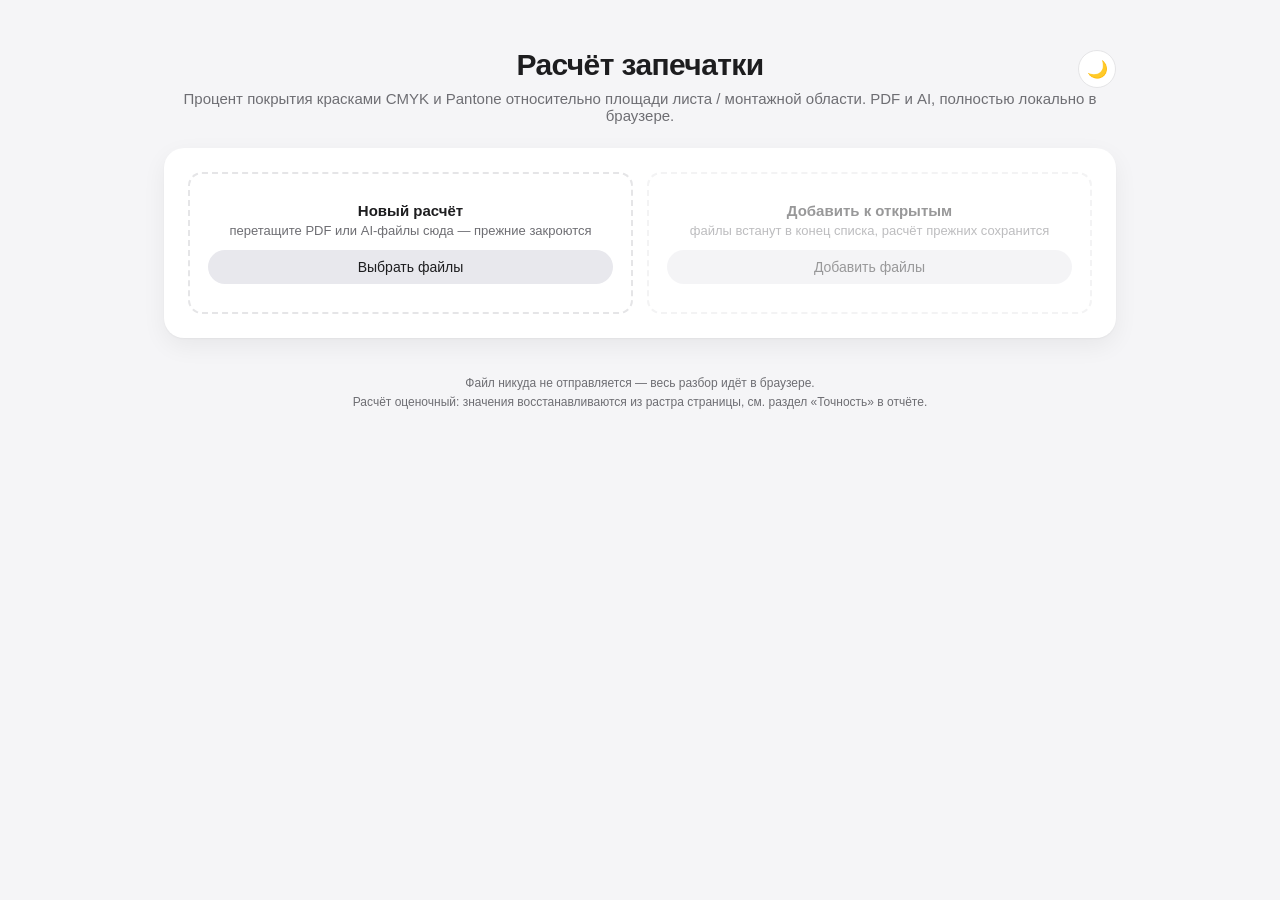
==== commit 7187fff6: "Добавил тёмную тему в просчёт штанцев. Доработки в просчёте красок" ====
--- a/ink-coverage.html
+++ b/ink-coverage.html
@@ -91,13 +91,30 @@
 .card h2 { font-size: 18px; font-weight: 600; margin: 0 0 16px; }
 .card h3 { font-size: 15px; font-weight: 600; margin: 20px 0 10px; }
 
+.dropzones { display: grid; grid-template-columns: 1fr 1fr; gap: 14px; }
+@media (max-width: 640px) { .dropzones { grid-template-columns: 1fr; } }
 .dropzone {
   border: 2px dashed var(--border); border-radius: var(--radius-md);
-  padding: 36px 20px; text-align: center; transition: .15s; cursor: pointer;
+  padding: 28px 18px; text-align: center; transition: .15s; cursor: pointer;
+  display: flex; flex-direction: column; justify-content: center;
 }
 .dropzone:hover, .dropzone.dragover { border-color: var(--accent); background: var(--dropzone-hover-bg); }
-.dropzone-text { font-size: 15px; margin: 0 0 4px; }
+/* Дописывать некуда, пока ничего не загружено. */
+.dropzone.disabled { opacity: .45; pointer-events: none; }
+.dropzone-text { font-size: 15px; font-weight: 600; margin: 0 0 4px; }
 .dropzone-subtext { font-size: 13px; color: var(--text-secondary); margin: 0 0 12px; }
+
+/* Галочки найденных красок */
+.ink-toggles { display: flex; flex-wrap: wrap; gap: 8px 16px; margin-bottom: 12px; }
+.ink-toggle {
+  display: flex; align-items: center; gap: 7px; font-size: 13px;
+  cursor: pointer; user-select: none;
+}
+.ink-toggle input { margin: 0; }
+/* Выключенная краска гасится, но остаётся читаемой: её видно, что она есть в
+   файле и просто исключена вручную. */
+.ink-toggle.off { color: var(--text-secondary); }
+.ink-toggle.off .swatch { opacity: .35; }
 
 .btn {
   border: none; border-radius: 980px; padding: 9px 20px; font-size: 14px; font-weight: 500;
@@ -310,6 +327,12 @@
      начинается от самого края, и без него текст ушёл бы в непечатаемую зону. */
   .card { box-shadow: none; border: 1px solid #d0d0d5; border-radius: 8px; padding: 7mm; }
   .card, .tile, .file-group, tr { break-inside: avoid; }
+  /* Каждый файл заказа — со своего листа A4, и сводка отдельно от файлов.
+     Внутри файла отдельный лист получают вторая и последующие страницы:
+     шапка с параметрами и первая страница остаются вместе, иначе на короткий
+     одностраничный отчёт уходило бы два листа. */
+  #results > * + * { break-before: page; }
+  .file-group > .card:nth-child(n+3) { break-before: page; }
   #results { gap: 26px; }
   .file-group { gap: 10px; }
   .notice-box { border: 1px solid #e6dcc0; }
@@ -321,8 +344,11 @@
   /* Полоса прокрутки на бумаге просто обрезала бы таблицу. */
   .table-wrap { overflow: visible; }
 
-  /* Печать одной карточки: показываем только путь до неё. */
+  /* Печать одной карточки: показываем только путь до неё. Разрывы при этом
+     не нужны — печатается ровно один блок. */
   body.print-one .print-keep > *:not(.print-keep):not(.print-target) { display: none !important; }
+  body.print-one #results > * + *,
+  body.print-one .file-group > .card:nth-child(n+3) { break-before: auto; }
 }
 </style>
 <script>
@@ -348,11 +374,22 @@
   </header>
 
   <section class="card" id="uploadCard">
-    <div id="dropzone" class="dropzone">
-      <input type="file" id="fileInput" accept=".pdf,.ai,application/pdf" multiple hidden>
-      <p class="dropzone-text">Перетащите PDF или AI‑файлы сюда</p>
-      <p class="dropzone-subtext">можно сразу несколько — по файлу на каждый лист заказа</p>
-      <button type="button" id="browseBtn" class="btn btn-secondary">Выбрать файлы</button>
+    <!-- Две равные зоны: левая начинает новый заказ, правая дописывает файлы
+         к уже разобранным. Режим определяется тем, куда именно бросили файл. -->
+    <div class="dropzones">
+      <div id="dropzone" class="dropzone" data-mode="replace">
+        <input type="file" id="fileInput" accept=".pdf,.ai,application/pdf" multiple hidden>
+        <p class="dropzone-text">Новый расчёт</p>
+        <p class="dropzone-subtext">перетащите PDF или AI‑файлы сюда — прежние закроются</p>
+        <button type="button" id="browseBtn" class="btn btn-secondary">Выбрать файлы</button>
+      </div>
+      <!-- disabled снимается, как только появится хоть один разобранный файл -->
+      <div id="dropzoneAdd" class="dropzone disabled" data-mode="append">
+        <input type="file" id="fileInputAdd" accept=".pdf,.ai,application/pdf" multiple hidden>
+        <p class="dropzone-text">Добавить к открытым</p>
+        <p class="dropzone-subtext">файлы встанут в конец списка, расчёт прежних сохранится</p>
+        <button type="button" id="browseAddBtn" class="btn btn-secondary">Добавить файлы</button>
+      </div>
     </div>
     <div id="fileInfo" class="page-meta hidden" style="margin-top:12px"></div>
     <div id="progress" class="progress hidden"><div class="spinner"></div><span id="progressText">Обработка…</span></div>
@@ -360,6 +397,7 @@
     <div id="globalActions" class="card-actions hidden">
       <button type="button" id="pdfAllBtn" class="btn btn-primary">Скачать весь отчёт в PDF</button>
       <button type="button" id="csvBtn" class="btn btn-secondary">Скачать CSV</button>
+      <button type="button" id="clearAllBtn" class="btn btn-secondary">Очистить всё</button>
       <span id="pdfAllStatus" class="shot-status"></span>
     </div>
   </section>
@@ -447,7 +485,15 @@
         <button type="button" class="btn btn-secondary" data-act="apply-all">Применить ко всем файлам</button>
         <button type="button" class="btn btn-secondary" data-act="reset">Очистить форму</button>
       </div>
-      <div id="noticeBox" class="notice-box hidden"></div>
+      <!-- Найденные краски: галочками можно выключить любую из отчёта, превью
+           и выгрузок. Блок свёрнут по умолчанию — он справочный. -->
+      <details class="collapse" id="inkBlock">
+        <summary>Краски в файле</summary>
+        <div class="collapse-body">
+          <div id="inkToggles" class="ink-toggles"></div>
+          <div id="noticeBox" class="notice-box hidden"></div>
+        </div>
+      </details>
     </div>
   </template>
 
@@ -1644,11 +1690,15 @@
   return { cmyk, spots };
 }
 
-function computeStats(scan, settings, spotIndex) {
+function computeStats(scan, settings, spotIndex, disabledInks) {
   const { bCount, bR, bG, bB } = scan;
   const n = bCount.length;
   const gcr = settings.gcr;
   const inkTh = settings.whiteThreshold; // доля (0..1) суммарной краски
+  // Краски, снятые галочкой. Считаются они по-прежнему — иначе не из чего было
+  // бы построить сам список галочек, — но в суммарные показатели и в отчёт
+  // не идут, как будто этой краски в работе нет.
+  const off = disabledInks || new Set();
 
   const sums = [0, 0, 0, 0];       // Σ (доля краски × пикселей)
   const areaPixels = [0, 0, 0, 0]; // пикселей, где краска присутствует
@@ -1664,7 +1714,7 @@
     for (let ch = 0; ch < 4; ch++) {
       sums[ch] += cmyk[ch] * cnt;
       if (cmyk[ch] >= inkTh) areaPixels[ch] += cnt;
-      tac += cmyk[ch];
+      if (!off.has(CHANNEL_META[ch].label)) tac += cmyk[ch];
     }
     for (const hit of spotList) {
       const rec = spotSums.get(hit.spot.name) || { sum: 0, pixels: 0, solid: 0, spot: hit.spot };
@@ -1672,7 +1722,7 @@
       if (hit.tint >= inkTh) rec.pixels += cnt;
       if (hit.tint >= SPOT_SOLID_TINT) rec.solid += cnt;
       spotSums.set(hit.spot.name, rec);
-      tac += hit.tint;
+      if (!off.has(hit.spot.name)) tac += hit.tint;
     }
     if (tac >= inkTh) printedPixels += cnt;
     tacSum += tac * cnt;
@@ -1744,7 +1794,7 @@
 
   // Краски с пылевым покрытием из отчёта убираем: в работе их нет, а строка в
   // расходе тянет за собой килограммы приладки.
-  const channels = CHANNEL_META.map((meta, ch) => ({
+  const foundChannels = CHANNEL_META.map((meta, ch) => ({
     ...meta,
     coverage: toPercent(sums[ch]),               // средний % покрытия (для расхода краски)
     areaPercent: toPercent(areaPixels[ch]),      // доля площади, где краска вообще есть
@@ -1752,7 +1802,7 @@
     pageShare: toPageShare(sums[ch]),
   })).filter((ch) => ch.pageShare >= INK_MIN_COVERAGE);
 
-  const spotChannels = [...spotSums.values()].map((rec) => ({
+  const foundSpots = [...spotSums.values()].map((rec) => ({
     key: 'spot',
     label: rec.spot.name,
     css: rampCss(rec.spot),
@@ -1765,12 +1815,19 @@
   })).filter((ch) => ch.pageShare >= INK_MIN_COVERAGE && ch.solidShare >= SPOT_SOLID_MIN_AREA)
     .sort((a, b) => b.coverage - a.coverage);
 
+  // Полный список найденного нужен для галочек: выключенная краска должна
+  // остаться в списке, иначе её нельзя было бы включить обратно.
+  const foundInks = [...foundChannels, ...foundSpots]
+    .map(({ label, key, css }) => ({ label, key, css }));
+  const channels = foundChannels.filter((ch) => !off.has(ch.label));
+  const spotChannels = foundSpots.filter((ch) => !off.has(ch.label));
+
   colorRows.sort((a, b) => b.cnt - a.cnt);
   colorRows.forEach((row) => { row.pct = toPercent(row.cnt); });
 
   return {
     baseAreaMm2, baseLabel,
-    channels, spotChannels,
+    channels, spotChannels, foundInks,
     totalCoverage: channels.reduce((s, c) => s + c.coverage, 0) + spotChannels.reduce((s, c) => s + c.coverage, 0),
     printedPercent: toPercent(printedPixels),
     blankPercent: Math.max(0, 100 - toPercent(printedPixels)),
@@ -1798,10 +1855,11 @@
 
 const el = (id) => document.getElementById(id);
 const dropzone = el('dropzone'), fileInput = el('fileInput'), browseBtn = el('browseBtn');
+const dropzoneAdd = el('dropzoneAdd'), fileInputAdd = el('fileInputAdd'), browseAddBtn = el('browseAddBtn');
 const fileInfo = el('fileInfo'), progressEl = el('progress'), progressText = el('progressText');
 const errorBox = el('errorBox'), resultsEl = el('results');
 const csvBtn = el('csvBtn'), globalActions = el('globalActions'), settingsTpl = el('settingsTpl');
-const pdfAllBtn = el('pdfAllBtn'), pdfAllStatus = el('pdfAllStatus');
+const pdfAllBtn = el('pdfAllBtn'), pdfAllStatus = el('pdfAllStatus'), clearAllBtn = el('clearAllBtn');
 
 // Само переключение темы стоит инлайновым скриптом в <head> — он же и решает
 // начальное состояние (сохранённое или системное), чтобы страница не мигала
@@ -1952,19 +2010,37 @@
 dropzone.addEventListener('click', (e) => { if (e.target !== browseBtn) fileInput.click(); });
 fileInput.addEventListener('change', () => { if (fileInput.files.length) handleFiles([...fileInput.files]); });
 
+browseAddBtn.addEventListener('click', () => fileInputAdd.click());
+dropzoneAdd.addEventListener('click', (e) => { if (e.target !== browseAddBtn) fileInputAdd.click(); });
+fileInputAdd.addEventListener('change', () => {
+  if (fileInputAdd.files.length) handleFiles([...fileInputAdd.files], { append: true });
+});
+
+// Подсвечиваем ту зону, над которой сейчас курсор: от неё зависит, начнётся
+// новый расчёт или файлы допишутся к открытым.
 ['dragenter', 'dragover'].forEach((ev) => document.addEventListener(ev, (e) => {
-  e.preventDefault(); dropzone.classList.add('dragover');
+  e.preventDefault();
+  const zone = e.target.closest ? e.target.closest('.dropzone') : null;
+  dropzone.classList.toggle('dragover', zone !== dropzoneAdd);
+  dropzoneAdd.classList.toggle('dragover', zone === dropzoneAdd);
 }));
 ['dragleave', 'drop'].forEach((ev) => document.addEventListener(ev, (e) => {
   e.preventDefault();
-  if (ev === 'drop' || e.target === document.documentElement) dropzone.classList.remove('dragover');
+  if (ev === 'drop' || e.target === document.documentElement) {
+    dropzone.classList.remove('dragover');
+    dropzoneAdd.classList.remove('dragover');
+  }
 }));
 document.addEventListener('drop', (e) => {
   const files = e.dataTransfer ? [...e.dataTransfer.files] : [];
-  if (files.length) handleFiles(files);
+  if (!files.length) return;
+  // Бросок мимо зон считаем новым расчётом — так было и раньше.
+  const zone = e.target.closest ? e.target.closest('.dropzone') : null;
+  handleFiles(files, { append: zone === dropzoneAdd });
 });
 
 csvBtn.addEventListener('click', exportCsv);
+clearAllBtn.addEventListener('click', clearAll);
 
 pdfAllBtn.addEventListener('click', async () => {
   if (!state.jobs.length) return;
@@ -1972,7 +2048,7 @@
   say('Готовлю к печати…');
   try {
     const name = state.jobs.length > 1
-      ? orderTitle().replace(/\s+/g, '_') + '_запечатка'
+      ? orderTitle().replace(/\s+/g, '_')
       : shotBaseName(state.jobs[0], null);
     await printReport(null, name, (i, n) => say(`Готовлю превью ${i} из ${n}…`));
     say('В окне печати выберите «Сохранить как PDF»');
@@ -1991,19 +2067,25 @@
  * Новый набор файлов — новый заказ: всё загруженное раньше закрывается.
  * Файлы разбираются по очереди; сбой на одном не отменяет остальные.
  */
-async function handleFiles(files) {
+async function handleFiles(files, opts) {
   // Разбор набора идёт минутами; второй заход в это время снёс бы документы
   // из-под работающего растрирования.
   if (state.busy) return;
+  // Дописывать можно только к чему-то уже разобранному.
+  const append = !!(opts && opts.append) && state.jobs.length > 0;
   state.busy = true;
   clearError();
-  resultsEl.classList.add('hidden');
-  csvBtn.disabled = true;
-  await clearJobs();
+  if (!append) {
+    resultsEl.classList.add('hidden');
+    csvBtn.disabled = true;
+    await clearJobs();
+  }
 
   const failed = [];
+  const already = state.jobs.length;
   for (let i = 0; i < files.length; i++) {
-    const prefix = files.length > 1 ? `Файл ${i + 1} из ${files.length}: ` : '';
+    const total = already + files.length;
+    const prefix = total > 1 ? `Файл ${already + i + 1} из ${total}: ` : '';
     try {
       const job = await loadJob(files[i], prefix);
       if (job) state.jobs.push(job);
@@ -2015,7 +2097,9 @@
 
   hideProgress();
   state.busy = false;
-  fileInput.value = ''; // иначе повторный выбор тех же файлов не вызовет change
+  // Иначе повторный выбор тех же файлов не вызовет change.
+  fileInput.value = '';
+  fileInputAdd.value = '';
   if (failed.length) {
     showError('Не удалось разобрать: ' + failed.map(escapeHtml).join('<br>'));
   }
@@ -2023,6 +2107,16 @@
   csvBtn.disabled = false;
   updateFileInfo();
   renderAll();
+}
+
+/** Убирает все файлы разом, не трогая настройки страницы. */
+async function clearAll() {
+  if (state.busy) return;
+  await clearJobs();
+  resultsEl.classList.add('hidden');
+  csvBtn.disabled = true;
+  clearError();
+  updateFileInfo();
 }
 
 /** Закрывает документы всех работ и очищает список. */
@@ -2052,6 +2146,8 @@
 }
 
 function updateFileInfo() {
+  // Дописывать нечего, пока ничего не загружено, — вторая зона гасится.
+  dropzoneAdd.classList.toggle('disabled', !state.jobs.length);
   if (!state.jobs.length) {
     fileInfo.classList.add('hidden');
     globalActions.classList.add('hidden');
@@ -2088,6 +2184,7 @@
     probedCount: 0, overprintStates: spotInfo.overprintStates || [], overprintApplied: false,
     pdfDoc: null, underDoc: null, scans: [], stats: [], spotIndex: null, layers: [],
     form: cloneSettingsForm(), settings: null,
+    disabledInks: new Set(), // краски, снятые галочкой в блоке «Краски в файле»
   };
 
   try {
@@ -2169,7 +2266,7 @@
     job.settings = readSettings(job.form);
     job.spotIndex = job.settings.useSpots
       ? buildSpotIndex(job.spots, job.scans, job.settings.gcr) : null;
-    job.stats = job.scans.map((scan) => computeStats(scan, job.settings, job.spotIndex));
+    job.stats = job.scans.map((scan) => computeStats(scan, job.settings, job.spotIndex, job.disabledInks));
   }
 
   // Формы живут в state.jobs и переживают перерисовку: очистка контейнера их
@@ -2212,6 +2309,7 @@
   wireFormActions(job);
   // Переносить параметры некуда, пока файл один.
   job.applyAllBtn.classList.toggle('hidden', state.jobs.length < 2);
+  renderInkToggles(job);
   renderNotices(job);
   group.appendChild(head);
 
@@ -2226,10 +2324,47 @@
   job.wired = true;
   const act = (name) => job.form.querySelector(`[data-act="${name}"]`);
   act('recalc').addEventListener('click', () => renderAll());
-  act('reset').addEventListener('click', () => { resetSettingsForm(job.form); renderAll(); });
+  act('reset').addEventListener('click', () => {
+    resetSettingsForm(job.form);
+    job.disabledInks.clear(); // «очистить форму» возвращает и снятые краски
+    renderAll();
+  });
   const applyAll = act('apply-all');
   applyAll.addEventListener('click', () => { copySettingsToAll(job.form); renderAll(); });
   job.applyAllBtn = applyAll;
+}
+
+/**
+ * Галочки найденных красок. Снятая краска не попадает ни в плитки, ни в
+ * таблицу расхода, ни в сепарации, ни в выгрузки, и не участвует в суммарном
+ * покрытии и TAC — как будто её в работе нет.
+ */
+function renderInkToggles(job) {
+  const box = fld(job.form, 'inkToggles');
+  box.innerHTML = '';
+
+  // Список собирается по всем страницам файла: на разных страницах может быть
+  // разный набор красок, а галочка нужна одна на файл.
+  const seen = new Map();
+  for (const st of job.stats) {
+    for (const ink of st.foundInks) if (!seen.has(ink.label)) seen.set(ink.label, ink);
+  }
+  if (!seen.size) return;
+
+  for (const ink of seen.values()) {
+    const on = !job.disabledInks.has(ink.label);
+    const label = document.createElement('label');
+    label.className = 'ink-toggle' + (on ? '' : ' off');
+    label.innerHTML = `<input type="checkbox"${on ? ' checked' : ''}>` +
+      `<span class="swatch" style="background:${ink.css}"></span>` +
+      `<span>${escapeHtml(ink.label)}</span>`;
+    label.querySelector('input').addEventListener('change', (e) => {
+      if (e.target.checked) job.disabledInks.delete(ink.label);
+      else job.disabledInks.add(ink.label);
+      renderAll();
+    });
+    box.appendChild(label);
+  }
 }
 
 function renderNotices(job) {
@@ -2311,7 +2446,8 @@
       : 'Плашечных красок (Separation/DeviceN) в файле не найдено — работа считается как чистый CMYK.');
   }
 
-  noticeBox.innerHTML = '<b>Краски в файле</b><ul><li>' + items.join('</li><li>') + '</li></ul>';
+  // Заголовок теперь на самом раскрывающемся блоке, дублировать его не нужно.
+  noticeBox.innerHTML = '<ul style="margin:0"><li>' + items.join('</li><li>') + '</li></ul>';
   noticeBox.classList.remove('hidden');
 }
 
@@ -3237,7 +3373,7 @@
     : state.jobs[0].fileName.replace(/\.[^.]+$/, '');
   const link = document.createElement('a');
   link.href = URL.createObjectURL(blob);
-  link.download = (base || 'ink-coverage') + '_запечатка.csv';
+  link.download = (base || 'ink-coverage') + '.csv';
   link.click();
   setTimeout(() => URL.revokeObjectURL(link.href), 1000);
 }
